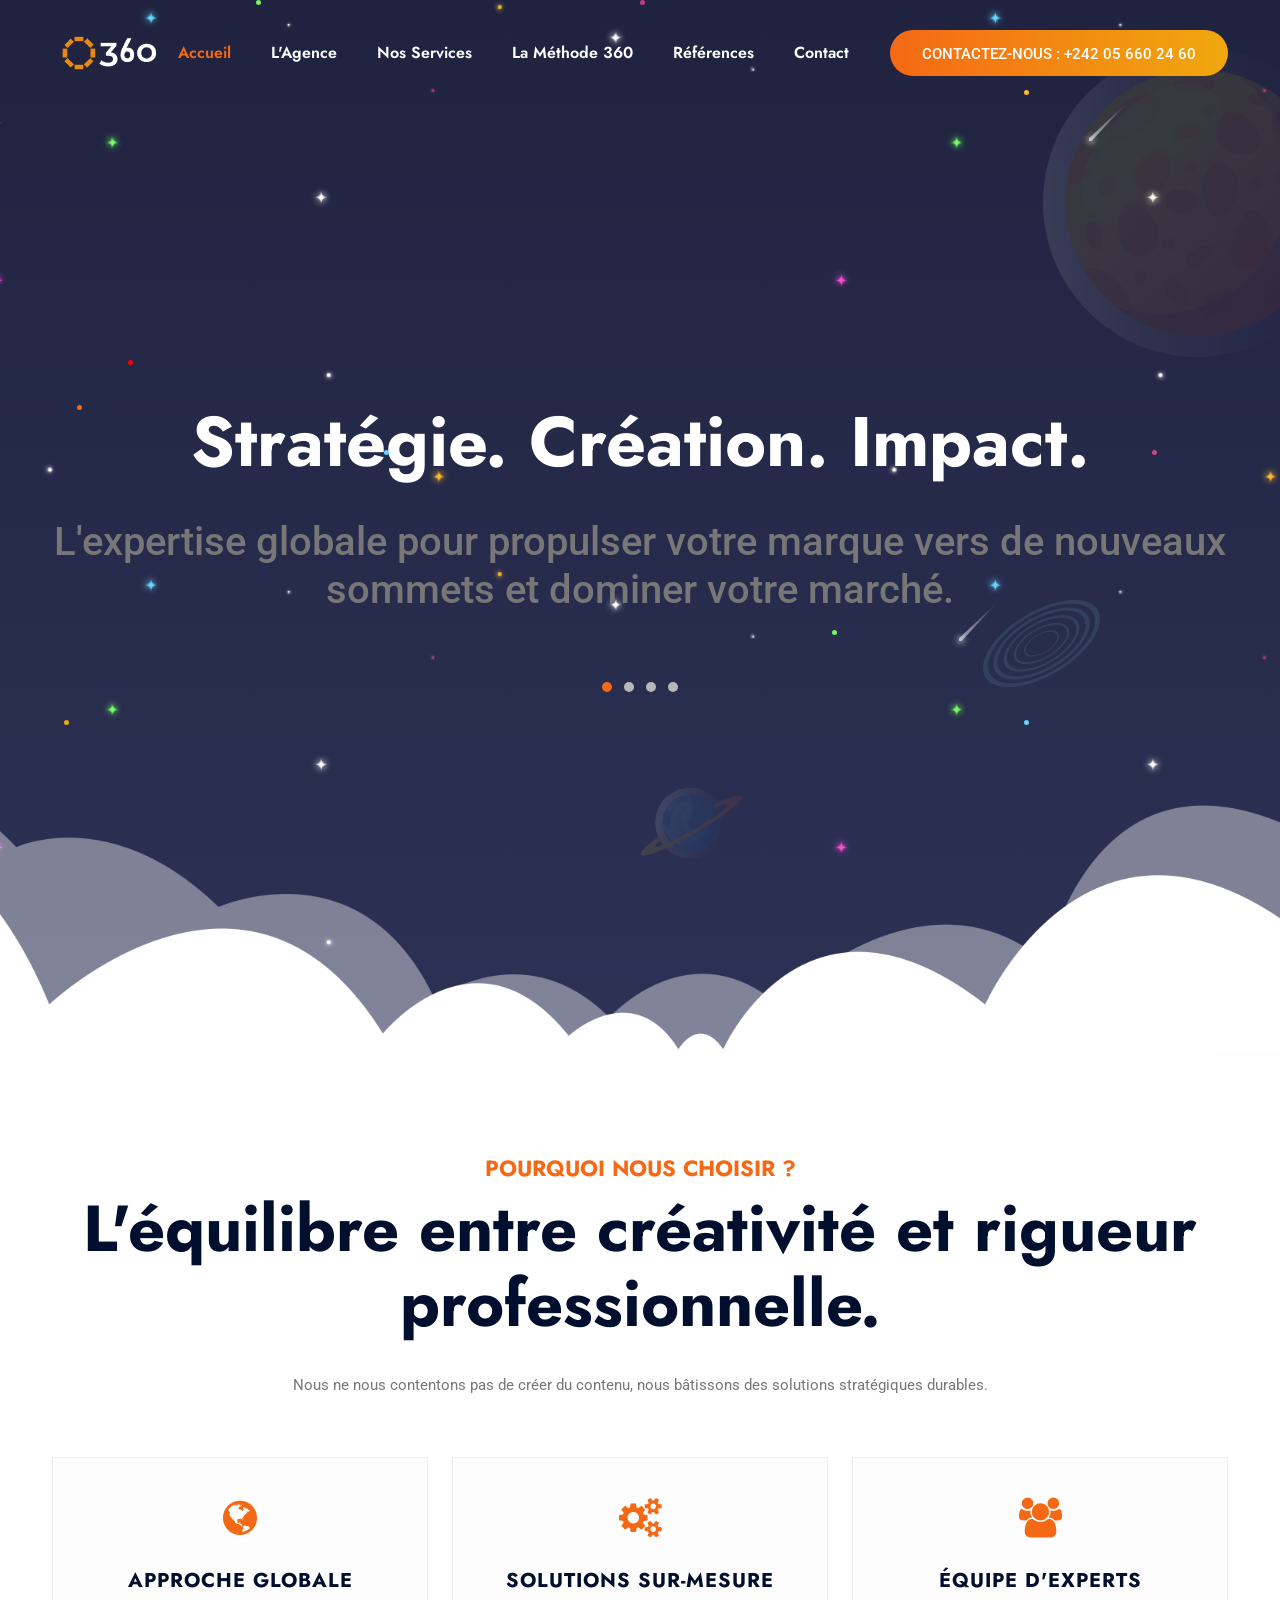
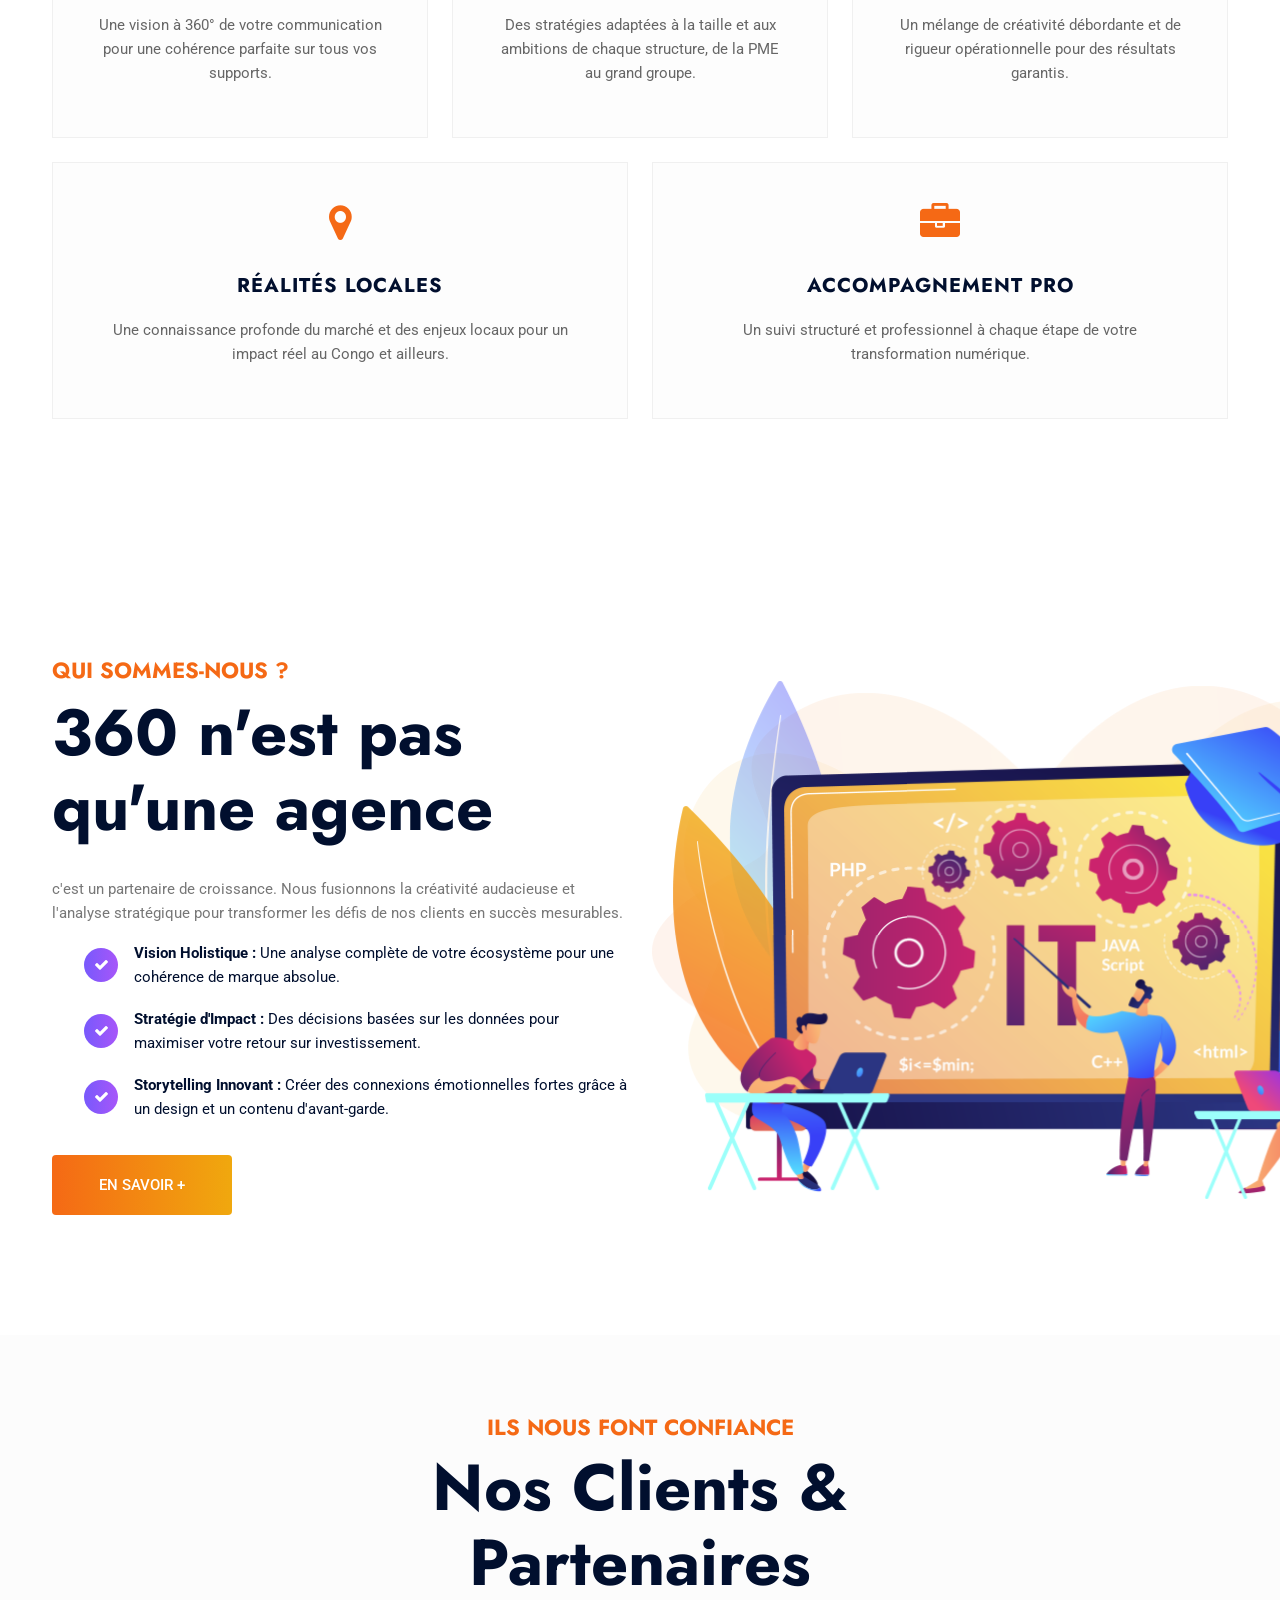
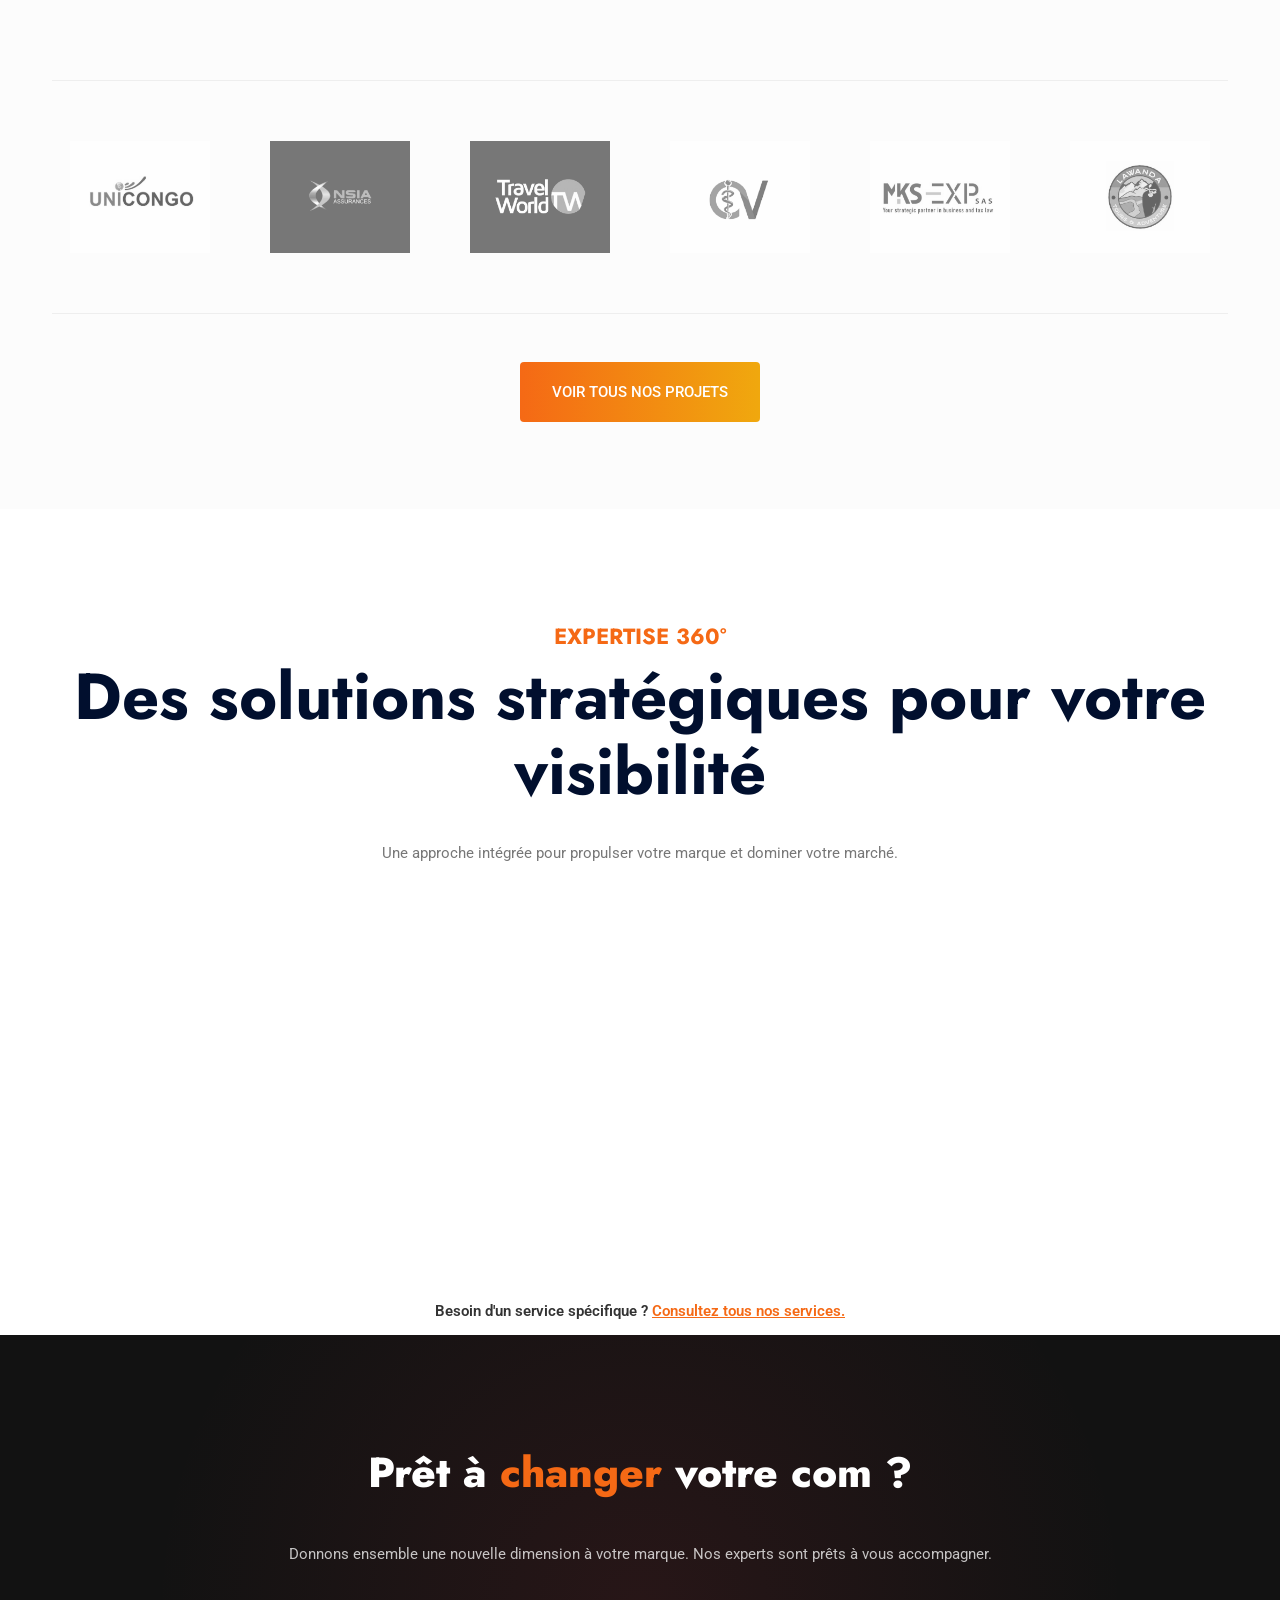
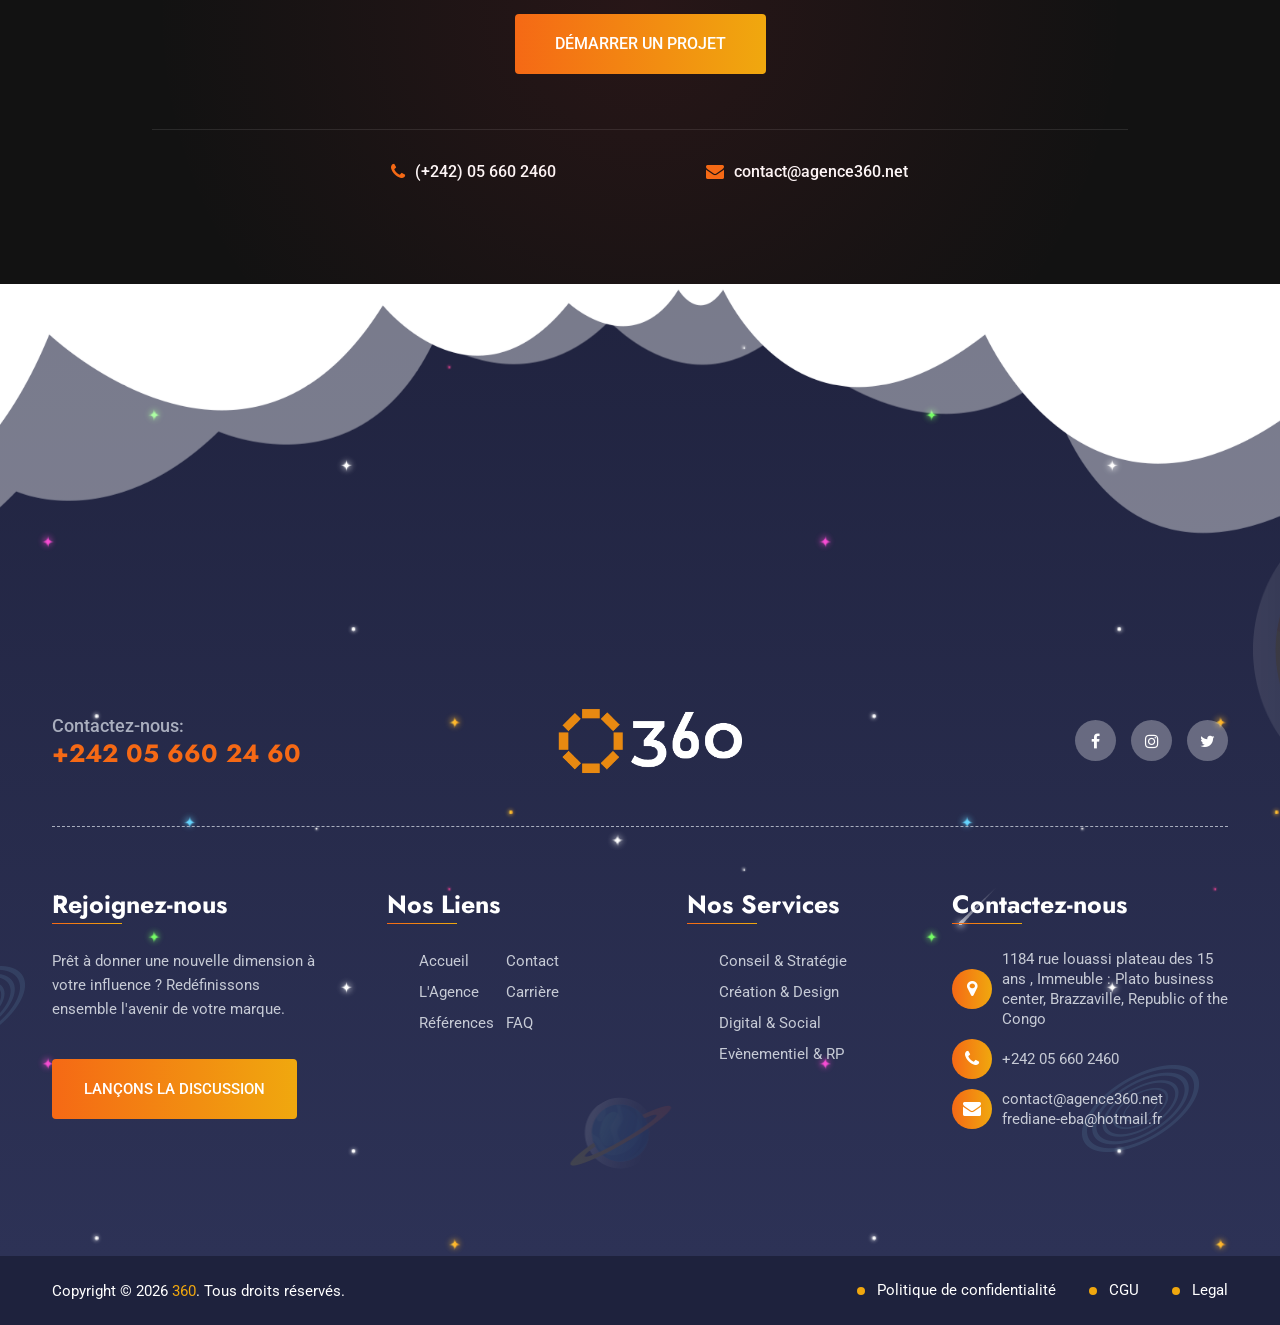
==== index.html @ 3a69fbd5 "v2 du site de l'agence marketing 360" ====
<!DOCTYPE html>
<html lang="fr">
<head>
	<title>360.</title>
	
	<!-- Meta -->
	<meta charset="utf-8">
	<meta http-equiv="X-UA-Compatible" content="IE=edge">
	<meta name="author" content="DexignZone">
	<meta name="robots" content="index, follow">
	<meta name="format-detection" content="telephone=no">

	<meta name="keywords" content="Agence Digitale, Web Design, Agence Créative, Agence Marketing">
	<meta name="description" content="Agence de communication et de conseil. Nous accompagnons les marques et institutions dans la conception et le déploiement de stratégies à fort impact.">

	<meta property="og:title" content="L'agence 360 - Stratégie • Création • Impact">
	<meta property="og:description" content="Nous accompagnons les marques et institutions dans la conception et le déploiement de stratégies à fort impact.">
	<meta property="og:image" content="https://media.licdn.com/dms/image/v2/D4D0BAQHL4XNKWxkHCw/company-logo_200_200/B4DZu3h7.9JsAI-/0/1768310686886/agence_com360_logo?e=1772064000&v=beta&t=PWsi0FVZuC1PQx3TRDQWJN-oozDgCbuh6fNGWcCH6Cc">
	
	<!-- TWITTER META -->
	<meta name="twitter:title" content="L'agence 360 - Stratégie • Création • Impact">
	<meta name="twitter:description" content="Nous accompagnons les marques et institutions dans la conception et le déploiement de stratégies à fort impact.">
	<meta name="twitter:image" content="">
	<meta name="twitter:card" content="summary_large_image">
	
	<!-- MOBILE SPECIFIC -->
	<meta name="viewport" content="width=device-width, initial-scale=1">

	<!-- FavIcon Link -->
	<link rel="icon" href="assets/images/logo-blanc.png" type="image/gif" sizes="16x16">

	<!-- Bootstrap CSS Link -->
	<link rel="stylesheet" type="text/css" href="assets/css/bootstrap.min.css">

	<!-- Google Fonts -->
	<link href="https://fonts.googleapis.com/css2?family=Jost:ital,wght@0,100;0,200;0,300;0,400;0,500;0,600;0,700;0,800;0,900;1,100;1,200;1,300;1,400;1,500;1,600;1,700;1,800;1,900&family=Roboto:ital,wght@0,100;0,300;0,400;0,500;0,700;0,900;1,100;1,300;1,400;1,500;1,700;1,900&display=swap" rel="stylesheet">

	<!-- Font Awesome Icon CSS Link -->
	<link rel="stylesheet" type="text/css" href="assets/css/font-awesome.min.css">

	<!-- Slick Slider CSS Link -->
	<link rel="stylesheet" type="text/css" href="assets/css/slick.css">
	<link rel="stylesheet" type="text/css" href="assets/css/slick-theme.css">

	<!-- Wow Animation CSS Link -->
	<link rel="stylesheet" type="text/css" href="assets/css/animate.css">

	<!-- Themify Icons -->
	<link rel="stylesheet" type="text/css" href="assets/vendor/themify/themify-icons.css">
	
	<!-- Main Style CSS Link -->
	<link rel="stylesheet" type="text/css" href="assets/css/style.css">

</head>
<body>
<div class="main">

	<!-- Loder Start -->
	<div class="loader-box">
		<div class="loader-design">
			<svg class="gegga">
				<defs>
					<filter id="gegga">
						<feGaussianBlur in="SourceGraphic" stdDeviation="7" result="blur" />
						<feColorMatrix in="blur" values="1 0 0 0 0 0 1 0 0 0 0 0 1 0 0 0 0 0 20 -10" result="inreGegga" />
						<feComposite in="SourceGraphic" in2="inreGegga" operator="atop" />
					</filter>
				</defs>
			</svg>
			<svg class="snurra" width="200" height="200" viewBox="0 0 200 200">
				<defs>
					<linearGradient id="linjärGradient">
						<stop class="stopp1" offset="0" />
						<stop class="stopp2" offset="1" />
					</linearGradient>
					<linearGradient y2="160" x2="160" y1="40" x1="40" gradientUnits="userSpaceOnUse" id="gradient" xlink:href="#linjärGradient" />
				</defs>
				<path class="halvan" d="m 164,100 c 0,-35.346224 -28.65378,-64 -64,-64 -35.346224,0 -64,28.653776 -64,64 0,35.34622 28.653776,64 64,64 35.34622,0 64,-26.21502 64,-64 0,-37.784981 -26.92058,-64 -64,-64 -37.079421,0 -65.267479,26.922736 -64,64 1.267479,37.07726 26.703171,65.05317 64,64 37.29683,-1.05317 64,-64 64,-64"
				/>
				<circle class="strecken" cx="100" cy="100" r="64" />
			</svg>
			<svg class="skugga" width="200" height="200" viewBox="0 0 200 200">
				<path class="halvan" d="m 164,100 c 0,-35.346224 -28.65378,-64 -64,-64 -35.346224,0 -64,28.653776 -64,64 0,35.34622 28.653776,64 64,64 35.34622,0 64,-26.21502 64,-64 0,-37.784981 -26.92058,-64 -64,-64 -37.079421,0 -65.267479,26.922736 -64,64 1.267479,37.07726 26.703171,65.05317 64,64 37.29683,-1.05317 64,-64 64,-64"
				/>
				<circle class="strecken" cx="100" cy="100" r="64" />
			</svg>
		</div>
	</div>
	<!-- Loder End -->

	<!-- Header Start -->
	<header class="site-header">
		<div class="container">
			<div class="row align-items-center">
				<div class="col-lg-12">
					<div class="header-box">
						<div class="site-branding">
							<a href="index.html" title="360.">
								<img src="assets/images/logo-footer.png" alt="Logo">
								<img src="assets/images/logo-header-2.png" class="sticky-logo" alt="Logo">
							</a>
						</div>
						<div class="header-menu">
							<nav class="main-navigation">
								<button class="toggle-button">
									<span></span>
									<span></span>
									<span></span>
								</button>
								<ul class="menu">
                        			<li class="active"><a href="index.html">Accueil</a></li>
                        			<li><a href="about-us.html">L'Agence</a></li>
                        			<li><a href="services.html">Nos Services</a></li>
                        			<li><a href="method.html">La Méthode 360</a></li>
                        			<li><a href="portfolio.html">Références</a></li>
                        			<li><a href="contact.html">Contact</a></li>
                    			</ul>
							</nav>
							<div class="black-shadow"></div>
						</div>
						<div class="header-search">
							<a href="javascript:void(0);" class="sec-btn" title="Contactez-nous: +242 05 660 24 60"><span>Contactez-nous<span> : +242 05 660 24 60</span></span></a>
						</div>
					</div>
				</div>
			</div>
		</div>
	</header>
	<!-- Header End -->

	<!-- Banner Start -->
	<section class="main-banner" id="main-banner">
		<div class="banner-animate">
			<span class="stars">
				<img src="assets/images/stars.png" alt="Stars">
			</span>
			<span class="smoke smoke1">
				<img src="assets/images/smoke-img1.png" alt="Smoke">
			</span>
			<span class="smoke smoke2">
				<img src="assets/images/smoke-img2.png" alt="Smoke">
			</span>
			<span class="planet planet1 animate-this">
				<img src="assets/images/planet1.png" alt="Planet">
			</span>
			<span class="planet planet2 animate-this">
				<img src="assets/images/planet2.png" alt="Planet">
			</span>
			<span class="planet planet3 animate-this">
				<img src="assets/images/planet3.png" alt="Planet">
			</span>
			<span class="planet planet4 animate-this">
				<img src="assets/images/planet4.png" alt="Planet">
			</span>
			<span class="planet planet5 animate-this">
				<img src="assets/images/planet4.png" alt="Planet">
			</span>
			<span class="shooting-star shooting-star1">
				<img src="assets/images/shooting-star.png" alt="Shooting Star">
			</span>
			<span class="shooting-star shooting-star2">
				<img src="assets/images/shooting-star.png" alt="Shooting Star">
			</span>
			<span class="shooting-star shooting-star3">
				<img src="assets/images/shooting-star.png" alt="Shooting Star">
			</span>
			<span class="shooting-star shooting-star4">
				<img src="assets/images/shooting-star.png" alt="Shooting Star">
			</span>
			<span class="shooting-star shooting-star5">
				<img src="assets/images/shooting-star.png" alt="Shooting Star">
			</span>
		</div>
		<div class="hero-slider">
        
        <div class="banner-slide">
            <div class="container">
                <!-- <div class="rocket-img active-rocket">
                    <img src="assets/images/roket.png" alt="Rocket">
                </div> -->
                <div class="row justify-content-center">
                    <div>
                        <div class="banner-content">
                            <h1 class="h1-title">Stratégie. Création. Impact.</h1>
                            <div class="banner-form">
                                <h1>L'expertise globale pour propulser votre marque vers de nouveaux sommets et dominer votre marché.</h1>                                
                            </div>
                        </div>
                    </div>
                </div>
            </div>
        </div>

        <div class="banner-slide">
            <div class="container">
                <div class="row justify-content-center">
                    <div>
                        <div class="banner-content">
                            <h1 class="h1-title">La Stratégie.</h1>
                            <div class="banner-form">
                                <h1>C'est comprendre ce qui <strong>compte pour vous</strong>. Nous bâtissons des fondations solides pour votre croissance.</h1>
                            </div>
                        </div>
                    </div>
                </div>
            </div>
        </div>

        <div class="banner-slide">
            <div class="container">
                <div class="row justify-content-center">
                    <div>
                        <div class="banner-content">
                            <h1 class="h1-title">La Création.</h1>
                            <div class="banner-form">
                                <h1>C'est <strong>donner vie</strong> à vos idées. Nous transformons vos concepts en expériences mémorables et percutantes.</h1>
                            </div>
                        </div>
                    </div>
                </div>
            </div>
        </div>

        <div class="banner-slide">
            <div class="container">
                <div class="row justify-content-center">
                    <div>
                        <div class="banner-content">
                            <h1 class="h1-title">L'Impact.</h1>
                            <div class="banner-form">
                                <h1>C'est voir votre message <strong>toucher et changer</strong> les choses. Des résultats concrets pour une influence réelle.</h1>
                            </div>
                        </div>
                    </div>
                </div>
            </div>
        </div>

    </div>
	</section>
	<!-- Banner End -->

	<section class="why-choose-us section-padding" id="why-choose-us">
    <div class="container">
        <div class="row justify-content-center">
            <div>
                <div class="section-title text-center">
                    <span class="sub-title">Pourquoi nous choisir ?</span>
                    <h2 class="h2-title">L'équilibre entre <span>créativité</span> et <span>rigueur</span> professionnelle.</h2>
                    <p>Nous ne nous contentons pas de créer du contenu, nous bâtissons des solutions stratégiques durables.</p>
                </div>
            </div>
        </div>
        
        <div class="row mt-5">
            <div class="col-lg-4 col-md-6 mb-4">
                <div class="why-box wow fadeup-animation" data-wow-delay="0.2s">
                    <div class="why-icon">
                        <i class="fa fa-globe" aria-hidden="true"></i>
                    </div>
                    <h3 class="h3-title">Approche globale</h3>
                    <p>Une vision à 360° de votre communication pour une cohérence parfaite sur tous vos supports.</p>
                </div>
            </div>

            <div class="col-lg-4 col-md-6 mb-4">
                <div class="why-box wow fadeup-animation" data-wow-delay="0.3s">
                    <div class="why-icon">
                        <i class="fa fa-cogs" aria-hidden="true"></i>
                    </div>
                    <h3 class="h3-title">Solutions sur-mesure</h3>
                    <p>Des stratégies adaptées à la taille et aux ambitions de chaque structure, de la PME au grand groupe.</p>
                </div>
            </div>

            <div class="col-lg-4 col-md-6 mb-4">
                <div class="why-box wow fadeup-animation" data-wow-delay="0.4s">
                    <div class="why-icon">
                        <i class="fa fa-users" aria-hidden="true"></i>
                    </div>
                    <h3 class="h3-title">Équipe d'experts</h3>
                    <p>Un mélange de créativité débordante et de rigueur opérationnelle pour des résultats garantis.</p>
                </div>
            </div>

            <div class="col-lg-6 col-md-6 mb-4">
                <div class="why-box wow fadeup-animation" data-wow-delay="0.5s">
                    <div class="why-icon">
                        <i class="fa fa-map-marker" aria-hidden="true"></i>
                    </div>
                    <h3 class="h3-title">Réalités locales</h3>
                    <p>Une connaissance profonde du marché et des enjeux locaux pour un impact réel au Congo et ailleurs.</p>
                </div>
            </div>

            <div class="col-lg-6 col-md-6 mb-4">
                <div class="why-box wow fadeup-animation" data-wow-delay="0.6s">
                    <div class="why-icon">
                        <i class="fa fa-briefcase" aria-hidden="true"></i>
                    </div>
                    <h3 class="h3-title">Accompagnement pro</h3>
                    <p>Un suivi structuré et professionnel à chaque étape de votre transformation numérique.</p>
                </div>
            </div>
        </div>
    </div>
</section>


	<!-- Aboout Us Start -->
	<section class="main-about-us">
		<div class="container">
			<div class="row align-items-center" id="about-us">
				<div class="col-lg-6 order-lg-1 order-2">
					<div class="about-content wow right-animation" data-wow-delay="0.4s">
						<span class="sub-title">QUI SOMMES-NOUS ?</span>
						<h2 class="h2-title">360 n'est pas qu'une agence</h2>
						<p>c'est un partenaire de croissance. Nous fusionnons la créativité audacieuse et l'analyse stratégique pour transformer les défis de nos clients en succès mesurables.</p>
						<ul>
							<li><strong>Vision Holistique :</strong> Une analyse complète de votre écosystème pour une cohérence de marque absolue.</li>
        <li><strong>Stratégie d'Impact :</strong> Des décisions basées sur les données pour maximiser votre retour sur investissement.</li>
        <li><strong>Storytelling Innovant :</strong> Créer des connexions émotionnelles fortes grâce à un design et un contenu d'avant-garde.</li>
						</ul>
						<a href="about-us.html" class="sec-btn lg" title="Read More"><span>En Savoir +</span></a>
					</div>
				</div>
				<div class="col-lg-6 order-lg-2 order-1">
					<div class="about-img wow left-animation" data-wow-delay="0.4s">
						<img src="assets/images/about-img.png" alt="About Us">
					</div>
				</div>
			</div>
		</div>
	</section>
	<!-- Aboout Us End -->

	<!-- Carousselle clients -->

	<section class="references-section section-padding">
    <div class="container">
        <div class="row justify-content-center">
            <div class="col-lg-8">
                <div class="section-title text-center">
                    <span class="sub-title">Ils nous font confiance</span>
                    <h2 class="h2-title">Nos <span>Clients</span> & Partenaires</h2>
                </div>
            </div>
        </div>
        
        <div class="partners-bg mt-5">
            <div class="row partners-slider">
                <div class="col-lg-2">
                    <div class="partners-box">
                        <img src="assets/images/partners-img1.png" alt="Client 1">
                    </div>
                </div>
                <div class="col-lg-2">
                    <div class="partners-box">
                        <img src="assets/images/partners-img2.png" alt="Client 2">
                    </div>
                </div>
                <div class="col-lg-2">
                    <div class="partners-box">
                        <img src="assets/images/partners-img3.png" alt="Client 3">
                    </div>
                </div>
                <div class="col-lg-2">
                    <div class="partners-box">
                        <img src="assets/images/partners-img4.png" alt="Client 4">
                    </div>
                </div>
                <div class="col-lg-2">
                    <div class="partners-box">
                        <img src="assets/images/partners-img5.png" alt="Client 5">
                    </div>
                </div>
                <div class="col-lg-2">
                    <div class="partners-box">
                        <img src="assets/images/partners-img6.png" alt="Client 6">
                    </div>
                </div>
            </div>
        </div>

        <div class="row mt-5">
            <div class="col-12 text-center">
                <a href="references.html" class="sec-btn"><span>Voir tous nos projets</span></a>
            </div>
        </div>
    </div>
</section>

	<!-- Services Start -->
	<section class="main-services section-padding" id="services">
    <div class="container">
        <div class="row justify-content-center">
            <div>
                <div class="section-title text-center">
                    <span class="sub-title">Expertise 360°</span>
                    <h2 class="h2-title">Des solutions <span>stratégiques</span> pour votre visibilité</h2>
                    <p>Une approche intégrée pour propulser votre marque et dominer votre marché.</p>
                </div>
            </div>
        </div>

        <div class="row mt-5">
            <div class="col-lg-3 col-md-6 mb-4">
                <div class="service-card wow fadeup-animation" data-wow-delay="0.2s">
                    <div class="service-card-icon">
                        <img src="assets/images/research.png" alt="Stratégie">
                    </div>
                    <div class="service-card-content">
                        <h3>Conseil & Stratégie</h3>
                        <p>Analyse de marché, positionnement et plans de communication globaux.</p>
                        <a href="services.html#strategie" class="read-more">Découvrir <i class="fa fa-long-arrow-right"></i></a>
                    </div>
                </div>
            </div>

            <div class="col-lg-3 col-md-6 mb-4">
                <div class="service-card wow fadeup-animation" data-wow-delay="0.3s">
                    <div class="service-card-icon">
                        <img src="assets/images/web-design.png" alt="Création">
                    </div>
                    <div class="service-card-content">
                        <h3>Création & Design</h3>
                        <p>Identités visuelles, logos et supports de communication percutants.</p>
                        <a href="services.html#creation" class="read-more">Découvrir <i class="fa fa-long-arrow-right"></i></a>
                    </div>
                </div>
            </div>

            <div class="col-lg-3 col-md-6 mb-4">
                <div class="service-card wow fadeup-animation" data-wow-delay="0.4s">
                    <div class="service-card-icon">
                        <img src="assets/images/web-development.png" alt="Digital">
                    </div>
                    <div class="service-card-content">
                        <h3>Digital & Social</h3>
                        <p>Sites web, réseaux sociaux et publicité en ligne (Ads) haute performance.</p>
                        <a href="services.html#digital" class="read-more">Découvrir <i class="fa fa-long-arrow-right"></i></a>
                    </div>
                </div>
            </div>

            <div class="col-lg-3 col-md-6 mb-4">
                <div class="service-card wow fadeup-animation" data-wow-delay="0.5s">
                    <div class="service-card-icon">
                        <img src="assets/images/seo-marketing.png" alt="Événementiel">
                    </div>
                    <div class="service-card-content">
                        <h3>Événementiel & RP</h3>
                        <p>Lancements, conférences de presse et gestion de relations publiques.</p>
                        <a href="services.html#event" class="read-more">Découvrir <i class="fa fa-long-arrow-right"></i></a>
                    </div>
                </div>
            </div>
        </div>

        <div class="row mt-4">
            <div class="col-12 text-center">
                <p class="service-footer-text">Besoin d'un service spécifique ? <a href="services.html">Consultez tous nos services.</a></p>
            </div>
        </div>
    </div>
</section>
	<!-- Services End -->

	<section class="cta-final-section section-padding">
    <div class="container">
        <div class="row justify-content-center">
            <div class="col-lg-10">
                <div class="cta-box text-center wow zoomIn" data-wow-delay="0.2s">
                    <h2 class="h2-title text-white">Prêt à <span>changer</span> votre com ?</h2>
                    <p class="text-white opacity-75 mt-3 mb-5">Donnons ensemble une nouvelle dimension à votre marque. Nos experts sont prêts à vous accompagner.</p>
                    
                    <div class="cta-actions">
                        <a href="contact.html" class="sec-btn"><span>Démarrer un projet</span></a>
                    </div>

                    <div class="quick-contact mt-5">
                        <div class="row justify-content-center">
                            <div class="col-md-4">
                                <div class="quick-info">
                                    <i class="fa fa-phone"></i>
                                    <span>(+242) 05 660 2460</span>
                                </div>
                            </div>
                            <div class="col-md-4">
                                <div class="quick-info">
                                    <i class="fa fa-envelope"></i>
                                    <span>contact@agence360.net</span>
                                </div>
                            </div>
                        </div>
                    </div>
                </div>
            </div>
        </div>
    </div>
</section>

	<!-- Footer Start -->
	<footer class="site-footer">
		<div class="banner-animate">
			<span class="stars">
				<img src="assets/images/stars.png" alt="Stars">
			</span>
			<span class="smoke smoke1">
				<img src="assets/images/smoke-img1.png" alt="Smoke">
			</span>
			<span class="smoke smoke2">
				<img src="assets/images/smoke-img2.png" alt="Smoke">
			</span>
			<span class="planet planet1">
				<img src="assets/images/planet1.png" alt="Planet">
			</span>
			<span class="planet planet2">
				<img src="assets/images/planet2.png" alt="Planet">
			</span>
			<span class="planet planet3">
				<img src="assets/images/planet3.png" alt="Planet">
			</span>
			<span class="planet planet4">
				<img src="assets/images/planet4.png" alt="Planet">
			</span>
			<span class="planet planet5">
				<img src="assets/images/planet4.png" alt="Planet">
			</span>
			<span class="shooting-star shooting-star1">
				<img src="assets/images/shooting-star.png" alt="Shooting Star">
			</span>
			<span class="shooting-star shooting-star2">
				<img src="assets/images/shooting-star.png" alt="Shooting Star">
			</span>
			<span class="shooting-star shooting-star3">
				<img src="assets/images/shooting-star.png" alt="Shooting Star">
			</span>
			<span class="shooting-star shooting-star4">
				<img src="assets/images/shooting-star.png" alt="Shooting Star">
			</span>
			<span class="shooting-star shooting-star5">
				<img src="assets/images/shooting-star.png" alt="Shooting Star">
			</span>
		</div>
		<div class="container">
			<div class="footer-info">
				<div class="row align-items-center">
					<div class="col-lg-4 order-lg-1 order-2">
						<div class="footer-call">
							<p>Contactez-nous:</p>
							<a href="javascript:void(0);" title="contactez-nous au +242 05 660 24 60">+242 05 660 24 60</a>
						</div>
					</div>
					<div class="col-lg-4 order-lg-2 order-1">
						<div class="footer-logo">
							<a href="index.html" title="L'agence 360">
								<img src="assets/images/logo-footer.png" alt="Logo">
							</a>
						</div>
					</div>
					<div class="col-lg-4 order-lg-3 order-3">
						<div class="social-icon">
							<a href="javascript:void(0);" title="Follow on Facebook"><i class="fa fa-facebook" aria-hidden="true"></i></a>
							<a href="javascript:void(0);" title="Follow on Instagram"><i class="fa fa-instagram" aria-hidden="true"></i></a>
							<a href="javascript:void(0);" title="Follow on Twitter"><i class="fa fa-twitter" aria-hidden="true"></i></a>
						</div>
					</div>
				</div>
			</div>
			<div class="row">
				<div class="col-lg-3 col-md-6 order-lg-1 order-1">
					<div class="footer-about">
						<h3 class="h3-title footer-title">Rejoignez-nous</h3>
						<p>Prêt à donner une nouvelle dimension à votre influence ? Redéfinissons ensemble l'avenir de votre marque.</p>
						<a href="contact.html" class="sec-btn" title="Join Us Now"><span>Lançons la discussion</span></a>
					</div>
				</div>
				<div class="col-lg-3 col-md-6 order-lg-2 order-3">
					<div class="our-links">
						<h3 class="h3-title footer-title">Nos Liens</h3>
						<ul>
							<li><a href="index.html" title="accueil">Accueil</a></li>
							<li><a href="about-us.html" title="About Us">L'Agence</a></li>
							<li><a href="portfolio.html" title="Portfolio">Références</a></li>
							<li><a href="contact.html" title="nos contacts">Contact</a></li>
							<li><a href="team.html" title="Team">Carrière</a></li>
							<li><a href="faq.html" title="FAQ">FAQ</a></li>
						</ul>
					</div>
				</div>
				<div class="col-lg-3 col-md-6 order-lg-3 order-3">
					<div class="footer-service">
						<h3 class="h3-title footer-title">Nos Services</h3>
						<ul>
							<li><a href="services.html" title="Site web">Conseil & Stratégie</a></li>
							<li><a href="services.html" title="Design graphic">Création & Design</a></li>
							<li><a href="services.html" title="SEO Marketing">Digital & Social</a></li>
							<li><a href="services.html" title="Research & Idea">Evènementiel & RP</a></li>
						</ul>
					</div>
				</div>
				<div class="col-lg-3 col-md-6 order-lg-4 order-2">
					<div class="footer-contact">
						<h3 class="h3-title footer-title">Contactez-nous</h3>
						<div class="footer-contact-link">
							<span class="icon"><i class="fa fa-map-marker" aria-hidden="true"></i></span>
							<a href="javascript:void(0);" title="1247/Plot No. 39, 15th Phase, Colony, Kukatpally, Hyderabad">1184 rue louassi plateau des 15 ans , Immeuble : Plato business center, Brazzaville, Republic of the Congo</a>
						</div>
						<div class="footer-contact-link">
							<span class="icon"><i class="fa fa-phone" aria-hidden="true"></i></span>
							<a href="javascript:void(0);" title="Contactez-nous au +242 05 660 2460">+242 05 660 2460</a>
						</div>
						<div class="footer-contact-link">
							<span class="icon"><i class="fa fa-envelope" aria-hidden="true"></i></span>
							<a href="javascript:void(0);" title="Mail on info@gmail.com">contact@agence360.net</a>
							<a href="javascript:void(0);" title="Mail on services@gmail.com">frediane-eba@hotmail.fr</a>
						</div>
					</div>
				</div>
			</div>
		</div>
	</footer>
	<div class="footer-last">
		<div class="container">
			<div class="row align-items-center">
				<div class="col-lg-6">
					<div class="copy-right">
						<p>Copyright © <span class="current-year">2026</span> <a href="https://www.linkedin.com/posts/agence-com360_a360-agencedecommunication-strategiedigitale-activity-7422594515502518272-Lt2O?utm_source=social_share_send&utm_medium=member_desktop_web&rcm=ACoAACjP2EwB3gpCy-ogecm-4ahAhUHr0BiEqcI" target="_blank">360</a>. Tous droits réservés.</p>
					</div>
				</div>
				<div class="col-lg-6">
					<div class="footer-last-link">
						<ul>
							<li><a href="javascript:void(0);" title="Privacy Policy">Politique de confidentialité</a></li>
							<li><a href="javascript:void(0);" title="Terms Of Service">CGU</a></li>
							<li><a href="javascript:void(0);" title="Legal">Legal</a></li>
						</ul>
					</div>
				</div>
			</div>
		</div>
	</div>
	<!-- Footer End -->
	
	

	<!-- Scroll To Top Start -->
	<a href="#main-banner" class="scroll-top" id="scroll-to-top">
		<i class="fa fa-long-arrow-up" aria-hidden="true"></i>
	</a>
	<!-- Scroll To Top End-->

	<!-- Bubbles Animation Start -->
	<div class="bubbles_wrap">
		<div class="bubble x1"></div>
		<div class="bubble x2"></div>
		<div class="bubble x3"></div>
		<div class="bubble x4"></div>
		<div class="bubble x5"></div>
		<div class="bubble x6"></div>
		<div class="bubble x7"></div>
		<div class="bubble x8"></div>
		<div class="bubble x9"></div>
		<div class="bubble x10"></div>
	</div>
	<!-- Bubbles Animation End-->
</div>


<!-- Jquery JS Link -->
<script src="assets/js/jquery.min.js"></script>

<!-- Banner Moving Js Link -->
<script src="assets/js/bg-moving.js"></script>

<!-- Bootstrap JS Link -->
<script src="assets/js/bootstrap.min.js"></script>
<script src="assets/js/popper.min.js"></script>

<!-- Slick Slider JS Link -->
<script src="assets/js/slick.min.js"></script>	

<!-- Portfolio Tabbing JS Link -->
<script src="assets/js/jquery.mixitup.min.js"></script>	

<!-- Wow Animation JS Link -->
<script src="assets/js/wow.min.js"></script>

<!-- Custom JS Link -->
<script src="assets/js/dz.ajax.js"></script><!-- AJAX -->
<script src="assets/js/custom.js"></script>

</body>
</html>
---- assets/vendor/themify/themify-icons.css ----
@font-face {
	font-family: 'themify';
	src:url('fonts/themify.eot?-fvbane');
	src:url('fonts/themify.eot?#iefix-fvbane') format('embedded-opentype'),
		url('fonts/themify.woff?-fvbane') format('woff'),
		url('fonts/themify.ttf?-fvbane') format('truetype'),
		url('fonts/themify.svg?-fvbane#themify') format('svg');
	font-weight: normal;
	font-style: normal;
}

[class^="ti-"], [class*=" ti-"] {
	font-family: 'themify';
	speak: none;
	font-style: normal;
	font-weight: normal;
	font-variant: normal;
	text-transform: none;
	line-height: 1;

	/* Better Font Rendering =========== */
	-webkit-font-smoothing: antialiased;
	-moz-osx-font-smoothing: grayscale;
}

.ti-wand:before {
	content: "\e600";
}
.ti-volume:before {
	content: "\e601";
}
.ti-user:before {
	content: "\e602";
}
.ti-unlock:before {
	content: "\e603";
}
.ti-unlink:before {
	content: "\e604";
}
.ti-trash:before {
	content: "\e605";
}
.ti-thought:before {
	content: "\e606";
}
.ti-target:before {
	content: "\e607";
}
.ti-tag:before {
	content: "\e608";
}
.ti-tablet:before {
	content: "\e609";
}
.ti-star:before {
	content: "\e60a";
}
.ti-spray:before {
	content: "\e60b";
}
.ti-signal:before {
	content: "\e60c";
}
.ti-shopping-cart:before {
	content: "\e60d";
}
.ti-shopping-cart-full:before {
	content: "\e60e";
}
.ti-settings:before {
	content: "\e60f";
}
.ti-search:before {
	content: "\e610";
}
.ti-zoom-in:before {
	content: "\e611";
}
.ti-zoom-out:before {
	content: "\e612";
}
.ti-cut:before {
	content: "\e613";
}
.ti-ruler:before {
	content: "\e614";
}
.ti-ruler-pencil:before {
	content: "\e615";
}
.ti-ruler-alt:before {
	content: "\e616";
}
.ti-bookmark:before {
	content: "\e617";
}
.ti-bookmark-alt:before {
	content: "\e618";
}
.ti-reload:before {
	content: "\e619";
}
.ti-plus:before {
	content: "\e61a";
}
.ti-pin:before {
	content: "\e61b";
}
.ti-pencil:before {
	content: "\e61c";
}
.ti-pencil-alt:before {
	content: "\e61d";
}
.ti-paint-roller:before {
	content: "\e61e";
}
.ti-paint-bucket:before {
	content: "\e61f";
}
.ti-na:before {
	content: "\e620";
}
.ti-mobile:before {
	content: "\e621";
}
.ti-minus:before {
	content: "\e622";
}
.ti-medall:before {
	content: "\e623";
}
.ti-medall-alt:before {
	content: "\e624";
}
.ti-marker:before {
	content: "\e625";
}
.ti-marker-alt:before {
	content: "\e626";
}
.ti-arrow-up:before {
	content: "\e627";
}
.ti-arrow-right:before {
	content: "\e628";
}
.ti-arrow-left:before {
	content: "\e629";
}
.ti-arrow-down:before {
	content: "\e62a";
}
.ti-lock:before {
	content: "\e62b";
}
.ti-location-arrow:before {
	content: "\e62c";
}
.ti-link:before {
	content: "\e62d";
}
.ti-layout:before {
	content: "\e62e";
}
.ti-layers:before {
	content: "\e62f";
}
.ti-layers-alt:before {
	content: "\e630";
}
.ti-key:before {
	content: "\e631";
}
.ti-import:before {
	content: "\e632";
}
.ti-image:before {
	content: "\e633";
}
.ti-heart:before {
	content: "\e634";
}
.ti-heart-broken:before {
	content: "\e635";
}
.ti-hand-stop:before {
	content: "\e636";
}
.ti-hand-open:before {
	content: "\e637";
}
.ti-hand-drag:before {
	content: "\e638";
}
.ti-folder:before {
	content: "\e639";
}
.ti-flag:before {
	content: "\e63a";
}
.ti-flag-alt:before {
	content: "\e63b";
}
.ti-flag-alt-2:before {
	content: "\e63c";
}
.ti-eye:before {
	content: "\e63d";
}
.ti-export:before {
	content: "\e63e";
}
.ti-exchange-vertical:before {
	content: "\e63f";
}
.ti-desktop:before {
	content: "\e640";
}
.ti-cup:before {
	content: "\e641";
}
.ti-crown:before {
	content: "\e642";
}
.ti-comments:before {
	content: "\e643";
}
.ti-comment:before {
	content: "\e644";
}
.ti-comment-alt:before {
	content: "\e645";
}
.ti-close:before {
	content: "\e646";
}
.ti-clip:before {
	content: "\e647";
}
.ti-angle-up:before {
	content: "\e648";
}
.ti-angle-right:before {
	content: "\e649";
}
.ti-angle-left:before {
	content: "\e64a";
}
.ti-angle-down:before {
	content: "\e64b";
}
.ti-check:before {
	content: "\e64c";
}
.ti-check-box:before {
	content: "\e64d";
}
.ti-camera:before {
	content: "\e64e";
}
.ti-announcement:before {
	content: "\e64f";
}
.ti-brush:before {
	content: "\e650";
}
.ti-briefcase:before {
	content: "\e651";
}
.ti-bolt:before {
	content: "\e652";
}
.ti-bolt-alt:before {
	content: "\e653";
}
.ti-blackboard:before {
	content: "\e654";
}
.ti-bag:before {
	content: "\e655";
}
.ti-move:before {
	content: "\e656";
}
.ti-arrows-vertical:before {
	content: "\e657";
}
.ti-arrows-horizontal:before {
	content: "\e658";
}
.ti-fullscreen:before {
	content: "\e659";
}
.ti-arrow-top-right:before {
	content: "\e65a";
}
.ti-arrow-top-left:before {
	content: "\e65b";
}
.ti-arrow-circle-up:before {
	content: "\e65c";
}
.ti-arrow-circle-right:before {
	content: "\e65d";
}
.ti-arrow-circle-left:before {
	content: "\e65e";
}
.ti-arrow-circle-down:before {
	content: "\e65f";
}
.ti-angle-double-up:before {
	content: "\e660";
}
.ti-angle-double-right:before {
	content: "\e661";
}
.ti-angle-double-left:before {
	content: "\e662";
}
.ti-angle-double-down:before {
	content: "\e663";
}
.ti-zip:before {
	content: "\e664";
}
.ti-world:before {
	content: "\e665";
}
.ti-wheelchair:before {
	content: "\e666";
}
.ti-view-list:before {
	content: "\e667";
}
.ti-view-list-alt:before {
	content: "\e668";
}
.ti-view-grid:before {
	content: "\e669";
}
.ti-uppercase:before {
	content: "\e66a";
}
.ti-upload:before {
	content: "\e66b";
}
.ti-underline:before {
	content: "\e66c";
}
.ti-truck:before {
	content: "\e66d";
}
.ti-timer:before {
	content: "\e66e";
}
.ti-ticket:before {
	content: "\e66f";
}
.ti-thumb-up:before {
	content: "\e670";
}
.ti-thumb-down:before {
	content: "\e671";
}
.ti-text:before {
	content: "\e672";
}
.ti-stats-up:before {
	content: "\e673";
}
.ti-stats-down:before {
	content: "\e674";
}
.ti-split-v:before {
	content: "\e675";
}
.ti-split-h:before {
	content: "\e676";
}
.ti-smallcap:before {
	content: "\e677";
}
.ti-shine:before {
	content: "\e678";
}
.ti-shift-right:before {
	content: "\e679";
}
.ti-shift-left:before {
	content: "\e67a";
}
.ti-shield:before {
	content: "\e67b";
}
.ti-notepad:before {
	content: "\e67c";
}
.ti-server:before {
	content: "\e67d";
}
.ti-quote-right:before {
	content: "\e67e";
}
.ti-quote-left:before {
	content: "\e67f";
}
.ti-pulse:before {
	content: "\e680";
}
.ti-printer:before {
	content: "\e681";
}
.ti-power-off:before {
	content: "\e682";
}
.ti-plug:before {
	content: "\e683";
}
.ti-pie-chart:before {
	content: "\e684";
}
.ti-paragraph:before {
	content: "\e685";
}
.ti-panel:before {
	content: "\e686";
}
.ti-package:before {
	content: "\e687";
}
.ti-music:before {
	content: "\e688";
}
.ti-music-alt:before {
	content: "\e689";
}
.ti-mouse:before {
	content: "\e68a";
}
.ti-mouse-alt:before {
	content: "\e68b";
}
.ti-money:before {
	content: "\e68c";
}
.ti-microphone:before {
	content: "\e68d";
}
.ti-menu:before {
	content: "\e68e";
}
.ti-menu-alt:before {
	content: "\e68f";
}
.ti-map:before {
	content: "\e690";
}
.ti-map-alt:before {
	content: "\e691";
}
.ti-loop:before {
	content: "\e692";
}
.ti-location-pin:before {
	content: "\e693";
}
.ti-list:before {
	content: "\e694";
}
.ti-light-bulb:before {
	content: "\e695";
}
.ti-Italic:before {
	content: "\e696";
}
.ti-info:before {
	content: "\e697";
}
.ti-infinite:before {
	content: "\e698";
}
.ti-id-badge:before {
	content: "\e699";
}
.ti-hummer:before {
	content: "\e69a";
}
.ti-home:before {
	content: "\e69b";
}
.ti-help:before {
	content: "\e69c";
}
.ti-headphone:before {
	content: "\e69d";
}
.ti-harddrives:before {
	content: "\e69e";
}
.ti-harddrive:before {
	content: "\e69f";
}
.ti-gift:before {
	content: "\e6a0";
}
.ti-game:before {
	content: "\e6a1";
}
.ti-filter:before {
	content: "\e6a2";
}
.ti-files:before {
	content: "\e6a3";
}
.ti-file:before {
	content: "\e6a4";
}
.ti-eraser:before {
	content: "\e6a5";
}
.ti-envelope:before {
	content: "\e6a6";
}
.ti-download:before {
	content: "\e6a7";
}
.ti-direction:before {
	content: "\e6a8";
}
.ti-direction-alt:before {
	content: "\e6a9";
}
.ti-dashboard:before {
	content: "\e6aa";
}
.ti-control-stop:before {
	content: "\e6ab";
}
.ti-control-shuffle:before {
	content: "\e6ac";
}
.ti-control-play:before {
	content: "\e6ad";
}
.ti-control-pause:before {
	content: "\e6ae";
}
.ti-control-forward:before {
	content: "\e6af";
}
.ti-control-backward:before {
	content: "\e6b0";
}
.ti-cloud:before {
	content: "\e6b1";
}
.ti-cloud-up:before {
	content: "\e6b2";
}
.ti-cloud-down:before {
	content: "\e6b3";
}
.ti-clipboard:before {
	content: "\e6b4";
}
.ti-car:before {
	content: "\e6b5";
}
.ti-calendar:before {
	content: "\e6b6";
}
.ti-book:before {
	content: "\e6b7";
}
.ti-bell:before {
	content: "\e6b8";
}
.ti-basketball:before {
	content: "\e6b9";
}
.ti-bar-chart:before {
	content: "\e6ba";
}
.ti-bar-chart-alt:before {
	content: "\e6bb";
}
.ti-back-right:before {
	content: "\e6bc";
}
.ti-back-left:before {
	content: "\e6bd";
}
.ti-arrows-corner:before {
	content: "\e6be";
}
.ti-archive:before {
	content: "\e6bf";
}
.ti-anchor:before {
	content: "\e6c0";
}
.ti-align-right:before {
	content: "\e6c1";
}
.ti-align-left:before {
	content: "\e6c2";
}
.ti-align-justify:before {
	content: "\e6c3";
}
.ti-align-center:before {
	content: "\e6c4";
}
.ti-alert:before {
	content: "\e6c5";
}
.ti-alarm-clock:before {
	content: "\e6c6";
}
.ti-agenda:before {
	content: "\e6c7";
}
.ti-write:before {
	content: "\e6c8";
}
.ti-window:before {
	content: "\e6c9";
}
.ti-widgetized:before {
	content: "\e6ca";
}
.ti-widget:before {
	content: "\e6cb";
}
.ti-widget-alt:before {
	content: "\e6cc";
}
.ti-wallet:before {
	content: "\e6cd";
}
.ti-video-clapper:before {
	content: "\e6ce";
}
.ti-video-camera:before {
	content: "\e6cf";
}
.ti-vector:before {
	content: "\e6d0";
}
.ti-themify-logo:before {
	content: "\e6d1";
}
.ti-themify-favicon:before {
	content: "\e6d2";
}
.ti-themify-favicon-alt:before {
	content: "\e6d3";
}
.ti-support:before {
	content: "\e6d4";
}
.ti-stamp:before {
	content: "\e6d5";
}
.ti-split-v-alt:before {
	content: "\e6d6";
}
.ti-slice:before {
	content: "\e6d7";
}
.ti-shortcode:before {
	content: "\e6d8";
}
.ti-shift-right-alt:before {
	content: "\e6d9";
}
.ti-shift-left-alt:before {
	content: "\e6da";
}
.ti-ruler-alt-2:before {
	content: "\e6db";
}
.ti-receipt:before {
	content: "\e6dc";
}
.ti-pin2:before {
	content: "\e6dd";
}
.ti-pin-alt:before {
	content: "\e6de";
}
.ti-pencil-alt2:before {
	content: "\e6df";
}
.ti-palette:before {
	content: "\e6e0";
}
.ti-more:before {
	content: "\e6e1";
}
.ti-more-alt:before {
	content: "\e6e2";
}
.ti-microphone-alt:before {
	content: "\e6e3";
}
.ti-magnet:before {
	content: "\e6e4";
}
.ti-line-double:before {
	content: "\e6e5";
}
.ti-line-dotted:before {
	content: "\e6e6";
}
.ti-line-dashed:before {
	content: "\e6e7";
}
.ti-layout-width-full:before {
	content: "\e6e8";
}
.ti-layout-width-default:before {
	content: "\e6e9";
}
.ti-layout-width-default-alt:before {
	content: "\e6ea";
}
.ti-layout-tab:before {
	content: "\e6eb";
}
.ti-layout-tab-window:before {
	content: "\e6ec";
}
.ti-layout-tab-v:before {
	content: "\e6ed";
}
.ti-layout-tab-min:before {
	content: "\e6ee";
}
.ti-layout-slider:before {
	content: "\e6ef";
}
.ti-layout-slider-alt:before {
	content: "\e6f0";
}
.ti-layout-sidebar-right:before {
	content: "\e6f1";
}
.ti-layout-sidebar-none:before {
	content: "\e6f2";
}
.ti-layout-sidebar-left:before {
	content: "\e6f3";
}
.ti-layout-placeholder:before {
	content: "\e6f4";
}
.ti-layout-menu:before {
	content: "\e6f5";
}
.ti-layout-menu-v:before {
	content: "\e6f6";
}
.ti-layout-menu-separated:before {
	content: "\e6f7";
}
.ti-layout-menu-full:before {
	content: "\e6f8";
}
.ti-layout-media-right-alt:before {
	content: "\e6f9";
}
.ti-layout-media-right:before {
	content: "\e6fa";
}
.ti-layout-media-overlay:before {
	content: "\e6fb";
}
.ti-layout-media-overlay-alt:before {
	content: "\e6fc";
}
.ti-layout-media-overlay-alt-2:before {
	content: "\e6fd";
}
.ti-layout-media-left-alt:before {
	content: "\e6fe";
}
.ti-layout-media-left:before {
	content: "\e6ff";
}
.ti-layout-media-center-alt:before {
	content: "\e700";
}
.ti-layout-media-center:before {
	content: "\e701";
}
.ti-layout-list-thumb:before {
	content: "\e702";
}
.ti-layout-list-thumb-alt:before {
	content: "\e703";
}
.ti-layout-list-post:before {
	content: "\e704";
}
.ti-layout-list-large-image:before {
	content: "\e705";
}
.ti-layout-line-solid:before {
	content: "\e706";
}
.ti-layout-grid4:before {
	content: "\e707";
}
.ti-layout-grid3:before {
	content: "\e708";
}
.ti-layout-grid2:before {
	content: "\e709";
}
.ti-layout-grid2-thumb:before {
	content: "\e70a";
}
.ti-layout-cta-right:before {
	content: "\e70b";
}
.ti-layout-cta-left:before {
	content: "\e70c";
}
.ti-layout-cta-center:before {
	content: "\e70d";
}
.ti-layout-cta-btn-right:before {
	content: "\e70e";
}
.ti-layout-cta-btn-left:before {
	content: "\e70f";
}
.ti-layout-column4:before {
	content: "\e710";
}
.ti-layout-column3:before {
	content: "\e711";
}
.ti-layout-column2:before {
	content: "\e712";
}
.ti-layout-accordion-separated:before {
	content: "\e713";
}
.ti-layout-accordion-merged:before {
	content: "\e714";
}
.ti-layout-accordion-list:before {
	content: "\e715";
}
.ti-ink-pen:before {
	content: "\e716";
}
.ti-info-alt:before {
	content: "\e717";
}
.ti-help-alt:before {
	content: "\e718";
}
.ti-headphone-alt:before {
	content: "\e719";
}
.ti-hand-point-up:before {
	content: "\e71a";
}
.ti-hand-point-right:before {
	content: "\e71b";
}
.ti-hand-point-left:before {
	content: "\e71c";
}
.ti-hand-point-down:before {
	content: "\e71d";
}
.ti-gallery:before {
	content: "\e71e";
}
.ti-face-smile:before {
	content: "\e71f";
}
.ti-face-sad:before {
	content: "\e720";
}
.ti-credit-card:before {
	content: "\e721";
}
.ti-control-skip-forward:before {
	content: "\e722";
}
.ti-control-skip-backward:before {
	content: "\e723";
}
.ti-control-record:before {
	content: "\e724";
}
.ti-control-eject:before {
	content: "\e725";
}
.ti-comments-smiley:before {
	content: "\e726";
}
.ti-brush-alt:before {
	content: "\e727";
}
.ti-youtube:before {
	content: "\e728";
}
.ti-vimeo:before {
	content: "\e729";
}
.ti-twitter:before {
	content: "\e72a";
}
.ti-time:before {
	content: "\e72b";
}
.ti-tumblr:before {
	content: "\e72c";
}
.ti-skype:before {
	content: "\e72d";
}
.ti-share:before {
	content: "\e72e";
}
.ti-share-alt:before {
	content: "\e72f";
}
.ti-rocket:before {
	content: "\e730";
}
.ti-pinterest:before {
	content: "\e731";
}
.ti-new-window:before {
	content: "\e732";
}
.ti-microsoft:before {
	content: "\e733";
}
.ti-list-ol:before {
	content: "\e734";
}
.ti-linkedin:before {
	content: "\e735";
}
.ti-layout-sidebar-2:before {
	content: "\e736";
}
.ti-layout-grid4-alt:before {
	content: "\e737";
}
.ti-layout-grid3-alt:before {
	content: "\e738";
}
.ti-layout-grid2-alt:before {
	content: "\e739";
}
.ti-layout-column4-alt:before {
	content: "\e73a";
}
.ti-layout-column3-alt:before {
	content: "\e73b";
}
.ti-layout-column2-alt:before {
	content: "\e73c";
}
.ti-instagram:before {
	content: "\e73d";
}
.ti-google:before {
	content: "\e73e";
}
.ti-github:before {
	content: "\e73f";
}
.ti-flickr:before {
	content: "\e740";
}
.ti-facebook:before {
	content: "\e741";
}
.ti-dropbox:before {
	content: "\e742";
}
.ti-dribbble:before {
	content: "\e743";
}
.ti-apple:before {
	content: "\e744";
}
.ti-android:before {
	content: "\e745";
}
.ti-save:before {
	content: "\e746";
}
.ti-save-alt:before {
	content: "\e747";
}
.ti-yahoo:before {
	content: "\e748";
}
.ti-wordpress:before {
	content: "\e749";
}
.ti-vimeo-alt:before {
	content: "\e74a";
}
.ti-twitter-alt:before {
	content: "\e74b";
}
.ti-tumblr-alt:before {
	content: "\e74c";
}
.ti-trello:before {
	content: "\e74d";
}
.ti-stack-overflow:before {
	content: "\e74e";
}
.ti-soundcloud:before {
	content: "\e74f";
}
.ti-sharethis:before {
	content: "\e750";
}
.ti-sharethis-alt:before {
	content: "\e751";
}
.ti-reddit:before {
	content: "\e752";
}
.ti-pinterest-alt:before {
	content: "\e753";
}
.ti-microsoft-alt:before {
	content: "\e754";
}
.ti-linux:before {
	content: "\e755";
}
.ti-jsfiddle:before {
	content: "\e756";
}
.ti-joomla:before {
	content: "\e757";
}
.ti-html5:before {
	content: "\e758";
}
.ti-flickr-alt:before {
	content: "\e759";
}
.ti-email:before {
	content: "\e75a";
}
.ti-drupal:before {
	content: "\e75b";
}
.ti-dropbox-alt:before {
	content: "\e75c";
}
.ti-css3:before {
	content: "\e75d";
}
.ti-rss:before {
	content: "\e75e";
}
.ti-rss-alt:before {
	content: "\e75f";
}
---- assets/css/style.css ----
/*==========

Template Name: Shivaa

==========*/


/*==========
----- CSS INDEX -----
1.Fonts CSS
2.Common CSS
3.Loader CSS
4.Header CSS
5.Banner CSS
6.Partners CSS
7.Features CSS
8.About Us CSS
9.More With Us CSS
10.Services CSS
11.Pricing Plan CSS
12.Portfolio CSS
13.Testimonial CSS
14.Get In Touch CSS
15.Our Blog CSS
16.Footer CSS
17.Scroll To Top CSS
18.Bubbles Animation CSS
19.About Us Page CSS
20.Services Page CSS
21.Pricing Page CSS
22.Portfolio Page CSS
23.Portfolio Details Page CSS
24.Contact Page CSS
25.Team Page CSS
26.FAQ Page CSS
27.Blog List Page CSS
28.Blog Detail Page CSS
29.Responsive CSS
30.Light Gallery
==========*/

/*==========Fonts CSS Start==========*/
@font-face {
    font-family: 'FontAwesome';
    src: url('../fonts/fontawesome-webfont.eot?v=4.3.0');
    src: url('../fonts/fontawesome-webfont.eot?#iefix&v=4.3.0') format('embedded-opentype'), 
    url('../fonts/fontawesome-webfont.woff2?v=4.3.0') format('woff2'), 
    url('../fonts/fontawesome-webfont.woff?v=4.3.0') format('woff'), 
    url('../fonts/fontawesome-webfont.ttf?v=4.3.0') format('truetype'), 
    url('../fonts/fontawesome-webfont.svg?v=4.3.0#fontawesomeregular') format('svg');
    font-weight: normal;
    font-style: normal;
    font-display: swap;
}
/*==========Fonts CSS End==========*/


/*==========Common CSS Start==========*/
* {
    margin: 0;
    padding: 0;
}
::selection {
    background-color: #f56915;
    color: white;
}
body {
    font-family: 'Roboto', sans-serif;
    overflow-x: hidden !important;
    font-size: 15px;
    line-height: 24px;
    color: #777777;
}

.main {
    width: 100%;
    overflow-x: clip !important;
}

a,
a:hover,
a:focus {
    text-decoration: none;
    outline: none;
}

input,
input:focus,
input:hover,
button,
button:hover,
button:focus {
    outline: none;
}

img {
    width: auto;
    max-width: 100%;
}

p {
    font-size: 15px;
    line-height: 24px;
    color: #777777;
    font-weight: normal;
    margin-bottom: 12px;
}

.h1-title {
    font-size: 70px;
    line-height: 80px;
    color: #ffffff;
    font-weight: bold;
    font-family: 'Jost', sans-serif;
    margin-bottom: 36px;
}

.h1-title span {
    display: block;
}

.sub-title {
    display: block;
    font-size: 22px;
    line-height: 25px;
    color: #f56915;
    font-weight: bold;
    font-family: 'Jost', sans-serif;
    text-transform: uppercase;
    position: relative;
    margin-bottom: 12px;
}

.h2-title {
    font-size: 65px;
    line-height: 75px;
    font-weight: bold;
    color: #010f2e;
    font-family: 'Jost', sans-serif;
    margin-bottom: 32px;
    position: relative;
}

.h3-title {
    font-size: 25px;
    line-height: 35px;
    color: #010f2e;
    font-weight: bold;
    font-family: 'Jost', sans-serif;
    margin-bottom: 11px;
}

.h4-title {
    font-size: 50px;
    line-height: 60px;
    color: #010f2e;
    font-weight: bold;
    font-family: 'Jost', sans-serif;
    margin-bottom: 38px;
}   

 /* Grid CSS Start  */
 .container-fluid, .container-sm, .container-md, .container-lg, .container-xl {
    padding-left: 80px;
    padding-right: 80px;
}
.min-container {
    max-width: 53.125rem;
    margin-left: auto;
    margin-right: auto;
    padding-left: 0.938rem;
    padding-right: 0.938rem;
}
.alignfullwide {
    width: 96vw;
    max-width: 98vw;
    margin-left: calc(50% - 48vw);
    justify-content: flex-start;
    display: flex;
    margin-top: 1.5rem;
    margin-bottom: 1.5rem;
    position: relative;
    background-size: cover;
    background-position: center center;
    min-height: 530px;
}
/* Grid CSS End  */
.sec-btn {
    height: 60px;
    display: inline-block;
    font-size: 15px;
    line-height: 30px;
    color: #ffffff;
    font-weight: 500;
    text-transform: uppercase;
    padding: 15px 32px;
    background: linear-gradient(to right, #f56915, #f0a80e);
    border-radius: 4px;
    overflow: hidden;
    position: relative;
    text-align: center;
    border: none;
    outline: none;
    transition: 0.5s;
}

.sec-btn.lg {
    width: 180px;
    padding: 15px;
}

.sec-btn:hover {
    color: #ffffff;
    /*box-shadow: 0px 10px 30px 0px rgb(120,89,252,0.5);*/
}

.sec-btn:before {
    content: '';
    position: absolute;
    top: 100%;
    left: 0;
    width: 100%;
    height: 100%;
    background: linear-gradient(to left, #f56915, #f0a80e);
    transition: 0.3s;
    z-index: 0;
}

.sec-btn:hover:before {
    top: 0;
}

.sec-btn span {
    position: relative;
    z-index: 1;
}

.sec-btn span i {
    margin-left: 10px;
}
.sec-btn.btn-secondary {
    background: #010f2e;
    border-color: #010f2e;
    color: #ffffff;
}
.sec-btn.btn-secondary::before {
    display: none;
}
.slick-list {
    padding: 0 !important;
}

.slick-dotted.slick-slider {
    margin-bottom: 0;
}

.slick-slide {
    outline: none;
}

.slick-dots li.slick-active button:before,
.slick-dots li button:before,
.slick-dots li button:hover:before, 
.slick-dots li button:focus:before {
    display: none;
}

.slick-dots {
    bottom: -50px;
    font-size: 0;
    line-height: 1;
}

.slick-dots li {
    width: auto;
    height: auto;
    margin: 0 6px;
}

.slick-dots li button {
    width: 8px;
    height: 8px;
    background: #b7b7b7;
    border-radius: 50%;
    transition: 0.3s;
}

.slick-dots li button:hover, 
.slick-dots li.slick-active button {
    background: #f56915;
}

.slick-arrow {
    position: absolute;
    top: 50%;
    left: -85px;
    width: 60px;
    height: 60px;
    background: transparent;
    padding: 0;
    border-radius: 60%;
    color: #fd8e66;
    font-size: 35px;
    border: solid 1px transparent;
    background-image: linear-gradient(white, white), radial-gradient(circle at bottom, #fead24,#fd8e67);
    background-origin: border-box;
    background-clip: content-box, border-box;
    transition: 0.3s;
    z-index: 1;
}

.slick-arrow.next-arrow {
    left: auto;
    right: -85px;
}

.slick-arrow:hover {
    color: #ffffff;
    background-image: unset;
    box-shadow: 2px 2px 30px rgba(253,142,102,0.2);
}

.slick-arrow:before {
    content: '';
    position: absolute;
    top: 0;
    left: 0;
    width: 100%;
    height: 100%;
    background: linear-gradient(to right, #fead24,#fd8e67);
    border-radius: 50%;
    opacity: 0;
    transition: 0.3s;
    z-index: 0;
}

.slick-arrow:hover:before {
    opacity: 1;
}

.slick-arrow i {
    position: relative;
    z-index: 1;
}

.black-shadow {
    position: fixed;
    top: 0;
    left: 0;
    width: 100vw;
    height: 100vh;
    background: #000000;
    opacity: 0.75;
    z-index: 90;
    display: none;
}

.back-img {
    background-size: cover;
    background-position: center;
    background-repeat: no-repeat;
}

.form-box {
    display: block;
    position: relative;
    font-size: 0;
    line-height: 1;
    margin-bottom: 20px;
}

.form-box.submit-btn {
	margin-top: 10px;
}

.form-input {
    width: 100%;
    height: 60px;
    background: #ffffff;
    font-size: 15px;
    line-height: 24px;
    color: #777777;
    border: none;
    outline: none;
    padding: 12px 30px;
    border: 1px solid #b7b7b7;
    border-radius: 4px;
    box-shadow: none;
}

textarea.form-input {
    height: 106px;
    resize: none;
    padding: 18px 30px;
    margin-bottom: 0;
}

.form-input::placeholder {
    color: #5f656a;
}

.form-box label {
	padding-left: 25px;
	position: relative;
	margin-bottom: 0;
	color: #25303f;
}

.form-checkbox {
	position: absolute;
	top: 4px;
	left: 0;
	width: 15px;
	height: 15px;
	opacity: 0;
	z-index: 2;
}

.form-box label span:before {
    content:'';
    position: absolute;
    top: 4px;
    left: 0;
    width: 15px;
    height: 15px;
    background: transparent;
    border: 1px solid #804cf9;
    z-index: 0;
}

.form-box label span:after {
	content: "\f00c";
	position: absolute;
	top: 0px;
	left: 1px;
	font-family: 'FontAwesome';
	color: #804cf9;
	font-size: 13px;	
	opacity: 0;
	z-index: 1;
}

.form-box label input:checked + span:after {
  	opacity: 1;
}

select {
    -moz-appearance: none;
    -webkit-appearance: none;
}

select::-ms-expand {
    display: none;
}

.form-element {
    position: relative;
}

.form-element i {
    position: absolute;
    top: 15px;
    right: 25px;
    pointer-events: none;
    font-size: 20px;
    color: #5f656a;
}

select.form-input {
    padding-right: 40px !important;
}

.for-des {
    display: inline-block !important;
}

.for-mob {
    display: none !important;
}

.toggle-button {
    position: fixed;
    top: 0;
    right: 0;
    width: 70px;
    height: 70px;
    background: linear-gradient(to right, #f56915, #f0a80e);
    text-align: center;
    border: none;
    outline: none;
    display: none;
    z-index: 110;
}

.toggle-button span {
    width: 30px;
    height: 3px;
    background: #ffffff;
    display: block;
    margin: 0 auto 6px auto;
    position: relative;
    top: 0;
    opacity: 1;
    transition: 0.3s;
}

.toggle-button span:last-child {
    margin-bottom: 0;
}

.toggle-menu .toggle-button {
    background: transparent;
}

.toggle-menu .toggle-button span {
    background: linear-gradient(to right, #f56915, #f0a80e);
}

.toggle-menu .toggle-button span:nth-child(1) {
    transform: rotate(45deg);
    position: relative;
    top: 9px;
}

.toggle-menu .toggle-button span:nth-child(2) {
    opacity: 0;
}

.toggle-menu .toggle-button span:nth-child(3) {
    transform: rotate(-45deg);
    position: relative;
    top: -9px;
}

.main-banner.inner-banner {
    position: relative;
    padding: 232px 0 253px 0;
}

.main-banner.inner-banner .banner-content {
    text-align: center;
}

.main-banner.inner-banner .banner-content .h1-title {
    margin-bottom: 26px;
}

.main-banner.inner-banner .planet3 {
    bottom: 100px;
    left: 47%;
}

.main-banner.inner-banner .planet4 {
    top: 290px;
    bottom: auto;
    left: 270px;
}

.main-banner.inner-banner .planet5 {
    top: 355px;
    right: 510px;
}

.breadcrumb-box {
    text-align: center;
}

.breadcrumb-box ul {
    font-size: 0;
    line-height: 1;
    list-style: none;
}

.breadcrumb-box ul li {
    font-size: 18px;
    line-height: 28px;
    color: #ffffff;
    display: inline-block;
    padding-left: 24px;
    margin-left: 14px;
    position: relative;
    text-transform: uppercase;
    font-weight: 500;
}

.breadcrumb-box ul li:first-child {
    padding-left: 0;
    margin-left: 0;
}

.breadcrumb-box ul li:before {
    content: '';
    position: absolute;
    top: 50%;
    left: 0;
    transform: translate(0,-50%);
    width: 10px;
    height: 10px;
    background: linear-gradient(to left, #f56915, #f0a80e);
    border-radius: 50%;
}

.breadcrumb-box ul li:first-child:before {
    display: none;
}

.breadcrumb-box ul li a {
    font-size: 18px;
    line-height: 28px;
    color: #ffffff;
    text-transform: uppercase;
    font-weight: 500;
    transition: 0.3s;
}

.breadcrumb-box ul li a:hover {
    color: #f56915;
}
/*==========Common CSS End==========*/


/*==========Loader CSS Start==========*/
.loader-box {
    position: fixed;
    top: 0;
    left: 0;
    width: 100vw;
    height: 100vh;
    background: #fff7f2;
    z-index: 999;
}

.loader-design {
    position: absolute;
    top: 50%;
    left: 50%;
    transform: translate(-50%,-50%);
}

.gegga {
    width: 0;
}

.loader-design svg {
    position: absolute;
    top: 0;
    left: 0;
    transform: translate(-50%, -50%);
}

.snurra {
    filter: url(#gegga);
}

.stopp1 {
    stop-color: #f56915;
}

.stopp2 {
    stop-color: #f0a80e;
}

.halvan {
    animation: Snurra1 10s infinite linear;
    stroke-dasharray: 180 800;
    fill: none;
    stroke: url(#gradient);
    stroke-width: 23;
    stroke-linecap: round;
}

.strecken {
    animation: Snurra1 3s infinite linear;
    stroke-dasharray: 26 54;
    fill: none;
    stroke: url(#gradient);
    stroke-width: 23;
    stroke-linecap: round;
}

.skugga {
    filter: blur(5px);
    opacity: 0.3;
    position: absolute;
    transform: translate(3px, 3px);
}

@keyframes Snurra1 {
    0% {
        stroke-dashoffset: 0;
    }
    100% {
        stroke-dashoffset: -403px;
    }
}
/*==========Loader CSS End==========*/


/*==========Header CSS Start==========*/
.site-header {
    position: fixed;
    top: 0;
    left: 0;
    width: 100%;
    background: transparent;
    padding: 30px 0;
    transition: 0.3s;
    z-index: 100;
}

.header-box {
    width: 100%;
    display: flex;
    justify-content: space-between;
    align-items: center;
}

.site-branding {
    display: inline-block;
    position: relative;
}

.site-branding a {
    display: inline-block;
    width: 104px;
}

.site-branding a img {
    opacity: 1;
    transition: 0.3s;
}

.site-branding a img.sticky-logo {
    position: absolute;
    top: 0;
    left: 0;
    width: 100%;
    opacity: 0;
    z-index: 1;
}

.header-menu {
    display: inline-block;
    text-align: center;
}

.main-navigation ul {
    font-size: 0;
    line-height: 1;
    list-style: none;
    margin: 0;
    padding: 0;
}

.main-navigation ul li {
    font-size: 16px;
    line-height: 24px;
    display: inline-block;
    position: relative;
    margin: 0 20px;
}

.main-navigation ul li:first-child {
    margin-left: 0;
}

.main-navigation ul li:last-child {
    margin-right: 0;
}

.main-navigation ul li a {
    display: inline-block;
    font-size: 16px;
    line-height: 24px;
    color: #ffffff;
    font-weight: 600;
    font-family: 'Jost', sans-serif;
    transition: 0.3s;
}

.main-navigation ul li.sub-items:hover>a,
.main-navigation ul li a:hover,
.main-navigation ul li.active>a,
.main-navigation ul li ul.mega-menu li.active a ,
.main-navigation ul li ul.sub-menu li.active a {
    color: #f56915;
}

.main-navigation ul li.sub-items>a {
    padding-right: 15px;
    position: relative;
}

.main-navigation ul li.sub-items>a:before {
    content: "\f107";
    position: absolute;
    top: 50%;
    right: 0;
    transform: translate(0,-50%);
    font-family: 'FontAwesome';
    color: #ffffff;
    font-size: 16px;
    transition: 0.3s;
}
.header-text-dark .main-navigation ul li.sub-items>a:before{
    color: #010f2e;
}
.main-navigation ul li.sub-items:hover>a:before,
.main-navigation ul li a:hover:before,
.main-navigation ul li.active>a:before,
.main-navigation ul li ul.mega-menu li a:hover ,
.main-navigation ul li ul.sub-menu li a:hover {
    color: #f56915;
}

.main-navigation ul li.sub-items:hover>a:before,
.main-navigation ul li a:hover:before {
    transform: translate(0,-50%) rotate(-180deg);
}

.main-navigation ul li ul.mega-menu ,
.main-navigation ul li ul.sub-menu {
    position: absolute;
    top: 100%;
    left: -15px;
    width: 200px;
    height: auto;
    background: #ffffff;
    border-radius: 4px;
    box-shadow: 1px 1px 60px rgba(0,0,0,0.1);
    display: none;
    transition: 0.3s;
    z-index: 150;
}
.mega-menu {
    width: 100% !important;
    max-width: 800px;
    left: 50% !important;
    transform: translateX(-50%) !important;
    overflow-y: auto;
    max-height: calc(100vh - 80px);
    top: auto !important;
    padding: 20px !important;
}
.header-menu .menu > li.has-mega-menu {
    position: inherit;
}
.main-navigation ul li a.menu-title {
    font-size: 20px;
    font-weight: 700;
    text-align: left;
    display: block;
    margin-bottom: 10px;
    border: 0 !important;
    color: #010f2e;
}
.main-navigation ul li a.menu-title:hover {
    color: #010f2e;
}
.main-navigation ul li:hover ul.mega-menu ,
.main-navigation ul li:hover ul.sub-menu {
    display: block;
    animation: swip_up 0.3s linear 1;
}

/* NEW BADGE */
.new-badge {
    display: inline-block;
    padding: 0px 8px;
    line-height: 18px;
    border-radius: 4px;
    font-weight: 500;
    height: 18px;
    min-height: 18px;
    font-size: .58rem;
    background: linear-gradient(-90deg, #a5155f, #0c1454, #b43ccf, #a5155f);
    color: #fff;
    background-size: 500%;
    animation: anime 5s linear infinite;
}
@keyframes anime {
    0% {
        background-position: 0% 50%;
    }
    50% {
        background-position: 100% 50%;
    }
    100% {
        background-position: 0% 50%;
    }
}
@keyframes swip_up {
    from {
        transform: translate(0, 20px);
        opacity: 0;
    }
    to {
        transform: translate(0, 0);
        opacity: 1;
    }
}

.main-navigation ul li ul.mega-menu li {
    display: block;
    text-align: left;
    margin: 0;
}
.main-navigation ul li ul.sub-menu li {
    display: block;
    text-align: left;
    margin: 0;
    border-bottom: 1px solid #ebebeb;
}

.main-navigation ul li ul.sub-menu li:has(ul) > a::before {
    content: "\f054";
    position: absolute;
    top: 50%;
    right: 0;
    transform: translate(-10px, -50%);
    font-family: 'FontAwesome';
    color: #010f2e;
    font-size: 10px;
    transition: 0.3s;
}
.main-navigation ul li ul.sub-menu li:not(:has(ul)) > a::before {
    content: none;
}

.main-navigation ul li ul.mega-menu li:last-child ,
.main-navigation ul li ul.sub-menu li:last-child {
    border-bottom: none;
}

.main-navigation ul li ul.mega-menu li a {
    display: block;
    padding: 5px 0;
    color: #010f2e;
}
.main-navigation ul li ul.sub-menu li a {
    display: block;
    color: #010f2e;
    padding: 5px 15px;
}
.header-search {
    display: inline-block;
    text-align: right;
    font-size: 0;
    line-height: 1;
}

.header-search .sec-btn {
    height: 46px;
    padding: 9px 32px;
    vertical-align: middle;
    border-radius: 40px;
    margin-left: 20px;
}

.search-box {
    display: inline-block;
    position: relative;
    vertical-align: middle;
}

.search-icon a {
    display: inline-block;
    font-size: 20px;
    color: #ffffff;
    transition: 0.3s;
}

.search-icon a:hover {
    color: #f56915;
}

.search-input {
    position: absolute;
    top: calc(100% + 10px);
    right: -10px;
    width: 300px;
    display: none;
}

.search-input .form-input {
    height: 60px;
    padding: 12px 55px 12px 20px;
    border-radius: 40px;
    box-shadow: 5px 5px 20px rgba(0,0,0,0.08);
}

.search-input .sec-btn {
    position: absolute;
    top: 5px;
    right: 5px;
    width: 50px;
    height: 50px;
    border-radius: 50%;
    padding: 0;
    margin-left: 0 !important;
    padding: 0;
}

.search-input .sec-btn i {
    margin: 0;
}

.search-input .black-shadow {
    background: transparent;
}

.search-input .search-input-box {
    position: relative;
    z-index: 100;
}

.search-input .sec-btn i {
    margin: 0;
}
/*Sticky Header*/
.site-header.sticky-header {
    background: #ffffff;
    padding: 10px 0;
    box-shadow: 0 0 20px rgb(0 0 0 / 10%);
    transition: 0.3s;
}

.site-header.sticky-header .site-branding a img {
    opacity: 0;
}

.site-header.sticky-header .site-branding a img.sticky-logo {
    opacity: 1;
}
.header-text-dark.site-header.sticky-header .site-branding a img {
    opacity: 1 !important;
}
.site-header.sticky-header .main-navigation ul li a,
.site-header.sticky-header .search-icon a,
.site-header.sticky-header .main-navigation ul li.sub-items>a:before {
    color: #010f2e;
}

.site-header.sticky-header .main-navigation ul li a:hover,
.site-header.sticky-header .search-icon a:hover {
    color: #f56915;
}

.site-header.sticky-header .main-navigation ul li.sub-items:hover>a, 
.site-header.sticky-header .main-navigation ul li a:hover, 
.site-header.sticky-header .main-navigation ul li.active>a,
.site-header.sticky-header .main-navigation ul li.sub-items:hover>a:before,
.site-header.sticky-header .main-navigation ul li a:hover:before,
.site-header.sticky-header .main-navigation ul li.active>a:before,
.site-header.sticky-header .main-navigation ul li ul.mega-menu li a:hover ,
.site-header.sticky-header .main-navigation ul li ul.sub-menu li a:hover {
    color: #f56915;
}
/*==========Header CSS End==========*/


/*==========Banner CSS Start==========*/
.main-banner {
    position: relative;
    padding: 302px 0 334px 0;
    background: linear-gradient(to bottom, #20233f, #2d3256);
}

.main-banner .container {
    position: relative;
    z-index: 1;
}

.rocket-img {
    position: absolute;
    top: 90%;
    left: -20px;
    transform: translate(0,-50%);
    pointer-events: none;
    opacity: 0;
}

.rocket-img.active-rocket {
    top: 50%;
    opacity: 1;
    transition: 2s;
    transition-delay: 0.8s;
    animation: rocket 6s ease-in-out infinite 0.5s;
}

@keyframes rocket {
  0%, 100% {
    transform: translate(0,-50%) translateY(15px);
  }
  50% {
    transform: translate(0,-50%) translateY(-15px);
  }
}

.banner-animate {
    position: absolute;
    top: 0;
    left: 50%;
    transform: translate(-50%);
    width: 1920px;
    height: 100%;
    overflow: hidden;
}

.stars {
    position: absolute;
    top: 50%;
    left: 50%;
    transform: translate(-50%,-50%);
    width: 100%;
    height: 100%;
    display: flex;
    justify-content: center;
    align-items: center;
    pointer-events: none;
}

.stars img {
    width: 100%;
    height: 100%;
    object-fit: cover;
    object-position: center;
    animation: blink 5s linear infinite alternate;
}

@keyframes blink {
    0% {
        opacity: 1;
    }
    50% {
        opacity: 0;
    }
    100% {
        opacity: 0.5;
    }
}

.smoke {
    position: absolute;
    bottom: -1px;
    left: 50%;
    transform: translate(-50%);
    width: 1920px;
    pointer-events: none;
}

.smoke.smoke1 {
    opacity: 0.4;
    animation: smoke 6s ease-in-out infinite;
}

.smoke.smoke2 {
    animation: smoke2 5s ease-in-out infinite;
}

.smoke img {
    width: 100%;
}

@keyframes smoke {
  0%, 100% {
    transform: translate(-50%) translateY(10px);
  }
  50% {
    transform: translate(-50%) translateY(0px);
  }
}

@keyframes smoke2 {
  0%, 100% {
    transform: translate(-50%) translateY(0px);
  }
  50% {
    transform: translate(-50%) translateY(10px);
  }
}

.planet {
    position: absolute;
    opacity: 0.1;
    pointer-events: none;
}

.planet1 img {
    width: auto;
}

.planet1 {
    top: 47px;
    right: 256px;
    width: 301px;
    opacity: 0.1;
}

.planet2 {
    top: 114px;
    left: 58px;
    width: 141px;
    opacity: 0.1;
}

.planet3 {
    bottom: 197px;
    left: 50%;
    transform: translate(-50%);
    width: 141px;
    opacity: 0.1;
}

.planet4 {
    top: 500px;
    left: 129px;
    width: 117px;
    opacity: 0.1;
}

.planet5 {
    top: 600px;
    right: 500px;
    width: 117px;
    opacity: 0.1;
}

.shooting-star {
    position: absolute;
    pointer-events: none;
    width: 79px;
}

.shooting-star img {
    width: auto;
}

.shooting-star1 {
    top: 115px;
    left: 250px;
}

.shooting-star2 {
    top: 500px;
    left: 100px;
}

.shooting-star3 {
    top: 100px;
    right: 470px;
}

.shooting-star4 {
    top: 370px;
    right: 50px;
}

.shooting-star5 {
    top: 600px;
    right: 600px;
}


/*Banner Content*/
.banner-content {
    text-align: center;
}

.banner-form form {
    position: relative;
    display: inline-block;
}

.banner-form input {
    width: 570px;
    height: 70px;
    background: #ffffff;
    border-radius: 4px;
    border: none;
    outline: none;
    padding: 10px 190px 10px 30px;
    font-size: 15px;
    color: #777777;
}

.banner-form .sec-btn {
    position: absolute;
    top: 5px;
    right: 5px;
}
/*==========Banner CSS End==========*/


/*==========Partners CSS Start==========*/
.main-partners {
    position: relative;
    padding-top: 50px;
}

.partners-box {
    width: 100%;
    text-align: center;
}

.partners-box img {
    width: auto;
    filter: grayscale(1);
    transition: 0.3s;
}

.partners-box img:hover {
    filter: grayscale(0);
}

/* --- SECTION RÉFÉRENCES --- */
.references-section {
    background-color: #fcfcfc;
    padding: 80px 0;
}

.partners-box {
    display: flex;
    align-items: center;
    justify-content: center;
    padding: 20px;
    background: transparent;
    transition: 0.4s;
}

.partners-box img {
    max-width: 140px;
    height: auto;
    filter: grayscale(100%); /* Logos en gris par défaut */
    opacity: 0.6;
    transition: 0.4s;
}

.partners-box:hover img {
    filter: grayscale(0%); /* Couleur au survol */
    opacity: 1;
    transform: scale(1.05);
}

.partners-bg {
    border-top: 1px solid #eee;
    border-bottom: 1px solid #eee;
    padding: 40px 0;
}
/*==========Partners CSS End==========*/


/*==========Features CSS Start==========*/
.main-features {
    position: relative;
    padding-top: 118px;
}

.center-title {
    text-align: center;
    margin-bottom: 34px;
}

.features-box {
    width: 100%;
    position: relative;
    text-align: center;
    padding: 35px 10px 25px 10px;
    border-radius: 20px;
    transition: 0.3s;
}

.features-box:hover {
    box-shadow: 2px 2px 60px rgba(0,0,0,0.1);
}

.features-img img {
    width: auto;
    height: 180px;
    margin-bottom: 23px;
    position: relative;
    top: 0;
}

.features-box:hover .features-img img {
    -webkit-animation: bounce .5s ease infinite alternate;
}

@keyframes bounce {
  from {
    top: 0;
  }
  to {
    top: -20px;
  }
}

.features-box p {
    padding: 0 25px;
    margin-bottom: 20px;
}

.features-box a {
    display: inline-block;
    color: #f56915;
    font-weight: bold;
    text-transform: uppercase;
    text-decoration: underline;
    transition: 0.3s;
}

.features-box a:hover {
    color: #010f2e;
}

.features-box a i {
    font-size: 20px;
    margin-left: 8px;
    vertical-align: text-bottom;
}
/*==========Features CSS End==========*/


/*==========About Us CSS Start==========*/
.main-about-us {
    position: relative;
    padding: 115px 0 113px 0;
}

.about-content ul {
    margin: 16px 0 34px 0;
    list-style: none;
}

.about-content ul li {
    color: #010f2e;
    position: relative;
    padding-left: 50px;
    margin-bottom: 18px;
}

.about-content ul li:before {
    content: "\f00c";
    position: absolute;
    top: 50%;
    left: 0;
    transform: translate(0,-50%);
    width: 34px;
    height: 34px;
    background: linear-gradient(to right, #7859fc, #a756f9);
    border-radius: 50%;
    display: flex;
    justify-content: center;
    align-items: center;
    font-family: 'FontAwesome';
    color: #ffffff;
}

.about-img img {
    width: 790px;
    max-width: unset;
}
/*==========About Us CSS End==========*/


/*==========More With Us CSS Start==========*/
.main-with-us {
    position: relative;
    padding: 75px 0 73px 0;
    background: linear-gradient(to bottom, #20233f, #2d3256);
}

.with-us-content {
    position: relative;
    text-align: center;
}

.with-us-content .h4-title {
    color: #ffffff;
}

.main-with-us .planet1 {
    top: -73px;
    left: 62px;
    right: auto;
}

.main-with-us .planet2 {
    bottom: 30px;
    right: 155px;
    top: auto;
    left: auto;
}

.main-with-us .planet3 {
    bottom: 0;
    left: 636px;
    top: auto;
    right: auto;
    transform: unset;
}

.main-with-us .planet4 {
    bottom: 55px;
    left: 328px;
    top: auto;
    right: auto;
}

.main-with-us .planet5 {
    top: 139px;
    right: 451px;
    bottom: auto;
    left: auto;
}

.main-with-us .shooting-star {
    transform: rotate(25deg);
}
/*==========More With Us CSS End==========*/


/*==========Services CSS Start==========*/
.main-services {
    position: relative;
    padding-top: 115px;
}

.service-box {
    position: relative;
    background: #ffffff;
    border: 1px solid #cccccc;
    border-radius: 20px;
    text-align: right;
    display: flex;
    padding: 23px 30px 26px 30px;
    margin-bottom: 30px;
    overflow: hidden;
    transition: 0.3s;
}

.service-box:last-child {
    margin-bottom: 0;
}

.service-box.left {
    text-align: left;
}

.service-box:hover {
    border-color: transparent;
    box-shadow: 1px 1px 60px rgba(0,0,0,0.1);
}

.service-box-text {
    width: calc(100% - 70px);
    display: inline-block;
}

.service-box-text .h3-title {
    margin-bottom: 8px;
}

.service-box-text p {
    margin-bottom: 0;
}

.service-icon {
    width: 70px;
    display: inline-block;
    padding-top: 7px;
    position: relative;
}

.service-icon img,
.services-img img {
    width: auto;
    position: relative;
    top: 0;
    transition: 0.3s;
}

.service-box:hover .service-icon img {
    top: -150px;
}

.service-icon img.hover-img {
    position: absolute;
    top: 150px;
    right: 0;
    width: auto;
}

.service-box:hover .service-icon img.hover-img {
    top: 7px;
}

.service-box.left .service-icon img.hover-img {
    right: auto;
    left: 0;
}


.services-img {
    text-align: center;
}

/* --- SECTION SERVICES EN BREF --- */
.service-card {
    background: #ffffff;
    padding: 40px 25px;
    border-radius: 8px;
    text-align: center;
    transition: all 0.4s ease;
    border: 1px solid #f1f1f1;
    height: 100%;
    display: flex;
    flex-direction: column;
    justify-content: space-between;
}

.service-card:hover {
    transform: translateY(-10px);
    box-shadow: 0 15px 30px rgba(0,0,0,0.08);
    border-color: #f56915;
}

.service-card-icon {
    margin-bottom: 25px;
    height: 70px;
    display: flex;
    align-items: center;
    justify-content: center;
}

.service-card-icon img {
    max-height: 100%;
    transition: 0.4s;
}

.service-card:hover .service-card-icon img {
    transform: scale(1.1);
}

.service-card h3 {
    font-size: 18px;
    font-weight: 700;
    margin-bottom: 15px;
    color: #121212;
}

.service-card p {
    font-size: 14px;
    color: #777;
    line-height: 1.6;
    margin-bottom: 20px;
}

.read-more {
    font-size: 13px;
    font-weight: 700;
    text-transform: uppercase;
    color: #f56915;
    letter-spacing: 1px;
    display: inline-block;
}

.read-more i {
    margin-left: 5px;
    transition: 0.3s;
}

.read-more:hover i {
    transform: translateX(5px);
}

.service-footer-text {
    font-weight: 600;
    color: #333;
}

.service-footer-text a {
    color: #f56915;
    text-decoration: underline;
}
/*==========Services CSS End==========*/

/* ======================================================
   SECTION HORAIRES D'OUVERTURE
   ====================================================== */
.main-opening-hours {
    padding: 100px 0;
    background-color: #ffffff;
}

.opening-text .sub-title {
    color: #f56915;
    font-weight: 700;
    letter-spacing: 2px;
    display: block;
    margin-bottom: 15px;
}

.opening-text h2 {
    font-size: 36px;
    font-weight: 800;
    margin-bottom: 20px;
}

/* Badge de statut (Ouvert/Fermé) */
.status-badge {
    display: inline-flex;
    align-items: center;
    padding: 10px 20px;
    border-radius: 50px;
    background: #f8f8f8;
    margin-top: 20px;
    font-weight: 700;
    font-size: 14px;
    transition: all 0.3s ease;
}

.status-dot {
    width: 10px;
    height: 10px;
    border-radius: 50%;
    margin-right: 10px;
    background: #ccc;
}

/* États du badge */
.status-badge.open { color: #2dca73; background: rgba(45, 202, 115, 0.1); }
.status-badge.open .status-dot { background: #2dca73; box-shadow: 0 0 10px #2dca73; }

.status-badge.closed { color: #f56915; background: rgba(230, 57, 70, 0.1); }
.status-badge.closed .status-dot { background: #f56915; }

/* Carte des horaires */
.hours-card {
    background: #121212;
    padding: 40px;
    border-radius: 20px;
    box-shadow: 0 20px 40px rgba(0,0,0,0.2);
}

.hours-list {
    list-style: none;
    padding: 0;
    margin: 0;
}

.hours-list li {
    display: flex;
    justify-content: space-between;
    padding: 15px 0;
    border-bottom: 1px solid rgba(255, 255, 255, 0.1);
    color: #ffffff;
    transition: all 0.3s ease;
}

.hours-list li:last-child { border-bottom: none; }

.hours-list li .day { font-weight: 600; }
.hours-list li .time { color: #aaa; }

/* Mise en avant du jour actuel */
.hours-list li.current-day {
    color: #f56915;
    transform: translateX(10px);
}
.hours-list li.current-day .time { color: #f56915; font-weight: 700; }

.hours-list li.weekend { color: #666; }




/* ======================================================
   SECTION FORMULAIRE DE CONTACT
   ====================================================== */
.main-contact-form {
    padding: 100px 0;
    background-color: #ffffff;
}

.contact-form-wrapper {
    background: #ffffff;
    padding: 60px;
    border-radius: 20px;
    box-shadow: 0 15px 50px rgba(0, 0, 0, 0.05);
    border: 1px solid #f0f0f0;
}

.form-group {
    margin-bottom: 25px;
}

/* Style des champs de saisie */
.main-contact-form .form-control {
    height: 55px;
    background: #f9f9f9;
    border: 1px solid #eee;
    border-radius: 10px;
    padding: 10px 20px;
    font-size: 15px;
    color: #121212;
    transition: all 0.3s ease;
    box-shadow: none;
}

.main-contact-form textarea.form-control {
    height: auto;
    padding-top: 15px;
}

/* Focus : Quand on clique sur le champ */
.main-contact-form .form-control:focus {
    background: #fff;
    border-color: #f56915; /* Accent Rouge 360 */
    box-shadow: 0 5px 15px rgba(230, 57, 70, 0.05);
}

/* Style du Menu Déroulant */
.custom-select {
    appearance: none;
    background-image: url("data:image/svg+xml;charset=UTF-8,%3Csvg xmlns='http://www.w3.org/2000/svg' width='12' height='12' viewBox='0 0 24 24' fill='none' stroke='%23e63946' stroke-width='3' stroke-linecap='round' stroke-linejoin='round'%3E%3Cpolyline points='6 9 12 15 18 9'%3E%3C/polyline%3E%3C/svg%3E");
    background-repeat: no-repeat;
    background-position: right 20px center;
    cursor: pointer;
}

/* Bouton Envoyer */
.btn-submit {
    background: #121212;
    color: #fff;
    padding: 18px 45px;
    border-radius: 50px;
    border: none;
    font-weight: 700;
    font-size: 16px;
    text-transform: uppercase;
    letter-spacing: 1px;
    transition: all 0.4s ease;
    cursor: pointer;
    display: inline-flex;
    align-items: center;
    gap: 10px;
}

.btn-submit:hover {
    background: #f56915;
    transform: translateY(-3px);
    box-shadow: 0 10px 20px rgba(230, 57, 70, 0.2);
}

/* Correction pour la visibilité du bouton d'envoi */
.btn-submit.theme-btn {
    background: #121212 !important; /* Noir Agence */
    color: #ffffff !important;
    padding: 15px 40px;
    border-radius: 50px;
    display: inline-flex;
    align-items: center;
    justify-content: center;
    gap: 10px;
    font-weight: 700;
    text-transform: uppercase;
    border: none;
    cursor: pointer;
    margin-top: 20px;
    min-width: 250px; /* Force une largeur minimale */
    transition: all 0.3s ease;
    visibility: visible !important; /* Force la visibilité */
    opacity: 1 !important;
}

.btn-submit.theme-btn:hover {
    background: #f56915 !important; /* Devient rouge au survol */
    transform: translateY(-3px);
    box-shadow: 0 10px 20px rgba(230, 57, 70, 0.3);
}

/* S'assurer que l'icône dans le bouton est blanche */
.btn-submit.theme-btn i {
    color: #ffffff !important;
    font-size: 14px;
}

/* Correction pour éviter que le conteneur ne cache le bouton */
.contact-form-wrapper {
    overflow: visible !important;
}

/* Responsive */
@media (max-width: 767px) {
    .contact-form-wrapper {
        padding: 30px 20px;
    }
    .main-contact-form {
        padding: 60px 0;
    }
}


/*==========Pricing Plan CSS Start==========*/
.main-pricing {
    position: relative;
    padding-top: 115px;
}

.pricing-switch {
    text-align: center;
}

.pricing-switch h5 {
    font-size: 18px;
    line-height: 28px;
    color: #010f2e;
    font-weight: 500;
    margin-bottom: 0;
    display: inline-block;
    vertical-align: middle;
}

.pricing-switch .switch {
  position: relative;
  display: inline-block;
  width: 100px;
  height: 45px;
  vertical-align: middle;
  margin: 0 15px;
}

.pricing-switch .switch input {
  opacity: 0;
  width: 0;
  height: 0;
}

.pricing-switch .slider {
  position: absolute;
  cursor: pointer;
  top: 0;
  left: 0;
  right: 0;
  bottom: 0;
  background: linear-gradient(to right, #7859fc, #a756f9);
  transition: 0.5s;
}

.pricing-switch .slider:before {
  content: "";
  position: absolute;
  top: -1px;
  left: -1px;
  width: 47px;
  height: 47px;
  background: #ffffff;
  box-shadow: 1px 1px 15px rgba(0,0,0,0.2);
  transition: 0.3s;
}

.pricing-switch .slider.round {
  border-radius: 40px;
}

.pricing-switch .slider.round:before {
  border-radius: 50%;
}

.pricing-switch input:checked + .slider {
    background: linear-gradient(to right, #f56915, #f0a80e);
}

.pricing-switch input:checked + .slider:before {
  left: calc(100% - 44px);
}

.pricing-list {
    margin-top: 30px;
}

.pricing-box {
    position: relative;
    background: #ffffff;
    border-radius: 20px;
    box-shadow: 1px 1px 60px rgba(0,0,0,0.08);
    text-align: center;
    padding: 32px 40px 40px 40px;
    transition: 0.3s;
}

.pricing-box:hover,
.pricing-box.active {
    transform: scale(1.02);
    box-shadow: 1px 1px 60px rgba(0,0,0,0.15);
}

.pricing-box:before {
    content: '';
    position: absolute;
    top: 0;
    left: 0;
    bottom: 0;
    right: 0;
    border-radius: 20px;
    border: solid 3px transparent;
    background-image: linear-gradient(white, white), radial-gradient(circle at bottom, #f56915, #f0a80e);
    background-origin: border-box;
    background-clip: content-box, border-box;
    opacity: 0;
    transition: 0.3s;
    z-index: 0;
}

.pricing-box:hover:before,
.pricing-box.active:before {
    opacity: 1;
}

.pricing-box-text {
    position: relative;
    z-index: 1;
}

.pricing-box-text .price-rate {
    font-size: 15px;
    line-height: 26px;
    color: #010f2e;
    font-weight: bold;
    font-family: 'Jost', sans-serif;
    margin-bottom: 30px;
}

.pricing-box-text .price-rate span {
    font-size: 45px;
    line-height: 55px;
    color: #f56915;
}

.pricing-box-text p {
    margin-bottom: 30px;
}

.pricing-box-text ul {
    list-style: none;
    text-align: left;
    display: inline-block;
    margin-bottom: 26px;
}

.pricing-box-text ul li {
    position: relative;
    padding-left: 25px;
    font-size: 18px;
    line-height: 28px;
    color: #5e5e5e;
    margin-bottom: 15px;
}

.pricing-box-text ul li:last-child {
    margin-bottom: 0;
}

.pricing-box-text ul li:before {
    content: '';
    position: absolute;
    top: 10px;
    left: 0;
    width: 8px;
    height: 8px;
    background: linear-gradient(to right, #f56915, #f0a80e);
}

.pricing-box-text .sec-btn {
    color: #f56915;
}

.pricing-box:hover .pricing-box-text .sec-btn,
.pricing-box.active .pricing-box-text .sec-btn {
    color: #ffffff;
} 

.pricing-box-text .sec-btn:before {
    z-index: 1;
}

.pricing-box-text .sec-btn:after {
    content: '';
    position: absolute;
    top: 2px;
    left: 2px;
    bottom: 2px;
    right: 2px;
    width: auto;
    height: auto;
    background: #ffffff;
    opacity: 1;
    transition: 0.3s;
    z-index: 0;
}

.pricing-box:hover .pricing-box-text .sec-btn:after,
.pricing-box.active .pricing-box-text .sec-btn:after {
    opacity: 0;
    pointer-events: none;
}

.pricing-box-text .sec-btn span {
    z-index: 5;
}
/*==========Pricing Plan CSS End==========*/


/*==========Portfolio CSS Start==========*/
.main-portfolio {
    position: relative;
    padding-top: 115px;
}

.portfolio-tabbing {
    text-align: center;
}

.portfolio-tabbing ul {
    margin: 0;
    padding: 0;
    list-style: none;
    display: inline-block;
    font-size: 0;
    line-height: 1;
}

.portfolio-tabbing ul.clearfix:after {
    display: none !important;
}

.portfolio-tabbing ul li {
    font-size: 15px;
    line-height: 24px;
    color: #777777;
    margin-left: 50px;
    display: inline-block;
}

.portfolio-tabbing ul li:first-child {
    margin-left: 0;
}

.portfolio-tabbing ul li .filter {
    display: inline-block;
    font-weight: 500;
    cursor: pointer;
    transition: 0.3s;
}

.portfolio-tabbing ul li .filter:hover,
.portfolio-tabbing ul li .filter.active {
    color: #f56915;
    text-decoration: underline;
}

.portfolio-list-box {
    padding: 0 70px;
    margin-bottom: -30px;
}

.portfoliolist {
  display: -webkit-box;
  display: -ms-flexbox;
  display: flex;
  -webkit-box-pack: center;
  -ms-flex-pack: center;
  justify-content: center;
  -webkit-box-align: center;
  -ms-flex-align: center;
  align-items: center;
  -webkit-box-pack: start;
  -ms-flex-pack: start;
  justify-content: flex-start;
  -ms-flex-wrap: wrap;
  flex-wrap: wrap;
  position: relative;
  margin-left: -15px;
  margin-right: -15px;
}

.portfolio {
  width: 100%;
  -webkit-box-flex: 0;
  -ms-flex: 0 0 33.3333%;
  flex: 0 0 33.3333%;
  max-width: 33.3333%;
  position: relative;
  padding: 0 15px;
  display: none;
}

.portfolio-wrapper {
  width: 100%;
  height: 440px;
  position: relative;
  border-radius: 4px;
  margin-bottom: 30px;
  overflow: hidden;
  transition: 0.5s;
}

.portfolio-wrapper:hover {
    box-shadow: 1px 1px 60px rgba(0,0,0,0.15);
}

.portfolio-wrapper::before {
  content: '';
  position: absolute;
  top: 50%;
  left: 50%;
  -webkit-transform: translate(-50%, -50%);
  transform: translate(-50%, -50%);
  -webkit-transform: translate(-50%, -50%);
  transform: translate(-50%, -50%);
  width: 100%;
  height: 100%;
  background: linear-gradient(to right, #f56915, #f0a80e);
  opacity: 0;
  -webkit-transition: 0.5s;
  transition: 0.5s;
  z-index: 1;
}

.portfolio-wrapper:hover::before {
  opacity: 0.8;
}

.portfolio-wrapper .portfolio-img {
  width: 100%;
  height: 100%;
  position: absolute;
  top: 50%;
  left: 50%;
  -webkit-transform: translate(-50%, -50%);
  transform: translate(-50%, -50%);
  background-size: cover;
  background-position: center;
  -webkit-transition: 0.5s;
  transition: 0.5s;
}

.portfolio-wrapper:hover .portfolio-img {
  -webkit-transform: translate(-50%, -50%) scale(1.2, 1.2);
  transform: translate(-50%, -50%) scale(1.2, 1.2);
}

.portfolio-wrapper-text {
    position: absolute;
    top: 50%;
    left: 50%;
    transform: translate(-50%,-50%);
    width: 100%;
    padding: 0 10px;
    text-align: center;
    opacity: 0;
    transition: 0.5s;
    z-index: 5;
}

.portfolio-wrapper:hover .portfolio-wrapper-text {
    opacity: 1;
}

.portfolio-wrapper-text .h3-title {
    color: #ffffff;
    font-weight: 800;
    position: relative;
    top: -10px;
    margin-bottom: 0;
    opacity: 0;
    transition: 0.5s;
}

.portfolio-wrapper:hover .portfolio-wrapper-text .h3-title {
    position: relative;
    top: 0;
    opacity: 1;
    transition-delay: 0.3s;
}

.portfolio-wrapper-text p {
    color: #ffffff;
    margin-bottom: 23px;
    position: relative;
    top: -10px;
    opacity: 0;
    transition: 0.5s;
}

.portfolio-wrapper:hover .portfolio-wrapper-text p {
    position: relative;
    top: 0;
    opacity: 1;
    transition-delay: 0.4s;
}

.portfolio-wrapper-text a {
    display: inline-flex;
    justify-content: center;
    align-items: center;
    width: 60px;
    height: 60px;
    background: #ffffff;
    border: 2px solid #ffffff;
    border-radius: 4px;
    color: #f56915;
    font-size: 25px;
    position: relative;
    opacity: 0;
    transform: scale(0.9);
    transition: 0.5s;
}

.portfolio-wrapper:hover .portfolio-wrapper-text a {
    transform: scale(1);
    opacity: 1;
    transition-delay: 0.5s;
}

.portfolio-wrapper-text a:hover {
    background: transparent;
    color: #ffffff;
    transition-delay: 0s;
}
/*==========Portfolio CSS End==========*/


/*==========Testimonial CSS Start==========*/
.main-testimonial {
    position: relative;
    padding-top: 115px;
}

.testimonial-box {
    position: relative;
    background: #ffffff;
    padding: 40px 40px 35px 40px;
    border-radius: 20px;
    box-shadow: 1px 1px 60px rgba(0,0,0,0.1);
}

.testimonial-box:before {
    content: '';
    position: absolute;
    top: 40px;
    right: 40px;
    width: 172px;
    height: 122px;
    background-image: url('../images/quote2.png');
    background-size: 100%;
    background-position: center;
    background-repeat: no-repeat;
    pointer-events: none;
    z-index: 0;
}

.review-by {
    position: relative;
    padding-top: 14px;
    padding-left: 5px;
    display: flex;
    align-items: center;
    margin-bottom: 20px;
}

.review-by-img {
    width: 100px;
    height: 100px;
    border-radius: 50%;
    position: relative;
    display: inline-block;
}

.quote {
    position: absolute;
    top: -14px;
    left: -5px;
    width: 45px;
    height: 45px;
    background: linear-gradient(to top, #f56915, #f0a80e);
    display: flex;
    justify-content: center;
    align-items: center;
    border-radius: 50%;
}

.quote img {
    width: auto;
}

.review-by-text {
    display: inline-block;
    width: calc(100% - 100px);
    padding-left: 25px;
}

.review-by-text .h3-title {
    margin-bottom: 0;
}

.review-by-text p {
    text-transform: uppercase;
    margin-bottom: 0;
}

.testimonial-text p {
    font-size: 18px;
    line-height: 28px;
}

.testimonial-text p:last-child {
    margin-bottom: 0;
}

.testimonial-slider .slick-list {
    overflow: visible;
}

.testimonial-slider .slick-list .slick-slide {
    opacity: 0;
    pointer-events: none;
    transition: 0.3s;
}

.testimonial-slider .slick-list .slick-slide.slick-active {
    opacity: 1;
    pointer-events: unset;
    transition: 0.3s;
}

.main-testimonial-slider {
    padding-bottom: 50px;
}
/*==========Testimonial CSS End==========*/


/*==========Get In Touch CSS Start==========*/
.main-contact {
    position: relative;
    padding-top: 120px;
}

.contact-img img {
    width: 644px;
    max-width: unset;
}

.contact-form .row {
    margin-left: -10px;
    margin-right: -10px;
}

.contact-form .row .col-md-6,
.contact-form .row .col-12 {
    padding: 0 10px;
}
/*==========Get In Touch CSS End==========*/


/*==========Our Blog CSS Start==========*/
.main-our-blog {
    position: relative;
    padding: 115px 0 120px 0;
}

.blog-box {
    width: 100%;
    position: relative;
    background: #ffffff;
    box-shadow: 1px 1px 60px rgba(0,0,0,0.1);
    border-radius: 4px;
    overflow: hidden;
}

.blog-img-box {
    width: 100%;
    height: 270px;
    border-radius: 4px 4px 0 0;
    position: relative;
    overflow: hidden;
}

.blog-img {
    position: absolute;
    top: 0;
    left: 0;
    width: 100%;
    height: 100%;
    transition: 0.5s;
}

.blog-box:hover .blog-img {
    transform: scale(1.1) rotate(-3deg);
}

.blog-date {
    position: absolute;
    top: 10px;
    left: 10px;
    z-index: 1;
}

.blog-date a {
    display: inline-block;
    padding: 5px 20px;
    height: 35px;
    background: linear-gradient(to right, #f56915, #f0a80e, #f0a80e, #f56915);
    background-size: 200% 100%;
    background-position: left center;
    border-radius: 4px;
    color: #ffffff;
    transition: 0.3s;
}
.blog-text .h3-title a{
    display: inline-block;
    color: #010f2e;
    transition: 0.3s;
    text-transform: unset;
    text-decoration: unset!important;
}
.blog-text .h3-title a:hover{
    color: #f56915;
}
.blog-date a:hover {
    background-position: right center;
}

.blog-date a i {
    margin-right: 10px;
    vertical-align: text-top;
}

.blog-text {
    position: relative;
    padding: 26px 35px 30px 35px;
}

.blog-text a {
    color: #f56915;
    font-weight: bold;
    text-transform: uppercase;
    text-decoration: underline !important;
    transition: 0.3s;
}

.blog-text a:hover {
    color: #010f2e;
}

.blog-text a i {
    margin-left: 10px;
    font-size: 20px;
    transition: 0.3s;
}

.blog-text a:hover i {
    margin-left: 15px;
}

.blog-list .view-all {
    margin-top: 40px;
    text-align: center;
    font-size: 0;
    line-height: 1;
}

.view-all .sec-btn {
    color: #f56915;
}

.view-all .sec-btn:hover {
    color: #ffffff;
}

.view-all .sec-btn:before {
    z-index: 1;
}

.view-all .sec-btn:after {
    content: '';
    position: absolute;
    top: 2px;
    left: 2px;
    bottom: 2px;
    right: 2px;
    width: auto;
    height: auto;
    background: #ffffff;
    opacity: 1;
    transition: 0.3s;
    z-index: 0;
}

/* New */
.blog-box.blog-half {
    display: flex;
    margin-bottom: 30px;
    align-items: center;
}
.blog-box.blog-half .blog-img-box{
    min-width: 310px;
    height: auto;
    min-height: 310px;
    border-radius: 4px 0 0 4px;
}
.blog-slideshow {
    position: relative;
}
.blog-slideshow .swiper-pagination-two {
    bottom: 15px !important;
    left: 50% !important;
    position: absolute;
    z-index: 1;
    width: auto;
    transform: translateX(-50%);
}
.swiper-pagination-bullet-active {
    background: #f56915;
}
.post-header {
    position: relative;
}
.post-header .dz-info {
    position: absolute;
    top: 50%;
    left: 50%;
    transform: translate(-50%, -50%);
    text-align: center;
    padding: 100px 30px 30px 30px !important;
    width: 100%;
}
.post-header .blog-date {
    position: static;
}
.post-header .dz-media img {
    min-height: 250px;
    width: 100%;
    height: 100%;
    object-fit: cover;
}
.post-header .dz-media {
    height: 600px;
}
/*==========Our Blog CSS End==========*/


/*==========Footer CSS Start==========*/
.site-footer {
    position: relative;
    padding: 412px 0 107px 0;
    background: linear-gradient(to bottom, #20233f, #2d3256);
}

.site-footer .container {
    position: relative;
    z-index: 5;
}

.site-footer .smoke {
    bottom: auto;
    top: -2px;
    transform: translate(-50%) rotateX(180deg);
    z-index: 1;
}

.site-footer .smoke.smoke1,
.site-footer .smoke.smoke2 {
    animation: none;
}

.site-footer .planet1 {
    top: 211px;
    right: 46px;
}

.site-footer .planet2 {
    top: 215px;
    left: 163px;
}

.site-footer .planet3 {
    bottom: 87px;
}

.site-footer .planet4 {
    top: auto;
    left: 228px;
    bottom: 203px;
}

.site-footer .planet5 {
    top: auto;
    bottom: 104px;
    right: 401px;
}

.footer-info {
    display: block;
    padding-bottom: 40px;
    border-bottom: 1px dashed #a9aebe;
    margin-bottom: 60px;
}

.footer-call p {
    font-size: 18px;
    line-height: 25px;
    color: #a9aebe;
    font-weight: 500;
    margin-bottom: 0;
}

.footer-call a {
    font-size: 25px;
    line-height: 30px;
    color: #f56915;
    font-family: 'Jost', sans-serif;
    font-weight: bold;
    transition: 0.3s;
}

.footer-call a:hover {
    color: #ffffff;
}

.footer-logo {
    text-align: center;
}

.footer-logo a {
    display: inline-block;
    width: 204px;
}

.social-icon {
    text-align: right;
}

.social-icon a {
    display: inline-flex;
    justify-content: center;
    align-items: center;
    width: 41px;
    height: 41px;
    background: rgba(255,255,255,0.3);
    font-size: 16px;
    color: #ffffff;
    border-radius: 50%;
    margin-left: 15px;
    position: relative;
    overflow: hidden;
    transition: 0.3s;
}

.social-icon a:first-child {
    margin-left: 0;
}

.social-icon a:before {
    content: '';
    position: absolute;
    top: 0;
    left: 0;
    width: 100%;
    height: 100%;
    background: linear-gradient(to right, #f56915, #f0a80e);   
    border-radius: 50%;
    opacity: 0;
    transition: 0.3s;
}

.social-icon a:hover:before {
    opacity: 1;
}

.h3-title.footer-title {
    color: #ffffff;
    position: relative;
    padding-bottom: 2px;
    margin-bottom: 25px;
}

.h3-title.footer-title:before {
    content: '';
    position: absolute;
    bottom: 0px;
    left: 0;
    width: 70px;
    height: 1px;
    background: linear-gradient(to right, #f56915, #f0a80e);
    z-index: 0;
}

.footer-about p {
    color: #c6cad5;
    margin-bottom: 38px;
}

.our-links,
.footer-service {
    padding: 0px 35px;
}

.our-links ul,
.footer-service ul {
    list-style: none;
    margin-bottom: 0;
    font-size: 0;
    line-height: 1;
    column-count: 2;
}

.our-links ul li,
.footer-service ul li {
    font-size: 15px;
    line-height: 24px;
    margin-bottom: 7px;
}

.our-links ul li a,
.footer-service ul li a {
    font-size: 15px;
    line-height: 24px;
    color: #c6cad5;
    transition: 0.3s;
}

.our-links ul li a:hover,
.footer-service ul li a:hover {
    color: #f56915;
}

.footer-service ul {
    column-count: unset;
}

.footer-contact-link {
    position: relative;
    margin-bottom: 20px;
    padding-left: 50px;
}

.footer-contact-link .icon {
    position: absolute;
    top: 50%;
    left: 0;
    transform: translate(0,-50%);
    width: 40px;
    height: 40px;
    background: linear-gradient(to right, #f56915, #f0a80e);
    border-radius: 50%;
    display: flex;
    justify-content: center;
    align-items: center;
    font-size: 18px;
    color: #ffffff;
}

.footer-contact-link a {
    font-size: 15px;
    line-height: 20px;
    color: #c6cad5;
    transition: 0.3s;
    display: block;
}

.footer-contact-link a:hover {
    color: #f56915;
}

.footer-last {
    background: #1e223d;
    padding: 22px 0;
}

.copy-right p {
    color: #ffffff;
    margin-bottom: 0;
}

.copy-right p a {
    color: #f0a70e;
    transition: 0.3s;
}

.copy-right p a:hover {
    color: #f56915;
}

.footer-last-link {
    text-align: right;
}

.footer-last-link ul {
    margin: 0;
    padding: 0;
    list-style: none;
    font-size: 0;
    line-height: 1;
}

.footer-last-link ul li {
    display: inline-block;
    font-size: 15px;
    line-height: 25px;
    padding-left: 20px;
    position: relative;
    margin-left: 33px;
}

.footer-last-link ul li:before {
    content: '';
    position: absolute;
    top: 50%;
    transform: translate(0,-50%);
    left: 0;
    width: 8px;
    height: 8px;
    background: #f0a70e;
    border-radius: 50%;
}

.footer-last-link ul li:first-child {
    margin-left: 0;
}

.footer-last-link ul li a {
    font-size: 15px;
    color: #ffffff;
    transition: 0.3s;
}

.footer-last-link ul li a:hover {
    color: #f56915;
}
/*==========Footer CSS End==========*/


/*==========Scroll To Top CSS Start==========*/
.scroll-top {
    position: fixed;
    bottom: 10px;
    right: 10px;
    width: 50px;
    height: 50px;
    background: linear-gradient(to right, #f56915, #f0a80e);
    font-size: 25px;
    color: #ffffff;
    border-radius: 4px;
    box-shadow: 0 0 20px rgba(0,0,0,0.1);
    transition: 0.3s;
    overflow: hidden;
    z-index: 50;
    display: none;
}

.scroll-top:hover {
    box-shadow: 1px 1px 60px rgb(0 0 0 / 15%);
    color: #ffffff;
}

.scroll-top:before {
    content: '';
    position: absolute;
    top: 100%;
    left: 0;
    width: 100%;
    height: 100%;
    background: linear-gradient(to left, #f56915, #f0a80e);
    transition: 0.3s;
    z-index: 0;
}

.scroll-top:hover:before {
    top: 0;
}

.scroll-top i {
    position: absolute;
    top: 50%;
    left: 50%;
    transform: translate(-50%,-50%);
    line-height: 10px;
    z-index: 1;
}

.scroll-top:hover i {
    animation: swipe 0.6s linear infinite alternate;
}

@keyframes swipe {
    from {
        margin-top: -3px;
    }
    to {
        margin-top: 3px;
    }
}
/*==========Scroll To Top CSS End==========*/

/* ======================================================
   SECTION SERVICES (POLES D'EXPERTISE)
   ====================================================== */
.main-services.page-services {
    padding: 100px 0;
    background-color: #fcfcfc;
}

.service-box {
    background: #fff;
    padding: 40px 30px;
    border-radius: 15px;
    text-align: center;
    box-shadow: 0 10px 30px rgba(0, 0, 0, 0.05);
    transition: all 0.4s ease;
    margin-bottom: 30px;
    height: 100%;
    border: 1px solid #eee;
}

.service-box:hover {
    transform: translateY(-10px);
    border-color: #f56915; /* Rouge 360 */
    box-shadow: 0 15px 40px rgba(230, 57, 70, 0.15);
}

.service-icon {
    width: 80px;
    height: 80px;
    margin: 0 auto 25px;
    position: relative;
    display: flex;
    align-items: center;
    justify-content: center;
}

.service-icon img {
    width: 100%;
    transition: all 0.4s ease;
}

/* Gestion du changement d'image au survol */
.service-icon .hover-img {
    position: absolute;
    top: 0;
    left: 0;
    opacity: 0;
    transform: scale(0.8);
}

.service-box:hover .service-icon img:not(.hover-img) {
    opacity: 0;
    transform: scale(0.8);
}

.service-box:hover .service-icon .hover-img {
    opacity: 1;
    transform: scale(1);
}

.service-box-text h3 {
    font-size: 22px;
    font-weight: 700;
    margin-bottom: 15px;
    color: #121212;
}

.service-box-text p {
    font-size: 15px;
    color: #666;
    line-height: 1.6;
}

/* ======================================================
   SECTION EXPERTISE (BARRES DE PROGRESSION)
   ====================================================== */
.main-experience {
    padding: 100px 0;
    background: #fff;
}

.experience-content .sub-title {
    color: #f56915;
    font-weight: 700;
    letter-spacing: 2px;
    display: block;
    margin-bottom: 15px;
}

.experience-content h2 {
    font-size: 36px;
    font-weight: 800;
    margin-bottom: 25px;
    line-height: 1.3;
}

.experience-skill-bar-box {
    margin-bottom: 25px;
}

.experience-skill-bar-title {
    font-size: 16px;
    font-weight: 600;
    margin-bottom: 10px;
    display: block;
}

.experience-skill-bar {
    height: 8px;
    width: 100%;
    background: #f0f0f0;
    border-radius: 10px;
    position: relative;
    overflow: hidden;
}

/* .experience-skill-bar-inner {
    height: 100%;
    background: #e63946; /* Couleur principale */
    /* border-radius: 10px; */
    /* width: 0; Animé par le JS wow/counting */
    /* transition: width 2s ease-in-out; */
/* } */

/* Couleurs différentes pour chaque barre si souhaité */
/* .bar1 { background: #e63946; }
.bar2 { background: #121212; }
.bar3 { background: #e63946; } */

.experience-skill-bar-percent {
    float: right;
    font-weight: 700;
    color: #f56915;
    margin-top: -30px;
} 

.experience-img img {
    width: 100%;
    border-radius: 20px;
    box-shadow: 20px 20px 0px #f0f0f0;
}

/* Ajustements Mobiles */
@media (max-width: 991px) {
    .experience-img {
        margin-top: 50px;
    }
    .experience-img img {
        box-shadow: 10px 10px 0px #f0f0f0;
    }
}



/* ======================================================
   SECTION METHODOLOGIE (LA MÉTHODE 360)
   ====================================================== */
.main-methodology {
    padding: 100px 0;
    background-color: #ffffff;
}

/* Titre centré pour la section */
.center-title {
    text-align: center;
    margin-bottom: 60px;
}

.center-title .sub-title {
    color: #f56915; /* Orange Agence 360 */
    font-weight: 700;
    letter-spacing: 2px;
    text-transform: uppercase;
    display: block;
    margin-bottom: 10px;
}

.center-title .h2-title {
    font-size: 36px;
    font-weight: 800;
    color: #121212;
}

/* Grille des étapes */
.methodology-steps .row {
    justify-content: center; /* Centre les 5 étapes sur la grille */
}

.methodology-step {
    background: #f9f9f9;
    padding: 40px 30px;
    border-radius: 20px;
    position: relative;
    margin-bottom: 30px;
    transition: all 0.4s ease;
    border: 1px solid #eee;
    height: calc(100% - 30px); /* Assure une hauteur égale */
    overflow: hidden;
}

.methodology-step:hover {
    background: #121212; /* Fond noir au survol */
    transform: translateY(-10px);
    border-color: #121212;
}

/* Numérotation stylisée */
.step-number {
    font-size: 50px;
    font-weight: 900;
    color: rgba(230, 57, 70, 0.1); /* Rouge très transparent par défaut */
    position: absolute;
    top: 10px;
    right: 20px;
    line-height: 1;
    transition: all 0.4s ease;
}

.methodology-step:hover .step-number {
    color: #f56915; /* Devient orange vif au survol */
    transform: scale(1.1);
}

/* Titre de l'étape */
.methodology-step .h3-title {
    font-size: 20px;
    font-weight: 700;
    margin-bottom: 20px;
    position: relative;
    z-index: 2;
    transition: all 0.4s ease;
}

.methodology-step:hover .h3-title {
    color: #ffffff;
}

/* Liste des points dans l'étape */
.step-content ul {
    padding: 0;
    margin: 0;
    list-style: none;
}

.step-content ul li {
    font-size: 15px;
    color: #666;
    margin-bottom: 10px;
    padding-left: 20px;
    position: relative;
    line-height: 1.4;
    transition: all 0.4s ease;
}

/* Petite puce personnalisée */
.step-content ul li::before {
    content: '';
    position: absolute;
    left: 0;
    top: 8px;
    width: 6px;
    height: 6px;
    background-color: #f56915;
    border-radius: 50%;
}

.methodology-step:hover .step-content ul li {
    color: #cccccc;
}


/* ======================================================
   SECTION ENGAGEMENT QUALITÉ
   ====================================================== */
.main-quality-commitment {
    padding: 100px 0;
    background-color: #fcfcfc; /* Un gris très léger pour alterner avec le blanc */
}

.quality-box {
    background: #ffffff;
    padding: 50px 35px;
    border-radius: 15px;
    text-align: center;
    border: 1px solid #eee;
    transition: all 0.4s cubic-bezier(0.175, 0.885, 0.32, 1.275);
    height: 100%;
    margin-bottom: 30px;
    position: relative;
    z-index: 1;
}

/* Effet au survol de la carte */
.quality-box:hover {
    transform: translateY(-12px);
    border-color: transparent;
    box-shadow: 0 20px 40px rgba(0, 0, 0, 0.08);
}

/* Style de l'icône */
.quality-icon {
    width: 70px;
    height: 70px;
    background: #f8f8f8;
    color: #f56915; /* Rouge Agence 360 */
    border-radius: 50%;
    display: flex;
    align-items: center;
    justify-content: center;
    margin: 0 auto 25px;
    font-size: 30px;
    transition: all 0.4s ease;
}

.quality-box:hover .quality-icon {
    background: #f56915;
    color: #ffffff;
    transform: rotateY(360deg);
}

/* Titre et texte */
.quality-box .h3-title {
    font-size: 20px;
    font-weight: 700;
    color: #121212;
    margin-bottom: 15px;
    line-height: 1.4;
}

.quality-box p {
    font-size: 15px;
    color: #666;
    line-height: 1.6;
    margin: 0;
}

/* Décoration subtile en arrière-plan (optionnel) */
.quality-box::after {
    content: '';
    position: absolute;
    bottom: 0;
    left: 50%;
    width: 0;
    height: 3px;
    background: #f56915;
    transition: all 0.4s ease;
    transform: translateX(-50%);
    border-radius: 3px;
}

.quality-box:hover::after {
    width: 50px;
}

/* Responsive */
@media (max-width: 991px) {
    .main-quality-commitment {
        padding: 70px 0;
    }
}

/* Responsive */
@media (max-width: 767px) {
    .main-methodology {
        padding: 60px 0;
    }
    .center-title .h2-title {
        font-size: 28px;
    }
}


/*==========Bubbles Animation CSS Start==========*/
.bubbles_wrap {
    position: fixed;
    left: 0;
    top: 0;
    width: 100%;
    height: 100%;
    z-index: 990;
    overflow: hidden;
    pointer-events: none;
}

@-webkit-keyframes animateBubble {
    0% {
        margin-top: 20%
    }
    to {
        margin-top: -30%
    }
}

@-moz-keyframes animateBubble {
    0% {
        margin-top: 20%
    }
    to {
        margin-top: -30%
    }
}

@keyframes animateBubble {
    0% {
        margin-top: 20%
    }
    to {
        margin-top: -30%
    }
}

@-webkit-keyframes sideWays {
    0% {
        margin-left: 0
    }
    to {
        margin-left: 25px
    }
}

@-moz-keyframes sideWays {
    0% {
        margin-left: 0
    }
    to {
        margin-left: 25px
    }
}

@keyframes sideWays {
    0% {
        margin-left: 0
    }
    to {
        margin-left: 25px
    }
}

.x1 {
    -webkit-animation: animateBubble 15s linear infinite, sideWays 2s ease-in-out infinite alternate;
    animation: animateBubble 15s linear infinite, sideWays 2s ease-in-out infinite alternate;
    left: 6%;
    top: 45%;
    background: #f56915;
}

.x2 {
    -webkit-animation: animateBubble 10s linear infinite, sideWays 4s ease-in-out infinite alternate;
    animation: animateBubble 10s linear infinite, sideWays 4s ease-in-out infinite alternate;
    left: 5%;
    top: 80%;
    background: #f0a80e;
}

.x3 {
    -webkit-animation: animateBubble 18s linear infinite, sideWays 2s ease-in-out infinite alternate;
    animation: animateBubble 18s linear infinite, sideWays 2s ease-in-out infinite alternate;
    left: 10%;
    top: 40%;
    background: #ff0000;
}

.x4 {
    -webkit-animation: animateBubble 12s linear infinite, sideWays 3s ease-in-out infinite alternate;
    animation: animateBubble 12s linear infinite, sideWays 3s ease-in-out infinite alternate;
    left: 20%;
    top: 0;
    background: #73f765;
}

.x5 {
    -webkit-animation: animateBubble 19s linear infinite, sideWays 4s ease-in-out infinite alternate;
    animation: animateBubble 19s linear infinite, sideWays 4s ease-in-out infinite alternate;
    left: 30%;
    top: 50%;
    background: #66d6ff;
}

.x6 {
    -webkit-animation: animateBubble 11s linear infinite, sideWays 2s ease-in-out infinite alternate;
    animation: animateBubble 11s linear infinite, sideWays 2s ease-in-out infinite alternate;
    left: 50%;
    top: 0;
    background: #bf3c80;
}

.x7 {
    -webkit-animation: animateBubble 10s linear infinite, sideWays 2s ease-in-out infinite alternate;
    animation: animateBubble 10s linear infinite, sideWays 2s ease-in-out infinite alternate;
    left: 65%;
    top: 70%;
    background: #73f765;
}

.x8 {
    -webkit-animation: animateBubble 12s linear infinite, sideWays 3s ease-in-out infinite alternate;
    animation: animateBubble 12s linear infinite, sideWays 3s ease-in-out infinite alternate;
    left: 80%;
    top: 10%;
    background: #ffb62b;
}

.x9 {
    -webkit-animation: animateBubble 19s linear infinite, sideWays 4s ease-in-out infinite alternate;
    animation: animateBubble 19s linear infinite, sideWays 4s ease-in-out infinite alternate;
    left: 90%;
    top: 50%;
    background: #c74889;
}

.x10 {
    -webkit-animation: animateBubble 16s linear infinite, sideWays 2s ease-in-out infinite alternate;
    animation: animateBubble 16s linear infinite, sideWays 2s ease-in-out infinite alternate;
    left: 80%;
    top: 80%;
    background: #66d6ff;
}

.bubble {
    position: absolute;
    border-radius: 50%;
    box-shadow: none;
    width: 5px;
    height: 5px;
}
/*==========Bubbles Animation CSS End==========*/


/*==========About Us Page CSS Start==========*/
/*Counter Start*/
.main-counter {
    position: relative;
    padding-bottom: 120px;
}

.counter-img-box img {
    float: right;
    max-width: unset;
    width: 666px;
}

.main-counter-box {
    position: relative;
    padding: 0 40px;
}

.counter-box {
    width: 230px;
    height: 230px;
    background: #ffffff;
    box-shadow: 2px 2px 60px rgba(0,0,0,0.1);
    border-radius: 50%;
    display: flex;
    justify-content: center;
    align-items: center;
    position: relative;
    margin: 30px auto 0 auto;
}

.counter-box:before {
    content: '';
    position: absolute;
    top: 50%;
    left: 50%;
    transform: translate(-50%,-50%);
    width: 205px;
    height: 205px;
    border-radius: 50%;
    border: solid 13px transparent;
    background-image: linear-gradient(white, white), radial-gradient(circle at left, #fa6823,#fb854d);
    background-origin: border-box;
    background-clip: content-box, 
    border-box;z-index: 0;
}

.counter-box.box-1:before {
    background-image: linear-gradient(white, white), radial-gradient(circle at left, #fa6823,#fb854d);
}

.counter-box.box-2:before {
    background-image: linear-gradient(white, white), radial-gradient(circle at left, #2c4edb,#5370e2);
}

.counter-box.box-3:before {
    background-image: linear-gradient(white, white), radial-gradient(circle at left, #20a5a9,#48b6ba);
}

.counter-box.box-4:before {
    background-image: linear-gradient(white, white), radial-gradient(circle at left, #2d3ba2,#5561b4);
}

.counter-box-text {
    position: relative;
    text-align: center;
    z-index: 1;
}

.counter-box-text .h4-title {
    font-size: 40px;
    line-height: 50px;
    margin-bottom: 5px;
}

.counter-box-text p {
    margin-bottom: 0;
}
/*Counter End*/

/*Story Start*/
.main-story {
    position: relative;
    padding-top: 115px;
}

.story-list {
    position: relative;
    padding: 30px 70px 0 70px;
}

.story-list:before {
    content: '';
    position: absolute;
    top: 0;
    left: 50%;
    transform: translate(-50%);
    width: 1px;
    height: 100%;
    background: #b7b7b7;
    z-index: 0;
}

.story-box {
    position: relative;
    width: calc(100% - 30px);
    background: #ffffff;
    box-shadow: 1px 1px 60px rgba(0,0,0,0.1);
    border-radius: 20px;
    padding: 32px 40px 33px 40px;
    overflow: hidden;
    margin-bottom: 30px;
}

.story-box:before {
    content: '';
    position: absolute;
    top: 0;
    right: 0;
    width: 12px;
    height: 100%;
    background: #fb854d;
    border-radius: 0 20px 20px 0;
}

.story-box.orange:before {
    background: #fb854d;
}

.story-box.blue:before {
    background: #5370e2;
}

.story-box.green:before {
    background: #47b5b9;
}

.story-box.purple:before {
    background: #5560b4;
}

.story-box.right {
    text-align: right;
}

.story-box.left {
    text-align: left;
    margin-left: 30px;
}

.story-box.left:before {
    right: auto;
    left: 0;
    border-radius: 20px 0 0 20px;
}

.story-box .h3-title {
    margin-bottom: 6px;
}

.story-box p {
    margin-bottom: 0;
}

.story-year {
    position: relative;
    padding-left: 30px;
    margin-bottom: 30px;
}

.story-year:before {
    content: '';
    position: absolute;
    top: 50%;
    left: -25px;
    transform: translate(0,-50%);
    width: 20px;
    height: 20px;
    background: #fb854d;
    border-radius: 50%;
}

.story-year.orange:before {
    background: #fb854d;
}

.story-year.blue:before {
    background: #5370e2;
}

.story-year.green:before {
    background: #47b5b9;
}

.story-year.purple:before {
    background: #5560b4;
}

.story-year.left {
    padding-left: 30px;
}

.story-year.right {
    text-align: right;
    padding-left: 0;
    padding-right: 30px;
}

.story-year.left:before {
    left: -25px;
}

.story-year.right:before {
    left: auto;
    right: -25px;
}

.story-year .h4-title {
    margin-bottom: 0;
    color: #fb854d;
}

.story-year.orange .h4-title {
    color: #fb854d;
}

.story-year.blue .h4-title {
    color: #5370e2;
}

.story-year.green .h4-title {
    color: #47b5b9;
}

.story-year.purple .h4-title {
    color: #5560b4;
}
/*Story End*/

.main-contact.page-inner-contact {
    padding-bottom: 120px;
}
/*==========About Us Page CSS End==========*/


/*==========Services Page CSS Start==========*/
.main-services.page-services {
    padding-top: 120px;
}

.main-services.page-services .service-box {
    margin-bottom: 30px;
}

.main-services.page-services .services-list {
    margin-bottom: -30px;
}

/*Experience Start*/
.main-experience {
    padding: 120px 0;
    position: relative;
}

.experience-skills {
    margin-top: 35px;
}

.experience-skill-content {
    padding-top: 77px;
}

.experience-skill-bar-box {
    position: relative;
    margin-bottom: 35px;
}

.experience-skill-bar-box:last-child {
    margin-bottom: 0;
}

.h3-title.experience-skill-bar-title {
    margin-bottom: 9px;
}

.experience-skill-bar-percent {
    position: absolute;
    top: 3px;
    right: 0;
    margin-bottom: 0;
}

.experience-skill-bar {
    width: 100%;
    height: 22px;
    border-radius: 5px;
    position: relative;
    overflow: visible;
}

.experience-skill-bar:before {
    content: '';
    position: absolute;
    top: 50%;
    left: 0;
    transform: translate(0,-50%);
    width: 100%;
    height: 8px;
    background: #ebebeb;
    border-radius: 5px;
}

.experience-skill-bar-inner {
    position: absolute;
    top: 50%;
    left: 0;
    transform: translate(0,-50%);
    width: 0;
    height: 22px;
    border-radius: 5px;
    overflow: visible !important;
}

.experience-skill-bar-inner:before {
    content: '';
    position: absolute;
    top: 50%;
    left: 0;
    transform: translate(0,-50%);
    width: 100%;
    height: 8px;
    background: linear-gradient(to right, #fa6823, #fb854d);
    box-shadow: -6px 6px 30px rgba(250, 104, 35, 0.4);
    border-radius: 5px;
}

.experience-skill-bar-inner.bar1:before {
    background: linear-gradient(to right, #fa6823, #fb854d);
    box-shadow: -6px 6px 30px rgba(250, 104, 35, 0.4);
}

.experience-skill-bar-inner.bar2:before {
    background: linear-gradient(to right, #2c4edb, #5470e2);
    box-shadow: -6px 6px 30px rgba(44, 78, 219, 0.4);
}

.experience-skill-bar-inner.bar3:before {
    background: linear-gradient(to right, #1fa5a9, #4ab7ba);
    box-shadow: -6px 6px 30px rgba(31, 165, 169, 0.4);
}

.experience-img img {
    max-width: unset;
    width: 670px;
}
/*Experience End*/

.main-contact.page-services-contact {
    padding-bottom: 120px;
}
/*==========Services Page CSS End==========*/


/*==========Pricing Page CSS Start==========*/
.main-pricing.page-pricing {
    padding: 120px 0;
}
/*==========Pricing Page CSS End==========*/


/*==========Portfolio Page CSS Start==========*/
.main-portfolio.page-portfolio {
    padding: 115px 0 120px 0;
}
/*==========Portfolio Page CSS End==========*/


/*==========Portfolio Details Page CSS Start==========*/
.main-portfolio-details {
    position: relative;
    padding: 113px 0 120px 0;
    overflow: visible;
}

.portfolio-detail-info-box p {
    margin-bottom: 0px;
}

.portfolio-detail-info-box {
    margin-bottom: 16px;
}

.portfolio-detail-info .social-icon a {
    background: rgb(245,105,21, 0.2);
    color: #f56915;
}

.portfolio-detail-info .social-icon {
    text-align: left;
    margin-top: 25px;
}

.portfolio-detail-info .social-icon a:hover {
    color: #ffffff;
}

.main-portfolio-details-img {
    margin-top: 50px;
}

.portfolio-detail-img {
    width: 100%;
    height: 500px;
    border-radius: 4px;
    margin-bottom: 30px;
}

.portfolio-detail-img:last-child {
    margin-bottom: 0;
}
/*==========Portfolio Details Page CSS End==========*/

/*==========Contact Page CSS Start==========*/
.main-contact-page-link {
    position: relative;
    padding: 120px 0;
    margin-bottom: -30px;
}

.main-contact-page-link .service-box {
    margin-bottom: 30px;
    padding-top: 28px;
    padding-bottom: 31px;
}

.main-contact-page-link .service-box .service-box-text p a {
    color: #777777;transition: 0.3s;
}

.main-contact-page-link .service-box .service-box-text p a:hover {
    color: #f56915;
}

.contact-map {
    width: 100%;
    height: 600px;
    position: relative;
}

.contact-map iframe {
    width: 100%;
    height: 100%;
}
/*==========Contact Page CSS End==========*/


/*==========Team Page CSS Start==========*/
/*Team Start*/
.main-team {
    padding: 120px 0;
}

.main-team-list {
    margin-bottom: -30px;
}

.team-box {
    position: relative;
    width: 100%;
    margin-bottom: 30px;
}

.team-img-box {
    width: calc(100% - 30px);
    height: 400px;
    position: relative;
    overflow: hidden;
    border-radius: 4px;
    z-index: 0;
}

.team-img {
    width: 100%;
    height: 100%;
    border-radius: 4px;
    position: relative;
    transition: 0.5s;
    z-index: 0;
}

.team-box:hover .team-img {
    transform: scale(1.1) rotate(-3deg);
}

.team-social {
    position: absolute;
    bottom: -40px;
    left: 0;
    width: 100%;
    text-align: center;
    font-size: 0;
    line-height: 1;
    opacity: 0;
    transition: 0.5s;
    z-index: 1;
}

.team-box:hover .team-social {
    bottom: 77px;
    opacity: 1;
}

.team-social a {
    display: inline-flex;
    justify-content: center;
    align-items: center;
    width: 40px;
    height: 40px;
    background: linear-gradient(to right, #f56915, #f0a80e);
    border-radius: 50%;
    font-size: 16px;
    color: #ffffff;
    margin: 0 7px;
    transition: 0.3s;
}

.team-social a:before {
    content: '';
    position: absolute;
    top: 0;
    left: 0;
    width: 100%;
    height: 100%;
    background: #ffffff;
    border-radius: 50%;
    opacity: 0;
    transition: 0.3s;
    z-index: 0;
}

.team-social a:hover:before {
    opacity: 1;
}

.team-social a:hover {
    color: #f56915;
}

.team-social a {
    position: relative;
    top: 40px;
    opacity: 0;
}

.team-box:hover .team-social a,
.team-box:hover .team-social a:nth-child(1) {
    position: relative;
    top: 0;
    opacity: 1;   
}

.team-box:hover .team-social a:nth-child(2) {
    transition-delay: 0.2s;
}

.team-box:hover .team-social a:nth-child(3) {
    transition-delay: 0.3s;
}

.team-box:hover .team-social a:hover {
    transition-delay: 0s;
}

.team-social a i {
    position: relative;
    z-index: 1;
}

.team-text {
    width: calc(100% - 30px);
    display: block;
    margin-left: auto;
    position: relative;
    margin-top: -52px;
    background: #ffffff;
    border-radius: 4px;
    box-shadow: 1px 1px 60px rgba(0,0,0,0.1);
    padding: 22px 30px 21px 30px;
    z-index: 1;
}

.team-text .h3-title {
    margin-bottom: 0;
}

.team-text p {
    text-transform: uppercase;
    margin-bottom: 0;
    transition: 0.3s;
}

.team-box:hover .team-text p {
    color: #e86314;
}
/*Team End*/
/*==========Team Page CSS End==========*/


/*==========FAQ Page CSS Start==========*/
/*FAQ Content Start*/
.main-faq-content {
    position: relative;
    padding: 115px 0 120px 0;
}

.faq-title {
    text-align: center;
}

.faq-accordion {
    margin-top: 38px;
    margin-bottom: -20px;
}

.faq-accordion .card {
    background: #ffffff;
    box-shadow: 2px 2px 60px rgba(0,0,0,0.08);
    border: none;
    border-radius: 4px !important;
    overflow: hidden;
    margin-bottom: 20px;
}

.faq-accordion .card-header {
    padding: 0;
    background: transparent;
    border: none;
    border-radius: 4px;
    margin-bottom: 0 !important;
}

.faq-accordion .card-header .h3-title {
    min-height: 60px;
    display: flex;
    align-items: center;
    font-size: 18px;
    line-height: 24px;
    margin-bottom: 0;
    padding: 5px 70px 5px 30px;
    position: relative;
    background: #ffffff;
    color: #ffffff;
    border-radius: 4px;
    cursor: pointer;
    transition: 0.3s;
}

.faq-accordion .card-header .h3-title.collapsed {
    color: #010f2e;
}

.faq-accordion .card-header .h3-title:before {
    content: '';
    position: absolute;
    top: 0;
    left: 0;
    width: 100%;
    height: 100%;
    background: linear-gradient(to right, #f56915, #f0a80e);
    border-radius: 4px;
    opacity: 1;
    transition: 0.3s;
    z-index: 0;
}

.faq-accordion .card-header .h3-title.collapsed:before {
    opacity: 0;
}

.faq-accordion .card-header .h3-title>span {
    position: relative;
    z-index: 1;
}

.faq-accordion .card-header .h3-title .icon {
    position: absolute;
    top: 5px;
    right: 5px;
    width: 50px;
    height: calc(100% - 10px);
    background: #ffffff;
    border-radius: 4px;
    display: flex;
    justify-content: center;
    align-items: center;
    font-size: 25px;
}

.faq-accordion .card-header .h3-title .icon:before {
    content: '';
    position: absolute;
    top: 0;
    left: 0;
    width: 100%;
    height: 100%;
    background: linear-gradient(to right, #f56915, #f0a80e);
    border-radius: 4px;
    opacity: 0;
    transition: 0.3s;
    z-index: 0;
}

.faq-accordion .card-header .h3-title.collapsed .icon:before {
    opacity: 1;
}

.faq-accordion .card-header .h3-title .icon i {
    position: relative;
    color: #f56915;
    transform: rotate(-90deg);
    transition: 0.3s;
    z-index: 1;
}

.faq-accordion .card-header .h3-title.collapsed .icon i {
    color: #ffffff;
    transform: rotate(0deg);
}

.faq-accordion .card-body {
    padding: 25px 30px 26px 30px;
}

.faq-accordion .card-body p:last-child {
    margin-bottom: 0;
}
/*FAQ Content End*/


/*Managing Database Start*/
.main-faq-content.faq-content2 {
    padding: 115px 0 0 0;
}

.faq-img img {
    float: right;
    width: 616px;
    max-width: unset;
}

.faq-content-box .faq-accordion {
    padding: 0;
    margin-top: 22px;
}
/*Managing Database End*/
/*==========FAQ Page CSS End==========*/


/*==========Blog List Page CSS Start==========*/
.main-our-blog.page-our-blog {
    padding: 180px 0;
}

.blog-text .h3-title a {
    color: #010f2e;
    text-transform: unset;
    text-decoration: unset !important;
    transition: 0.3s;
}

.blog-text .h3-title a:hover {
    color: #f56915;
}

.main-our-blog.page-our-blog .blog-box {
    margin-bottom: 30px;
}

.blog-video {
    position: absolute;
    top: 0;
    left: 0;
    width: 100%;
    height: 100%;
    background: rgba(1,15,46,0.2);
    z-index: 0;
}

.video-play-icon {
    position: absolute;
    top: 50%;
    left: 50%;
    transform: translate(-50%,-50%);
    width: 80px;
    height: 80px;
    background: linear-gradient(to right, #f56915, #f0a80e, #f0a80e, #f56915);
    background-size: 200% 100%;
    background-position: left center;
    border-radius: 50%;
    display: inline-flex;
    justify-content: center;
    align-items: center;
    font-size: 20px;
    color: #ffffff;
    padding-left: 5px;
    transition: 0.3s;
    z-index: 1;
}

.video-play-icon:hover {
    color: #ffffff;
    background-position: right center;
}

.video-play-icon:before {
    content: '';
    position: absolute;
    top: 50%;
    left: 50%;
    transform: translate(-50%,-50%);
    width: 100%;
    height: 100%;
    background: transparent;
    border-radius: 50%;
    pointer-events: none;
    animation: waveBtn 2.5s infinite;
    z-index: -1;
}

@keyframes waveBtn {
    0% {
        box-shadow: 0 0 0 0 rgba(240,168,14,1)
    }
    50% {
        box-shadow: 0 0 0 40px transparent;
    }
    100% {
        box-shadow: 0 0 0 0 transparent;
    }
}

.video-play-icon:after {
    content: '';
    position: absolute;
    top: 50%;
    left: 50%;
    transform: translate(-50%,-50%);
    width: 142px;
    height: 142px;
    background: transparent;
    border: 2px solid #f56915;
    border-radius: 50%;
    opacity: 0.5;
    pointer-events: none;
    z-index: -1;
}

.blog-post-slider {
    position: absolute;
    top: 0;
    left: 0;
    width: 100%;
    height: 100%;
    border-radius: 4px;
    z-index: 0;
}

.blog-img-slide,
.blog-post-slider .slick-list,
.blog-post-slider .slick-track,
.blog-post-slider .slick-slide {
    width: 100%;
    height: 100%;
    border-radius: 4px;
}

.blog-img.blog-img-slider-box {
    transform: none !important;
}

.blog-post-slider .slick-arrow {
    top: 50%;
    left: 10px;
    transform: translate(0,-50%);
    border-radius: 4px;
    border: none;
    outline: none;
    background: linear-gradient(to right, #f56915, #f0a80e, #f0a80e, #f56915);
    background-size: 200% 100%;
    background-position: left center;
    color: #ffffff;
}

.blog-post-slider .slick-arrow:hover {
    background-position: right center;
}

.blog-post-slider .slick-arrow.next-arrow {
    left: auto;
    right: 10px;
}

.blog-post-slider .slick-arrow:before {
    display: none;
}

.blog-text.no-img {
    margin-top: 0;
    width: 100%;
    padding-top: 35px;
}

.blog-text .blog-date {
    padding: 0;
    margin-bottom: 22px;
    position: relative;
    top: 0;
    left: 0;
}

.blog-text .blog-date a {
    color: #ffffff;
    text-decoration: unset !important;
    font-weight: normal;
}

.blog-text .blog-date a i {
    font-size: 15px;
    vertical-align: text-top;
    margin-left: 0;
}

.blog-pagination {
    display: block;
    text-align: center;
    margin-top: 40px;
}

.pagination-arrow {
    color: #f56915;
    font-size: 35px;
    display: inline-block;
    margin: 0 18px;
    vertical-align: middle;
    transition: 0.3s;
}

.pagination-arrow:hover {
    color: #f0a80e;
}

.blog-pagination ul {
    margin: 0;
    padding: 0;
    list-style: none;
    display: inline-block;
    vertical-align: middle;
    font-size: 0;
}

.blog-pagination ul li {
    display: inline-flex;
    justify-content: center;
    align-items: center;
    width: 45px;
    height: 45px;
    background: transparent;
    border: 1px solid #777777;
    border-radius: 4px;
    color: #777777;
    font-size: 20px;
    margin: 0 7px;
    cursor: pointer;
    transition: 0.3s;
}

.blog-pagination ul li:hover {
    background: #f56915;
    border-color: #f56915;
    color: #ffffff;
}

.blog-pagination ul li.active,
.blog-pagination ul li.active:hover {
    background: #d7d7d7;
    border-color: #d7d7d7;
    color: #777777;
    cursor: default;
}
/*==========Blog List Page CSS End==========*/


/*==========Blog Detail Page CSS Start==========*/
.page-blog-post .blog-img-box {
    height: 500px;
    margin-bottom: 22px;
}

.page-blog-post .blog-img-box .blog-date {
    top: auto;
    bottom: 10px;
}

.blog-date .by-admin {
    margin-left: 20px;
}

.post-comment-box {
    padding: 33px 40px 32px 40px;
    position: relative;
    background: #ffffff;
    box-shadow: 2px 2px 60px rgba(0,0,0,0.1);
    border-radius: 4px;
    overflow: hidden;
    margin: 22px 0;
}

.post-comment-box:before {
    content: '';
    position: absolute;
    top: 0;
    left: 0;
    width: 4px;
    height: 100%;
    background: linear-gradient(to top, #f56915, #f0a80e);
}

.post-comment-box .h3-title {
    font-style: italic;
    margin-bottom: 0;
}

.post-comment-box img {
    width: 42px;
    height: 38px;
    float: right;
    margin-top: -20px;
    margin-right: -20px;
    margin-bottom: -38px;
}

.blog-post-img {
    display: flex;
    align-items: center;
    margin-left: -15px;
    margin-right: -15px;
    margin-top: 23px;
    margin-bottom: 23px;
}

.post-img-box {
    width: 50%;
    padding: 0 15px;
}

.post-img {
    width: 100%;
    height: 370px;
    border-radius: 4px;
    display: inline-block;
    position: relative;
}

.blog-post-text-list {
    font-size: 0;
    line-height: 1;
    list-style: none;
    margin-bottom: 23px;
}

.blog-post-text-list li {
    width: 50%;
    display: inline-block;
    font-size: 15px;
    line-height: 24px;
    min-height: 35px;
    position: relative;
    padding-left: 50px;
    padding-right: 30px;
    color: #010f2e;
    margin-bottom: 17px;
}

.blog-post-text-list li:before {
    content: "\f00c";
    position: absolute;
    top: 50%;
    left: 0;
    transform: translate(0,-50%);
    width: 35px;
    height: 35px;
    background: linear-gradient(to right, #7859fc, #a756f9);
    border-radius: 50%;
    font-size: 15px;
    color: #ffffff;
    font-family: 'FontAwesome';
    display: flex;
    justify-content: center;
    align-items: center;
}

.blog-post-footer {
    border-top: 1px dashed #777777;
    padding-top: 20px;
    display: flex;
    align-items: center;
    justify-content: space-between;
}

.blog-post-footer .tag {
    margin-bottom: -15px;
}

.blog-post-footer .tag p {
    display: inline-block;
    color: #010f2e;
    vertical-align: middle;
    margin-right: 10px;
    margin-bottom: 15px;
}

.blog-post-footer .tag p i {
    margin-right: 5px;
    transform: rotateY(180deg);
}

.blog-post-footer .tag ul {
    display: inline-block;
    vertical-align: middle;
}

.social-icon {
    font-size: 0;
    line-height: 1;
}

.blog-post-social a {
    width: 41px;
    height: 41px;
    background: #ffffff;
    display: inline-flex;
    justify-content: center;
    align-items: center;
    font-size: 16px;
    color: #f67a30;
    border-radius: 50%;
    margin-left: 14px;
    position: relative;
    transition: 0.3s;
}

.blog-post-social a:first-child {
    margin-left: 0;
}

.blog-post-social a:last-child {
    margin-right: 0;
}

.blog-post-social a:hover {
    color: #ffffff;
}

.blog-post-social a:before {
    content: '';
    position: absolute;
    top: 0;
    left: 0;
    width: 100%;
    height: 100%;
    background: linear-gradient(to right, #f56915, #f0a80e);
    border-radius: 50%;
    opacity: 0.3;
    transition: 0.3s;
}

.blog-post-social a:hover:before {
    opacity: 1;
}

.related-blog {
    margin-top: 115px;
}

.related-blog .sub-title {
    margin-bottom: 11px;
}

.main-our-blog.page-our-blog .related-blog .blog-box {
    margin-bottom: 0;
}

.details-post-comment {
    margin-top: 115px;
}

.details-post-comment .sub-title {
    margin-bottom: 10px;
}

.detail-comment-box {
    width: 100%;
    height: 170px;
    background: #ffffff;
    box-shadow: 2px 2px 60px rgba(0,0,0,0.1);
    border-radius: 4px;
    padding: 5px;
    display: flex;
    align-items: center;
    margin-bottom: 20px;
}

.detail-comment-box:last-child {
    margin-bottom: 0;
}

.detail-comment-box.even {
    width: calc(100% - 50px);
    display: flex;
    margin-left: auto;
}

.detail-comment-img {
    width: 160px;
    height: 160px;
    display: inline-block;
}

.detail-comment-text {
    display: inline-block;
    width: calc(100% - 160px);
    padding: 0 30px 0 20px;
}

.detail-comment-title {
    font-size: 20px;
    line-height: 30px;
    font-weight: bold;
    color: #010f2e;
    font-family: 'Jost', sans-serif;
    margin-bottom: 10px;
}

.detail-comment-text a {
    color: #f56915;
    font-weight: 500;
    text-transform: uppercase;
    transition: 0.3s;
}

.detail-comment-text a:hover {
    color: #f0a80e;
}

.detail-comment-text a i {
    margin-right: 5px;
}

.leave-review {
    margin-top: 113px;
}

.leave-review .sub-title {
    margin-bottom: 11px;
}

.leave-review-form {
    margin-bottom: -20px;
}

.leave-review-form .row {
    margin-right: -10px;
    margin-left: -10px;
}

.leave-review-form .row .col-lg-6,
.leave-review-form .row .col-lg-12 {
    padding: 0 10px;
}

.leave-review-form textarea.form-input {
    height: 120px;
}

/*SideBar Start*/
.blog-sidebar {
    position: relative;
    padding-left: 20px;
    position: sticky;
    top: 100px;
}
.blog-sidebar.left {
    padding-right: 20px;
    padding-left: 0;
}
.blog-search-from {
    margin-bottom: 65px;
}

.sidebar-title {
    font-size: 30px;
    line-height: 35px;
    color: #010f2e;
    font-weight: bold;
    font-family: 'Jost', sans-serif;
    margin-bottom: 30px;
    position: relative;
    padding-bottom: 4px;
}

.sidebar-title:before {
    content: '';
    position: absolute;
    bottom: 0;
    left: 0;
    width: 70px;
    height: 1px;
    background: linear-gradient(to right, #f56915, #f0a80e);
}

.blog-search-from input {
    width: 100%;
    height: 60px;
    border: none;
    outline: none;
    background: #ffffff;
    border-radius: 4px;
    box-shadow: 1px 1px 60px rgba(0,0,0,0.1);
    color: #777777;
    font-size: 16px;
    padding: 10px 60px 10px 30px;
}

.blog-search-from .sec-btn {
    width: 50px;
    height: 50px;
    padding: 0;
    position: absolute;
    top: 5px;
    right: 5px;
    border-radius: 4px;
}

.blog-search-from .sec-btn:before {
    border-radius: 4px;
}

.blog-search-from .sec-btn span i {
    margin: 0;
}

.recent-post {
    margin-bottom: 63px;
}

.recent-post-box {
    display: flex;
    flex-wrap: wrap;
    align-items: center;
    margin-bottom: 20px;
}

.recent-post-img {
    width: 110px;
    height: 110px;
    display: inline-block;
    border-radius: 4px;
}

.recent-post-text {
    width: calc(100% - 110px);
    display: inline-block;
    padding-left: 20px;
}

.recent-post-text h6 {
    font-size: 18px;
    line-height: 24px;
    color: #010f2e;
    font-weight: bold;
    font-family: 'Jost', sans-serif;
    margin-bottom: 8px;
}

.recent-post-text h6 a {
    display: inline-block;
    color: #010f2e;
    transition: 0.3s;
}

.recent-post-text h6 a:hover {
    color: #f56915;
}

.recent-post-text p {
    color: #f56915;
    margin-bottom: 0;
}

.recent-post-text p i {
    margin-right: 5px;
}

.categories {
    margin-bottom: 70px;
}

.categories ul {
    margin: 0;
    padding: 0;
    list-style: none;
}

.categories ul li {
    display: block;
    position: relative;
    margin-bottom: 10px;
}

.categories ul li a {
    display: flex;
    align-items: center;
    position: relative;
    height: 45px;
    background: transparent;
    border-radius: 4px;
    color: #777777;
    padding: 5px 45px 5px 25px;
    transition: 0.3s;
}

.categories ul li a:hover {
    color: #f56915;
    background: #ffffff;
    box-shadow: 1px 1px 60px rgba(0,0,0,0.1);
}

.categories ul li a .categories-text {
    position: relative;
    padding-left: 15px;
    display: inline-block;
}

.categories ul li a .categories-text:before {
    content: "\f105";
    position: absolute;
    top: 50%;
    left: 0;
    transform: translate(0,-50%);
    font-family: 'FontAwesome';
    font-size: 15px;
    line-height: 8px;
}

.categories ul li a span:last-child {
    position: absolute;
    top: 5px;
    right: 5px;
    width: 35px;
    height: 35px;
    display: inline-flex;
    justify-content: center;
    align-items: center;
    background: #e1e1e1;
    border-radius: 4px;
    color: #777777;
    transition: 0.3s;
}

.categories ul li a:hover span:last-child {
    background: linear-gradient(to right, #f56915, #f0a80e);
    color: #ffffff;
}

.advertising {
    margin-bottom: 63px;
}

.advertising-box {
    width: 100%;
    height: 370px;
    border-radius: 4px;
    display: flex;
    justify-content: center;
    align-items: center;
}

.advertising-text {
    width: calc(100% - 100px);
    height: 165px;
    display: flex;
    justify-content: center;
    align-items: center;
    position: relative;
}

.advertising-text:before {
    content: '';
    position: absolute;
    top: 0;
    left: 0;
    width: 100%;
    height: 100%;
    background: linear-gradient(to right, #f56915, #f0a80e);
    border-radius: 4px;
    opacity: 0.8;
    z-index: 0;
}

.advertising-text .sidebar-title {
    color: #ffffff;
    padding-bottom: 0;
    margin-bottom: 0;
    position: relative;
    z-index: 1;
}

.advertising-text .sidebar-title:before {
    display: none;
}

.tag {
    margin-bottom: 50px;
}

.tag ul {
    margin: 0;
    padding: 0;
    list-style: none;
    font-size: 0;
}

.tag ul li {
    display: inline-block;
}

.tag ul li a {
    display: inline-block;
    padding: 5px 25px;
    background: transparent;
    border: 1px solid #777777;
    border-radius: 4px;
    font-size: 15px;
    line-height: 20px;
    color: #777777;
    text-align: center;
    margin-bottom: 15px;
    margin-right: 15px;
    transition: 0.3s;
}

.tag ul li a:hover {
    background: #f0a80e;
    border-color: #f0a80e;
    color: #ffffff;
}

.gallery-boxes {
    display: -ms-flexbox;
    display: flex;
    -ms-flex-wrap: wrap;
    flex-wrap: wrap;
    margin-right: -10px;
    margin-left: -10px;
}

.gallery-img-box {
    width: 33.3333%;
    padding: 0 10px;
}

.gallery-img {
    width: 100%;
    height: 110px;
    border-radius: 4px;
    margin-bottom: 20px;
}
/*SideBar End*/
/*==========Blog Detail Page CSS End==========*/


/*==========Post Layout Start==========*/
.post-audio iframe {
    height: 100%;
    width: 100%;
}
.page-blog-post .blog-img-box iframe,
.page-blog-post .blog-img-box img,
.post-link img {
    height: 100%;
    width: 100%;
    object-fit: cover;

}
.dz-media, .dz-post-media {
    position: relative;
    overflow: hidden;
}
.dz-media.post-link {
    position: relative;
}
.dz-media.post-link::after {
    content: "";
    position: absolute;
    top: 0;
    left: 0;
    width: 100%;
    height: 100%;
    background-color: rgba(0, 0, 0, 0.5);
    backdrop-filter: blur(5px);
}
.dz-media.post-link .post-link-in {
    background: rgba(255, 255, 255, 0.8);
    color: #000;
    position: absolute;
    top: 50%;
    left: 50%;
    transform: translate(-50%, -50%);
    width: 80%;
    height: 80px;
}
.post-link-in {
    padding: 15px 50px;
    background: #f56915;
    color: #fff;
    font-size: 22px;
    font-weight: 500;
    position: static;
    display: flex;
    justify-content: center;
    align-items: center;
    height: 120px;
    transition: all 0.5s;
    z-index: 1;
}
.post-link-in .link-ic {
    margin-right: 15px;
}
.page-blog-post > .dz-media > img + .quote-text {
    position: absolute;
}
.page-blog-post > .dz-media:not(:has(img)).post-quote{
    height: auto;
}
.page-blog-post > .dz-media:not(:has(img)) > .quote-text {
    position: static;
    transform: none;
    width: auto;
    background-color: rgba(245, 105, 21, 0.1);
    margin-bottom: 15px;
}
.quote-text {
    top: 50%;
    left: 50%;
    transform: translate(-50%, -50%);
    background: rgba(255, 255, 255, 0.9);
    padding: 40px;
    width: 720px;
}
.quote-text blockquote.wp-block-quote {
    margin: 0px;
    background-color: transparent;
    border: 0;
    padding: 1.25rem 2rem 1.25rem 1.875rem;
    position: relative;
}
.quote-text blockquote.wp-block-quote::before {
    content: "";
    position: absolute;
    bottom: 0;
    font-style: normal;
    background-image: url(../images/double-quote-2.png);
    width: 45px;
    height: 45px;
    background-position: center;
    background-repeat: no-repeat;
    opacity: 1;
    right: 0;
    padding: 0 0px;
    background-size: 100%;
}
.quote-text blockquote::after {
    content: "";
    height: 110px;
    width: 3px;
    border-radius: 2px;
    left: 0;
    top: 50%;
    background: #f56915;
    position: absolute;
    box-shadow: 0 0 30px 0 #f5691582;
    transform: translateY(-50%);
}
.quote-text blockquote.wp-block-quote p{
    font-size: 20px;
    font-weight: 700;
    color: rgb(0, 0, 0);
}
.quote-text blockquote.wp-block-quote .quote-word{
    font-weight: 500;
    font-style: normal;
    font-size: 12px;
    text-align: left;
    color: rgb(153, 155, 157);
    text-transform: uppercase;
    margin-bottom: 15px;
    display: block;
    letter-spacing: 2px;
}
.page-blog-post > .dz-media.post-link img + .post-link-in {
    background: rgba(255, 255, 255, 0.8);
    color: #000;
    position: absolute;
    top: 50%;
    left: 50%;
    transform: translate(-50%, -50%);
    width: 80%;
    height: 80px;
}
.page-blog-post > .dz-media.post-link img + .post-link-in:hover {
    background: #f56915;
    color: #fff;
}
.page-blog-post > .dz-media.post-link::after {
    content: "";
    position: absolute;
    top: 0;
    left: 0;
    width: 100%;
    height: 100%;
    background-color: rgba(0, 0, 0, 0.5);
    backdrop-filter: blur(5px);
}
.page-blog-post > .dz-media.post-link:not(:has(img))::after {
    content: none;
}
.page-blog-post > .dz-media.post-link:not(:has(img)) {
    height: auto;
}
.page-blog-post > .dz-media.post-link:not(:has(img)) > .post-link-in {
    position: static;
    transform: none;
    width: auto;
    background-color: #f56915;
    color: #fff;
}
.post-link-in {
    padding: 15px 50px;
    background: #f56915;
    color: #fff;
    font-size: 22px;
    font-weight: 500;
    position: static;
    display: flex;
    justify-content: center;
    align-items: center;
    height: 120px;
    transition: all 0.5s;
    -webkit-transition: all 0.8s;
    -ms-transition: all 0.8s;
    transition: all 0.8s;
    z-index: 1;
}
.post-link-in .link-ic {
    margin-right: 15px;
}
.tutorial {
    border: 1px solid #D7D7D7;
    border-radius: 10px;
    padding: 20px;
}
.tutorial .tutorial-border {
    border-bottom: 1px solid #D7D7D7;
}
.tutorial ul {
    margin: 0px;
    padding: 0px 20px !important;
}
.tutorial ul li {
    list-style: auto !important;
    padding: 5px 0px;
    font-size: 16px;
    color: #f56915 !important;
}
.tutorial ul li a {
    color: #f56915;
}
.text-primary {
    color: #f56915 !important; 
}
.tutorial-data p {
    margin-bottom: 16px !important;
}
.tutorial-data > div {
    scroll-margin-top: 100px;
}
.cateloge {
    border: 1px solid #D7D7D7;
    border-radius: 10px;
    padding: 10px 20px;
    display: flex;
    gap: 20rem;
    margin-bottom: 15px;
    margin-top: 25px;
}
.cateloge table {
    margin-bottom: 0px;
    width: 100%;
}
.cateloge table tr {
    background-color: transparent !important;
}
.cateloge table tr td {
    padding: 4px 0px;
    color: #000;
    border: 0;
}
.dz-post-text hr {
    height: 4px;
    border-top: 4px solid;
    margin: 40px 0;
}
.post-status-btn {
	position: absolute;
    top: 50%;
    left: 50%;
    transform: translate(-50%, -50%);
    border-radius: 100%;
    width: 100px;
    height: 100px;
	border: 0;
    background-color: rgba(0, 0, 0, 0.4);
}
.modal.status-modal {
    background: rgba(0, 0, 0, 0.6);
    backdrop-filter: blur(10px);
    overflow-y: hidden;
}
.modal.status-modal .modal-dialog {
    margin: 0 auto !important;
}
.modal.status-modal .btn-close {
    position: absolute;
    top: 0;
    right: 0;
    width: 44px;
    height: 44px;
    line-height: 44px;
    color: #fff;
    z-index: 9;
    background-repeat: no-repeat;
    background-position: center;
    background-color: rgba(0, 0, 0, .0);
    border: 0;
    background-image: url('data:image/svg+xml,<svg width="22" height="22" viewBox="0 0 22 22" fill="none" xmlns="http://www.w3.org/2000/svg"><path d="M21 1L1 21" stroke="white" stroke-width="2" stroke-linecap="round" stroke-linejoin="round"/><path d="M1 1L21 21" stroke="white" stroke-width="2" stroke-linecap="round" stroke-linejoin="round"/></svg>');
}
.modal.status-modal .status-pagination {
    position: absolute;
    top: 0;
    bottom: auto !important;
    left: 50% !important;
    height: auto;
    width: 100%;
    display: flex;
    justify-content: space-between;
    z-index: 9;
    transform: translate(-50%);
    padding: 10px 0;
}
.modal.status-modal .status-pagination .swiper-pagination-bullet {
    height: 5px;
    background-color: rgba(255, 255, 255, 0.5);
    opacity: 1;
    width: 100%;
    border-radius: 10px;
    position: relative;
    overflow: hidden;
}
.modal.status-modal .status-pagination .swiper-pagination-bullet::after {
    content: "";
    height: 100%;
    width: 0;
    background: #fff;
    position: absolute;
    top: 0;
    left: 0;
}
.modal.status-modal .status-pagination .swiper-pagination-bullet.swiper-pagination-bullet-active::after {
    width: 100%;
    transition: 3.5s linear;
}
.modal.status-modal .modal-content {
    border-radius: 30px;
}
.modal.status-modal .modal-content .status-wrapper .status-swiper .swiper-slide {
    height: unset;
}
.modal.status-modal .modal-content .status-wrapper .status-swiper .swiper-slide::after {
    content: "";
    position: absolute;
    top: 0;
    left: 0;
    width: 100%;
    height: 30%;
    background: linear-gradient(0deg, rgba(255, 255, 255, 0) 0.3%, rgba(0, 0, 0, 0.6) 100%);
}
.modal.status-modal .modal-content .status-wrapper .status-swiper .swiper-slide .status-top-box {
    position: absolute;
    top: 0;
    left: 0;
    z-index: 9;
    color: #fff;
    width: 100%;
    display: flex;
    justify-content: space-between;
    padding: 30px 20px 0px 20px;
}
.modal.status-modal .modal-content .status-wrapper .status-swiper .swiper-slide .status-top-box .post-date {
    font-size: 16px;
    color: #fff;
    opacity: 0.5;
}
.modal.status-modal .modal-content .status-wrapper .status-swiper .swiper-slide .status-top-box .title {
    font-size: 24px;
    color: #fff f;
    font-family: 'Roboto';
    font-weight: 800;
    margin-bottom: 0;
}
.modal.status-modal .modal-content .status-wrapper .status-swiper .swiper-slide .status-top-box .status-btn .btn.btn-sm {
    white-space: nowrap;
    padding: 6px 10px;
    border-radius: 5px;
    color: #fff;
    background-color: #f56915;
}
.modal.status-modal .modal-content .status-wrapper .status-swiper .swiper-slide .status-top-box .status-btn .btn.btn-sm:hover {
    background-color: #ebebeb;
    color: #000;
}
.modal.status-modal .modal-content .status-wrapper .status-swiper .swiper-slide .status-top-box .status-btn .volume-icon {
    width: 44px;
    height: 44px;
    position: relative;
    background: rgba(255, 255, 255, 0.2);
    display: flex;
    align-items: center;
    justify-content: center;
    border-radius: 50%;
    float: right;
}
.modal.status-modal .modal-content .status-wrapper .status-swiper .swiper-slide img {
    height: 100vh;
    width: 100%;
    object-fit: cover;
}
.modal.status-modal .modal-content .status-wrapper .status-swiper .swiper-slide video {
    width: 100%;
    height: 100%;
    position: fixed;
    left: 0;
    top: 0;
    object-fit: cover;
    z-index: -1;
}
.alignleft {
    float: left;
    margin: 0.3125rem 1.563rem 1.563rem 0;
}
.overlay-middle:before {
    content: "";
    position: absolute;
    left: 0;
    top: 0;
    width: 100%;
    height: 100%;
    background: linear-gradient(to right, #f56915, #f0a80e);
    opacity: 0.6;
}
/*==========Post Layout End==========*/

.slick-slide {
    margin: 0 10px;
}
.blog-post-slider .slick-slide {
    margin: 0;
}

/* Header New */
.header-menu .nav > li .sub-menu li > .sub-menu {
    left: 220px;
    -webkit-transition: all 0.5s;
    -ms-transition: all 0.5s;
    transition: all 0.5s;
}


.main-navigation nav > li > .sub-menu > li{
    position: relative;
}

.main-navigation li .sub-menu li > .sub-menu{
    left: 0;
    -webkit-transition: all 0.5s;
    -ms-transition: all 0.5s;
    transition: all 0.5s;
    opacity: 0;
    visibility: hidden;
    margin-top: 20px;
}
.main-navigation .menu > li .sub-menu li > .sub-menu {
    left: 190px;
    -webkit-transition: all 0.5s ease;
    -moz-transition: all 0.5s ease;
    -ms-transition: all 0.5s ease;
    -o-transition: all 0.5s ease;
    transition: all 0.5s ease;
}
.main-navigation li .sub-menu li:hover > .sub-menu{
    left: 190px;
    margin: 0px;
    top: -1px;
    -webkit-transition: all 0.5s;
    -ms-transition: all 0.5s;
    transition: all 0.5s;
    opacity: 1;
    visibility: visible;
}
.corner-media {
    position: sticky;
    top: 0;
}
.corner-media img {
    height: 100vh;
    object-fit: cover;
    width: 100%;
}
.site-header.header-text-dark .main-navigation ul li a  {
    color: #010f2e;
}
/*==========Responsive CSS Start==========*/


@media screen and (min-width: 1280px) {
    .container {
        max-width: 1200px;
    }
}

/* --- Optimisation Header Mobile --- */
@media (max-width: 991px) {
    .site-branding img {
        max-width: 140px !important; /* Augmente cette valeur selon tes besoins */
        height: auto;
    }

    .header-box {
        display: flex;
        align-items: center;
        justify-content: space-between;
    }

    /* Optionnel : Masquer le texte du numéro sur très petit écran pour laisser toute la place au logo */
    @media (max-width: 480px) {
        .header-search .sec-btn span span {
            display: none; /* Cache le texte du numéro */
        }
        .header-search .sec-btn::before {
            content: "\f095"; /* Affiche uniquement l'icône téléphone FontAwesome */
            font-family: FontAwesome;
            padding: 0 10px;
        }
        .site-branding img {
            max-width: 120px !important;
        }
    }
}

/* --- Espacement Logos Partenaires Mobile --- */
@media (max-width: 767px) {
    .partners-slider .col-lg-2 {
        padding: 0 15px; /* Ajoute de l'espace sur les côtés */
    }

    .partners-box {
        margin-bottom: 20px; /* Espace vertical si les logos passent à la ligne */
        padding: 20px !important; /* Espace à l'intérieur de la boîte du logo */
        display: flex;
        justify-content: center;
        align-items: center;
    }

    .partners-box img {
        max-width: 110px !important; /* Évite que les logos ne soient trop grands une fois espacés */
    }
}


@media screen and (min-width: 1200px) {
    .alignfull {
        width: 70vw;
        max-width: 98vw;
        margin-left: calc(50% - 35vw) !important;
        background-attachment: fixed;
        margin-top: 1.5rem !important;
        margin-bottom: 1.5rem !important;
        position: relative;
        background-size: cover;
        background-position: center center;
    }
}
@media screen and (min-width: 1921px) {
    .banner-animate {
        width: 100%;
    }
    .smoke {
        width: 100%;
    }
}
@media screen and (max-width: 1400px) {
    .main-navigation li .sub-menu li:hover > .sub-menu,
    .main-navigation .menu > li .sub-menu li > .sub-menu {
        left: -190px;
    }
}
@media screen and (max-width: 1279px) {
    .container-fluid, .container-sm, .container-md, .container-lg, .container-xl {
        padding-left: 15px;
        padding-right: 15px;
    }
    .main-navigation ul li {
        margin: 0 18px;
    }
    .h2-title {
        font-size: 64px;
    }
    .about-img img,
    .contact-img img,
    .counter-img-box img,
    .experience-img img {
        width: 630px;
    }
    .pricing-box {
        padding: 32px 30px 40px 30px;
    }
    .portfolio-list-box {
        padding: 0 50px;
    }
    .site-footer {
        padding: 365px 0 107px 0;
    }
    .main-counter-box {
        padding: 0 25px;
    }
    .story-list {
        padding: 30px 45px 0 45px;
    }
    .faq-accordion .card-header .h3-title {
        padding: 5px 55px 5px 20px;
    }
    .faq-accordion .card-body {
        padding: 25px 20px 26px 20px;
    }
    .post-comment-box {
        padding: 33px 30px 32px 20px;
    }
    .post-comment-box img {
        margin-right: -10px;
    }
    .page-blog-post .blog-img-box {
        height: 370px;
    }
    .quote-text {
        padding: 20px;
        width: 550px;
    }
}

@media screen and (max-width: 1199px) {
    .site-branding a {
        width: 180px;
    }
    .header-search .sec-btn {
        padding: 9px 20px;
        margin-left: 15px;
    }
    .header-search .sec-btn span span {
        display: none;
    }
    .rocket-img {
        left: -100px;
    }
    .features-box p {
        padding: 0;
    }
    .h2-title {
        font-size: 54px;
        line-height: 64px;
    }
    .h3-title {
        font-size: 22px;
        line-height: 32px;
    }
    .h4-title {
        font-size: 45px;
    }
    .pricing-box {
        padding: 32px 15px 40px 15px;
    }
    .pricing-box-text ul li {
        padding-left: 18px;
    }
    .portfolio-wrapper {
        height: 340px;
    }
    .testimonial-box {
        padding: 40px 30px 35px 30px;
    }
    .testimonial-box:before {
        right: 30px;
    }
    .contact-img img {
        width: 580px;
    }
    .blog-text {
        padding: 26px 20px 30px 20px;
    }
    .our-links, .footer-service {
        padding: 0;
    }
    .counter-img-box img {
        width: 580px;
    }
    .main-counter-box {
        padding: 0;
    }
    .counter-box {
        width: 210px;
        height: 210px;
    }
    .counter-box:before {
        width: 185px;
        height: 185px;
    }
    .story-list {
        padding: 30px 0 0 0;
    }
    .contact-map {
        height: 550px;
    }
    .faq-img img {
        width: 580px;
    }
    .recent-post-img {
        width: 80px;
        height: 80px;
    }
    .recent-post-text {
        width: calc(100% - 80px);
        padding-left: 15px;
    }
    .advertising-box {
        height: 320px;
    }
    .detail-comment-img {
        width: 120px;
    }
    .detail-comment-text {
        width: calc(100% - 120px);
        padding: 0 15px 0 20px;
    }
}

@media screen and (max-width: 991px) {
    .for-des,
    .header-search,
    .rocket-img {
        display: none !important;
    }
    .for-mob {
        display: inline-block !important;
    }
    .site-header,
    .site-header.sticky-header {
        background: #ffffff;
        height: 70px;
        padding: 0;
        box-shadow: 0 0 20px rgba(0,0,0,0.1);
    }
    .site-header .container {
        max-width: 100%;
        padding: 0 30px;
    }
    .toggle-button {
        display: block;
    }
    .site-branding {
        position: fixed;
        top: 0;
        left: 30px;
        width: 200px;
        height: 70px;
        display: flex;
        align-items: center;
    }
    .site-branding a {
        width: 100%;
    }
    .site-branding a img {
        display: none;
    }
    .header-text-dark .site-branding a img {
        display: block;
    }
    .site-branding a img.sticky-logo {
        display: block;
        position: relative;
        opacity: 1;
    }
    .main-navigation ul {
        position: fixed;
        top: 0;
        right: -400px;
        width: 320px;
        height: 100vh;
        max-height: 100vh;
        overflow: auto;
        background: #ffffff;
        text-align: center;
        padding: 100px 0 30px;
        box-shadow: -30px 0 30px rgba(0,0,0,0.1);
        transition: 0.5s;
        opacity: 0;
        z-index: 100;
    }
    .main-navigation.toggle-menu ul {
        right: 0;
        opacity: 1;
        z-index: 100;
    }
    .main-navigation.toggle-menu ul {
        right: 0;
        opacity: 1;
        z-index: 100;
    }
    .header-menu .menu > li.has-mega-menu {
        position: relative;  
    }
    .main-navigation.toggle-menu .mega-menu ul {
        position: static;
        width: auto;
        height: auto;
        max-height: auto;
        overflow: auto;
        background: #ffffff;
        text-align: center;
        padding: 0;
        box-shadow: none;
        transition: 0.5s;
    }
    .main-navigation ul li a.menu-title {
        text-align: center;
    }
    .main-navigation li .sub-menu li > .sub-menu {
        opacity: 1;
        visibility: visible;
    }
    .main-navigation>ul::-webkit-scrollbar-thumb {
        width: 0;
        background: transparent;
    }
    .main-navigation>ul::-webkit-scrollbar {
        width: 0;
    }
    .main-navigation>ul::-webkit-scrollbar-track {
        width: 0;
        background: transparent;
    }
    .main-navigation ul li {
        display: block;
        margin: -50px 0 10px 0;
        padding: 0 30px;
        padding-bottom: 10px;
        opacity: 0;
        transition: 0.5s;
    }
    .main-navigation.toggle-menu ul li {
        margin-top: 0;   
        opacity: 1;
        transition: 0.5s;
        transition-delay: 0.4s;
    }
    .main-navigation ul li:last-child {
        border-bottom: none;
    }
    .main-navigation ul li:last-child a {
        display: inline-block;
        margin: 0 auto;
    }
    .main-navigation ul li a {
        font-size: 18px;
        line-height: 28px;
        color: #010f2e;
    }
    .main-navigation ul li.sub-items>a:before {
        color: #010f2e;   
    }
    .main-navigation ul li.sub-items.active>a:before {
        color: #f56915;   
    }
    .main-navigation ul li ul.mega-menu,
    .main-navigation ul li ul.sub-menu{
        margin-top: 10px;
    }
    .main-navigation li .sub-menu li:hover > .sub-menu {
        margin-top: 20px;
    }
    .main-navigation ul li ul.sub-menu li:has(ul) > a::before {
        content: none;
    }
    .main-navigation ul li ul.mega-menu,
    .main-navigation ul li ul.sub-menu,
    .main-navigation ul li:hover ul.mega-menu ,
    .main-navigation ul li:hover ul.sub-menu {
        position: relative;
        top: 0;
        left: 0 !important;
        width: 100%;
        background: transparent;
        box-shadow: none;
        border-radius: 0;
        display: block;
        animation: none;
        padding: 0;
        transition: 0s;
        display: none;
        transform: none !important;
    }
    .main-navigation ul li ul.mega-menu li ,
    .main-navigation ul li ul.sub-menu li {
        text-align: center;
        border: none;
        padding: 0;
        margin-bottom: 10px;
    }
    .main-navigation ul li ul.mega-menu li:last-child ,
    .main-navigation ul li ul.sub-menu li:last-child {
        margin-bottom: 0;
    }
    .main-navigation ul li ul.mega-menu li a ,
    .main-navigation ul li ul.sub-menu li a {
        padding: 0;
        font-size: 15px;
        line-height: 24px;
    }
    .main-navigation ul li.sub-items:hover>a:before, 
    .main-navigation ul li a:hover:before {
        transform: translate(0,-50%) rotate(0deg);
    }
    .main-navigation ul li.sub-items.active-sub-menu>a:before {
        transform: translate(0,-50%) rotate(-180deg);
    }
    .banner-animate,
    .smoke {
        width: 1000px;
    }
    .planet1 {
        width: 200px;
        top: 50px;
        right: 50px;
    }
    .planet2 {
        top: 100px;
        left: 70px;
        width: 120px;
    }
    .planet3 {
        bottom: 120px;
        left: 50%;
        width: 90px;
    }
    .planet4 {
        top: 70%;
        left: 150px;
        width: 100px;
    }
    .planet5 {
        top: 60%;
        right: 100px;
        width: 100px;
    }
    .shooting-star {
        width: 50px;
    }
    .shooting-star1 {
        top: 175px;
        left: 120px;
    }
    .shooting-star5 {
        top: 70%;
        right: 50%;
    }
    .main-banner {
        padding: 200px 0 250px 0;
    }
    .h1-title {
        font-size: 60px;
        line-height: 70px;
    }
    .h2-title {
        font-size: 50px;
        line-height: 60px;
    }
    .main-features {
        padding-top: 78px;
    }
    .features-box {
        width: 370px;
        max-width: 100%;
        margin: 0 auto 30px auto;
    }
    .features-box p {
        padding: 0 25px;
    }
    .features-list {
        margin-bottom: -30px;
    }
    .about-img img, .contact-img img {
        width: 100%;
        max-width: 100%;
        margin: auto;
        display: block;
    }
    .main-about-us {
        padding: 75px 0 73px 0;
    }
    .about-content,
    .contact-content {
        padding-top: 40px;
    }
    .main-with-us .planet1 {
        top: -30px;
        left: 30px;
    }
    .main-with-us .planet2 {    
        bottom: 30px;
        right: 30px;
    }
    .main-services,
    .main-pricing,
    .main-portfolio,
    .main-testimonial {
        padding-top: 75px;
    }
    .service-box {
        text-align: left;
    }
    .service-box-text {
        order: 2;
    }
    .service-icon {
        order: 1;
    }
    .service-box:last-child {
        margin-bottom: 30px;
    }
    .services-list {
        margin-bottom: -30px;
    }
    .service-icon img.hover-img {
        right: auto;
        left: 0;
    }
    .pricing-slider .slick-list {
        overflow: visible;
    }
    .pricing-slider .slick-list .slick-slide {
        opacity: 0;
        pointer-events: none;
        transition: 0.3s;
    }
    .pricing-slider .slick-list .slick-slide.slick-active {
        opacity: 1;
        pointer-events: unset;
        transition: 0.3s;
    }
    .pricing-box.active {
        transform: scale(1);
        box-shadow: 1px 1px 60px rgba(0,0,0,0.08);
    }
    .pricing-box.active:before {
        opacity: 0;
    }
    .pricing-box.active .pricing-box-text .sec-btn {
        color: #f56915;
    }
    .pricing-box.active .pricing-box-text .sec-btn:after {
        opacity: 1;
        pointer-events: unset;
    }
    .pricing-box {
        padding: 32px 30px 40px 30px;
    }
    .pricing-list {
        padding-bottom: 50px;
    }
    .portfolio {
        -ms-flex: 0 0 50%;
        flex: 0 0 50%;
        max-width: 50%;
    }
    .testimonial-box {
        padding: 40px 40px 35px 40px;
    }
    .main-contact {
        padding-top: 80px;
    }
    .contact-img img {
        width: 500px;
    }
    .main-our-blog {
        padding: 55px 0 80px 0;
    }
    .blog-box {
        width: 400px;
        max-width: 100%;
        display: block;
        margin: 0 auto 30px auto;
    }
    .blog-list .view-all {
        margin-top: 10px;
    }
    .site-footer {
        padding: 234px 0 60px 0;
    }
    .site-footer .planet1 {
        top: 100px;
        right: 50px;
    }
    .site-footer .planet2 {
        top: 125px;
        left: 115px;
    }
    .site-footer .planet3 {
        bottom: 20%;
        left: 80%;
    }
    .site-footer .planet4 {
        left: 30px;
        bottom: 30%;
    }
    .site-footer .planet5 {
        bottom: 50%;
        right: 30%;
    }
    .footer-call {
        text-align: center;
        margin: 30px 0;
    }
    .social-icon {
        text-align: center;
    }
    .our-links, 
    .footer-service {
        margin-top: 30px;
    }
    .footer-last {
        padding: 40px 0;
    }
    .copy-right {
        text-align: center;
        margin-bottom: 10px;
    }
    .footer-last-link {
        text-align: center;
    }
    .footer-last-link ul li {
        padding-left: 15px;
        margin-left: 20px;
    }
    .main-banner.inner-banner {
        padding: 180px 0 150px 0;
    }
    .main-banner.inner-banner .planet3 {
        bottom: 50px;
        left: 50%;
    }
    .main-banner.inner-banner .planet4 {
        top: 250px;
        left: 200px;
    }
    .main-banner.inner-banner .planet5 {
        top: 295px;
        right: 210px;
    }
    .counter-img-box img {
        width: 100%;
        float: none;
    }
    .main-counter-box {
        padding-top: 10px;
    }
    .counter-box.mt-0 {
        margin-top: 30px !important;
    }
    .main-counter {
        padding-bottom: 80px;
    }
    .main-story {
        padding-top: 75px;
    }
    .story-box {
        width: calc(100% - 15px);
        padding: 32px 30px 33px 30px;
    }
    .story-box.left {
        margin-left: 15px;
    }
    .story-year.left {
        padding-left: 15px;
    }
    .story-year.right {
        padding-top: 15px;
    }
    .main-contact.page-inner-contact{
        padding-bottom: 60px;
    }
    .main-services.page-services {
        padding-top: 80px;
    }
    .main-experience {
        padding: 80px 0 73px 0;
    }
    .experience-img img {
        width: auto;
        max-width: 100%;
        max-height: 500px;
        display: block;
        margin: auto;
    }
    .experience-content {
        padding-top: 40px;
    }
    .main-pricing.page-pricing,
    .main-contact-page-link,
    .main-team,
    .main-our-blog.page-our-blog {
        padding: 80px 0;
    }
    .main-portfolio.page-portfolio,
    .main-faq-content {
        padding: 75px 0 80px 0;
    }
    .contact-map {
        height: 450px;
    }
    .main-team-list {
        margin-bottom: 0;
        padding-bottom: 50px;
    }
    .team-box {
        margin-bottom: 0;
    }
    .page-team-slider .slick-list {
        overflow: visible;
    }
    .page-team-slider .slick-list .slick-slide {
        opacity: 0;
        pointer-events: none;
        transition: 0.3s;
    }
    .page-team-slider .slick-list .slick-slide.slick-active {
        opacity: 1;
        pointer-events: unset;
    }
    .faq-accordion {
        margin-top: 30px;
    }
    .faq-accordion .card-header .h3-title {
        padding: 5px 60px 5px 30px;
    }
    .faq-accordion .card-body {
        padding: 25px 30px 26px 30px;
    }
    .main-faq-content.faq-content2 {
        padding-top: 75px;
    }
    .faq-img img {
        float: none;
        width: auto;
        max-width: 100%;
        max-height: 500px;
        display: block;
        margin: auto;
    }
    .faq-content-box {
        padding-top: 40px;
    }
    .recent-post-img {
        width: 100px;
        height: 100px;
    }
    .recent-post-text {
        width: calc(100% - 100px);
        padding-left: 20px;
    }
    .gallery {
        margin-bottom: -20px;
    }
    .related-blog,
    .leave-review {
        margin-top: 75px;
    }
    .details-post-comment {
        margin-top: 45px;
    }
    .detail-comment-img {
        width: 160px;
    }
    .detail-comment-text {
        width: calc(100% - 160px);
    }
    .detail-comment-box.even {
        width: 100%;
    }
    .blog-sidebar {
        margin-top: 75px;
    }
    .main-our-blog.page-our-blog .related-blog .blog-box {
        margin-bottom: 30px;
    }
    .main-portfolio-details {
        padding: 73px 0 80px 0;
    }
    .portfolio-detail-info {
        margin-top: 40px;
    }
    .portfolio-detail-img {
        height: 400px;
    }
    .blog-sidebar{
        padding: 0;
    }
    .corner-media img {
        height: auto;
        max-height: 400px;
    }
}

@media screen and (max-width: 767px) {
    .site-branding {
        width: 180px;
    }
    .h1-title {
        font-size: 52px;
        line-height: 62px;
    }
    .main-banner {
        padding: 200px 0;
    }
    .banner-form input {
        width: 100%;
        padding: 10px 30px;
        text-align: center;
    }
    .banner-form .sec-btn {
        position: relative;
        top: 0;
        left: 0;
        margin-top: 30px;
    }
    .main-features {
        padding-top: 58px;
    }
    .h2-title {
        font-size: 45px;
        line-height: 55px;
        margin-bottom: 30px;
    }
    .sub-title {
        font-size: 18px;
        margin-bottom: 5px;
    }
    .main-about-us,
    .main-with-us {
        padding: 55px 0 53px 0;
    }
    .h4-title {
        font-size: 40px;
        line-height: 50px;
        margin-bottom: 30px;
    }
    .main-services, 
    .main-pricing, 
    .main-portfolio, 
    .main-testimonial {
        padding-top: 55px;
    }
    .center-title {
        margin-bottom: 30px;
    }
    .pricing-switch .switch {
        width: 70px;
        height: 30px;
    }
    .pricing-switch .slider:before {
        width: 32px;
        height: 32px;
    }
    .pricing-switch input:checked + .slider:before {
        left: calc(100% - 32px);
    }
    .pricing-box {
        padding: 32px 20px 40px 20px;
    }
    .portfolio-list-box {
        padding: 0 30px;
    }
    .portfolio-tabbing ul {
        display: block;
        text-align: center;
        white-space: nowrap;
        overflow-x: auto;
        position: relative;
        left: -30px;
        width: calc(100% + 60px);
        padding: 0 30px;
    }
    .portfolio-tabbing ul li {
        display: inline-block;
        margin-right: 30px;
        margin-left: 0;
    }
    .portfolio-tabbing ul li:last-child {
        margin-right: 0;
    }
    .portfolio-wrapper {
        height: 300px;
    }
    .testimonial-box {
        padding: 40px 30px 35px 30px;
    }
    .main-contact {
        padding-top: 60px;
    }
    .contact-img img {
        width: 100%;
    }
    .main-our-blog {
        padding: 35px 0 60px 0;
    }
    .site-footer {
        padding: 180px 0 60px 0;
    }
    .footer-info,
    .footer-about {
        margin-bottom: 40px;
    }
    .footer-about p {
        margin-bottom: 30px;
    }
    .breadcrumb-box ul li, .breadcrumb-box ul li a {
        font-size: 16px;
        line-height: 26px;
    }
    .main-counter {
        padding-bottom: 60px;
    }
    .main-story {
        padding-top: 55px;
    }
    .story-list {
        padding-top: 0;
        margin-bottom: -30px;
    }
    .story-list:before,
    .story-year:before {
        display: none;
    }
    .story-box {
        width: 100%;
    }
    .story-box.right {
        text-align: left;
    }
    .story-box.left {
        margin-left: 0;
    }
    .story-box:before {
        width: 8px;
        right: auto;
        left: 0;
        border-radius: 20px 0 0 20px;
    }
    .story-year {
        margin-bottom: 10px;
    }
    .story-year.left {
        padding-left: 0;
    }
    .story-year.right {
        padding-top: 0;
        text-align: left;
    }
    .main-contact.page-inner-contact {
        padding-bottom: 40px;
    }
    .main-services.page-services {
        padding-top: 60px;
    }
    .main-experience {
        padding: 60px 0 53px 0;
    }
    .main-pricing.page-pricing,
    .main-contact-page-link,
    .main-team,
    .main-our-blog.page-our-blog {
        padding: 100px 0;
    }
    .main-portfolio.page-portfolio,
    .main-faq-content {
        padding: 55px 0 60px 0;
    }
    .contact-map {
        height: 320px;
    }
    .team-box {
        width: 400px;
        max-width: 100%;
        display: block;
        margin: auto;
    }
    .main-faq-content.faq-content2 {
        padding-top: 55px;
    }
    .video-play-icon {
        width: 60px;
        height: 60px;
    }
    .video-play-icon:after {
        width: 120px;
        height: 120px;
    }
    .blog-post-slider .slick-arrow {
        width: 45px;
        height: 45px;
        font-size: 30px;
    }
    .categories {
        margin-bottom: 50px;
    }
    .blog-pagination {
        margin-top: 50px;
    }
    .blog-sidebar {
        margin-top: 55px;
    }
    .blog-search-from,
    .recent-post,
    .advertising {
        margin-bottom: 45px;
    }
    .tag {
        margin-bottom: 30px;
    }
    .blog-search-from input {
        padding: 10px 60px 10px 20px;
    }
    .post-comment-box .h3-title {
        font-size: 20px;
        line-height: 30px;
    }
    .post-img {
        height: 320px;
    }
    .blog-post-footer {
        display: block;
    }
    .blog-post-footer .tag {
        margin-bottom: 5px;
    }
    .related-blog, .leave-review {
        margin-top: 55px;
    }
    .related-blog .blog-box {
        margin-bottom: 40px;
    }
    .details-post-comment {
        margin-top: 25px;
    }
    .detail-comment-box,
    .detail-comment-box.even {
        display: block;
        height: auto;
        text-align: center;
        padding: 30px;
    }
    .detail-comment-img {
        width: 100px;
        height: 100px;
    }
    .detail-comment-text {
        width: 100%;
        padding: 0;
        margin-top: 7px;
    }
    .blog-post-img {
        display: block;
        margin: 23px 0;
    }
    .post-img-box:last-child {
        margin-bottom: 0;
    }
    .post-img-box {
        width: 100%;
        padding: 0;
        margin-bottom: 30px;
    }
    .blog-post-text-list li {
        width: 100%;
        padding-right: 0;
    }
    .main-portfolio-details {
        padding: 53px 0 60px 0;
    }
    .portfolio-detail-img {
        height: 320px;
    }
    .blog-box.blog-half {
        display: block;
    }
    .blog-box.blog-half .blog-img-box{
        border-radius: 4px 4px 0 0;
        width: 100%;
        height: 270px;
        min-width: auto;
        min-height: auto;
    }
    .post-header .dz-media {
        height: 380px;
    }
    .quote-text {
        width: 450px;
    }
    .quote-text blockquote.wp-block-quote p {
        font-size: 18px;
    }
    blockquote cite {
        margin-bottom: 0;
    }
}

@media screen and (max-width: 575px) {
    .loader-design {
        transform: translate(-50%,-50%) scale(0.6);
    }
    .container {
        padding: 0 30px;
    }
    .h1-title {
        font-size: 42px;
        line-height: 52px;
    }
    .h2-title {
        font-size: 35px;
        line-height: 45px;
    }
    .h3-title {
        font-size: 20px;
        line-height: 30px;
    }
    .h4-title {
        font-size: 30px;
        line-height: 40px;
    }
    .main-banner {
        padding: 160px 0;
    }
    .planet {
        display: none;
    }
    .banner-form input {
        height: 60px;
    }
    .features-box p {
        padding: 0;
    }
    .pricing-box-text {
        width: 270px;
        max-width: 100%;
        display: block;
        margin: auto;
    }
    .portfolio {
        -ms-flex: 0 0 100%;
        flex: 0 0 100%;
        max-width: 100%;
    }
    .portfolio-wrapper {
        height: 250px;
    }
    .main-banner.inner-banner {
        padding: 160px 0 120px 0;
    }
    .faq-accordion .card-header .h3-title {
        padding: 5px 60px 5px 20px;
        font-size: 16px;
        line-height: 22px;
    }
    .faq-accordion .card-body {
        padding: 25px 20px 26px 20px;
    }
    .pagination-arrow {
        font-size: 28px;
        margin: 0 10px;
    }
    .blog-pagination ul li {
        width: 35px;
        height: 35px;
        font-size: 16px;
        margin: 0 5px;
    }
    .tag ul li a {
        padding: 5px 20px;
    }
    .blog-date .by-admin {
        margin-left: 0;
        display: block;
        margin-top: 15px;
        width: max-content;
    }
    .alignleft.side-img {
        width: 50%;
        margin-bottom: 10px;
    }
    .post-header .blog-date {
        display: inline-flex;
        align-items: baseline;
        gap: 0 15px;
    }
    .quote-text blockquote.wp-block-quote p {
        font-size: 12px;
        line-height: 18px;
    }
    .quote-text {
        padding: 10px;
        width: 300px;
    }
    .quote-text blockquote.wp-block-quote {
        padding: 20px;
    }
    .quote-text blockquote.wp-block-quote .quote-word {
        margin-bottom: 0;
    }
}

@media screen and (max-width: 420px) {
    .service-box {
        padding: 23px 20px 26px 20px;
    }
    .team-img-box {
        height: 350px;
    }
}

@media screen and (max-width: 375px) {
    .container {
        padding: 0 15px;
    }
    .site-branding {
        width: 150px;
        left: 15px;
    }
    .main-navigation ul {
        right: -300px;
        width: 280px;
    }
    .sub-title {
        font-size: 16px;
        line-height: 26px;
    }
    .h1-title {
        font-size: 38px;
        line-height: 48px;
    }
    .h2-title {
        font-size: 32px;
        line-height: 42px;
    }
    .banner-form input {
        padding: 10px 20px;
    }
    .service-box {
        padding: 23px 20px 26px 20px;
    }
    .service-icon {
        width: 40px;
    }
    .service-box-text {
        width: calc(100% - 40px);
        padding-left: 15px;
    }
    .testimonial-box {
        padding: 40px 20px 35px 20px;
    }
    .review-by-img {
        width: 80px;
        height: 80px;
    }
    .review-by-text {
        display: inline-block;
        width: calc(100% - 80px);
        padding-left: 20px;
    }
    .quote {
        width: 40px;
        height: 40px;
    }
    .testimonial-text p {
        font-size: 16px;
        line-height: 26px;
    }
    .form-input {
        padding: 12px 20px;
    }
    textarea.form-input {
        padding: 18px 20px;
    }
    .scroll-top {
        width: 35px;
        height: 35px;
        font-size: 18px;
    }
    .story-box {
        padding: 32px 20px 33px 20px;
    }
    .team-img-box {
        width: calc(100% - 15px);
        height: 300px;
    }
    .team-text {
        width: calc(100% - 15px);
        padding: 22px 20px 21px 20px;
    }
    .faq-accordion .card-header .h3-title {
        padding: 5px 45px 5px 15px;
    }
    .faq-accordion .card-header .h3-title .icon {
        width: 35px;
    }
    .faq-accordion .card-body {
        padding: 25px 15px 26px 15px;
    }
    .recent-post-text {
        padding-left: 15px;
    }
    .categories ul li a {
        padding: 5px 45px 5px 15px;
    }
    .advertising-box {
        height: 280px;
    } 
    .advertising-text {
        width: calc(100% - 60px);
        height: 140px;
    }
    .tag ul li a {
        padding: 5px 15px;
    }
    .gallery-img-box {
        width: 50%;
    }
    .recent-post-text h6 {
        font-size: 16px;
    }
    .post-comment-box {
        padding: 21px 15px 20px 20px;
    }
    .post-comment-box .h3-title {
        font-size: 18px;
        line-height: 28px;
    }
    .post-comment-box img {
        width: 30px;
        height: 27px;
        margin-right: 0;
    }
    .post-img {
        height: 280px;
    }
    .detail-comment-box, .detail-comment-box.even {
        padding: 30px 15px;
    }
    .portfolio-detail-img {
        height: 280px;
    }
    .modal.status-modal .btn-close {
        top: 20px;
        right: 20px;
    }
    .modal.status-modal .modal-content .status-wrapper .status-swiper .swiper-slide .status-top-box .title {
        font-size: 17px;
    }
    .modal.status-modal .modal-content .status-wrapper .status-swiper .swiper-slide .status-top-box .status-btn {
        display: flex;
        flex-direction: column;
        justify-content: end;
   }
}
/*==========Responsive CSS End==========*/

/*==========Light Gallery Start==========*/
.lg-actions .lg-next, 
.lg-actions .lg-prev, 
.lg-sub-html, 
.lg-toolbar{
    background-color: rgba(30, 30, 30, .6);
}
.lg-outer .lg-toogle-thumb, 
.lg-outer .lg-thumb-outer,
.lg-outer .lg-img-wrap, 
.lg-outer .lg-item{
	background-color: transparent;
}
.lg-thumb-outer.lg-grab,
.lg-toogle-thumb.lg-icon{
	background-color: rgba(30, 30, 30, .6);
}
.lg-backdrop {
    background-color: rgba(30, 30, 30, 0.9);
}
.lg-outer .lg-toogle-thumb, 
.lg-actions .lg-next, 
.lg-actions .lg-prev, 
.lg-toolbar .lg-icon,
#lg-counter{
    color: #fff;
}
.lg-outer .lg-thumb-item.active,
.lg-outer .lg-thumb-item:hover{
	border-color: #f56915;			
}
.lightimg{
	cursor: pointer;
}
/*==========Light Gallery End==========*/

.dzSubscribeMsg{
	text-align: left;
}

/* Support and Buy Button */
.theme-btn{
	background-color: #ffffff;
    border-radius: 40px;
    bottom: 10px;
    color: #ffffff;
    display: table;
    height: 50px;
    left: 10px;
    min-width: 50px;
    position: fixed;
    text-align: center;
	z-index: 9999;
}
.theme-btn i{
	font-size: 22px;
    line-height: 50px;
}
.theme-btn.bt-support-now{
	background: #1ebbf0; /* Old browsers */
	background: -moz-linear-gradient(to right, #f56915, #f0a80e); /* FF3.6-15 */
	background: -webkit-linear-gradient(to right, #f56915, #f0a80e); /* Chrome10-25,Safari5.1-6 */
	background: linear-gradient(to right, #f56915, #f0a80e); /* W3C, IE10+, FF16+, Chrome26+, Opera12+, Safari7+ */
	background-size: 400% 100%;
	bottom: 70px;
}
.theme-btn.bt-buy-now{
	/* Permalink - use to edit and share this gradient: http://colorzilla.com/gradient-editor/#1fdf61+0,88BA46+100 */
	background: #1fdf61; /* Old browsers */
	background: -moz-linear-gradient(top,  #A3D179 0%, #6e9c31 100%); /* FF3.6-15 */
	background: -webkit-linear-gradient(top,  #A3D179 0%,#6e9c31 100%); /* Chrome10-25,Safari5.1-6 */
	background: linear-gradient(to bottom,  #A3D179 0%,#6e9c31 100%); /* W3C, IE10+, FF16+, Chrome26+, Opera12+, Safari7+ */
	filter: progid:DXImageTransform.Microsoft.gradient( startColorstr='#1fdf61', endColorstr='#88BA46',GradientType=0 ); /* IE6-9 */
}
.theme-btn:hover{
	color:#fff;
	padding: 0 20px;
}
 .theme-btn span{
	display: table-cell;
	vertical-align: middle;
    font-size: 16px;
    letter-spacing: -15px;
    opacity: 0;
	line-height: 50px;
	transition:all 0.5s;
	-webkit-transition:all 0.5s;
	-moz-transition:all 0.5s;
	text-transform:uppercase;
}
.theme-btn:hover span{
	opacity:1;
	letter-spacing: 1px;
	padding-left:10px;
}
.at-expanding-share-button[data-position="bottom-left"]{
	bottom: 130px !important;
}
/* Support and Buy Button END */


/* Empêcher les slides de se chevaucher avant le chargement de JS */
.hero-slider:not(.slick-initialized) .banner-slide:not(:first-child) {
    display: none;
}

.banner-slide {
    outline: none;
    padding: 100px 0; /* Ajuste selon la hauteur voulue */
}

/* Style des points de navigation (Dots) */
.slick-dots {
    bottom: 30px;
}

.slick-dots li button:before {
    color: #f56915; /* Le rouge de l'agence */
    font-size: 12px;
}

/* --- SECTION POURQUOI NOUS CHOISIR --- */
.why-choose-us {
    background-color: #ffffff;
    padding: 100px 0;
}

.why-box {
    padding: 40px;
    background: #fdfdfd;
    border: 1px solid #f0f0f0;
    transition: all 0.3s ease;
    height: 100%;
    text-align: center;
}

.why-box:hover {
    background: #ffffff;
    box-shadow: 0 20px 40px rgba(0,0,0,0.05);
    border-color: #f56915; /* Le rouge de ton agence */
    transform: translateY(-10px);
}

.why-icon {
    font-size: 40px;
    color: #f56915;
    margin-bottom: 25px;
}

.why-box h3 {
    font-size: 20px;
    font-weight: 700;
    margin-bottom: 15px;
    text-transform: uppercase;
    letter-spacing: 1px;
}

.why-box p {
    font-size: 15px;
    color: #666;
    line-height: 1.6;
}

.section-title .sub-title {
    color: #f56915;
    font-weight: 700;
    text-transform: uppercase;
    display: block;
    margin-bottom: 10px;
}


/* --- SECTION CTA FINAL --- */
.cta-final-section {
    background: #121212; /* Fond sombre premium */
    padding: 100px 0;
    position: relative;
    overflow: hidden;
}

/* Optionnel : ajout d'un léger motif de fond ou gradient */
.cta-final-section::before {
    content: "";
    position: absolute;
    top: 0; 
    left: 0;
    width: 100%;
    height: 100%;
    background: radial-gradient(circle at center, rgba(230, 57, 70, 0.1) 0%, transparent 70%);
    pointer-events: none;
}

.cta-box h2 {
    font-size: 42px;
    font-weight: 800;
}

.cta-box h2 span {
    color: #f56915; /* Rouge accent */
}

.quick-contact {
    border-top: 1px solid rgba(255,255,255,0.1);
    padding-top: 30px;
}

.quick-info {
    color: #fff;
    display: flex;
    align-items: center;
    justify-content: center;
    gap: 10px;
    font-size: 16px;
    font-weight: 500;
}

.quick-info i {
    color: #f56915;
    font-size: 18px;
}

.cta-actions .sec-btn {
    padding: 15px 40px;
    font-size: 16px;
}
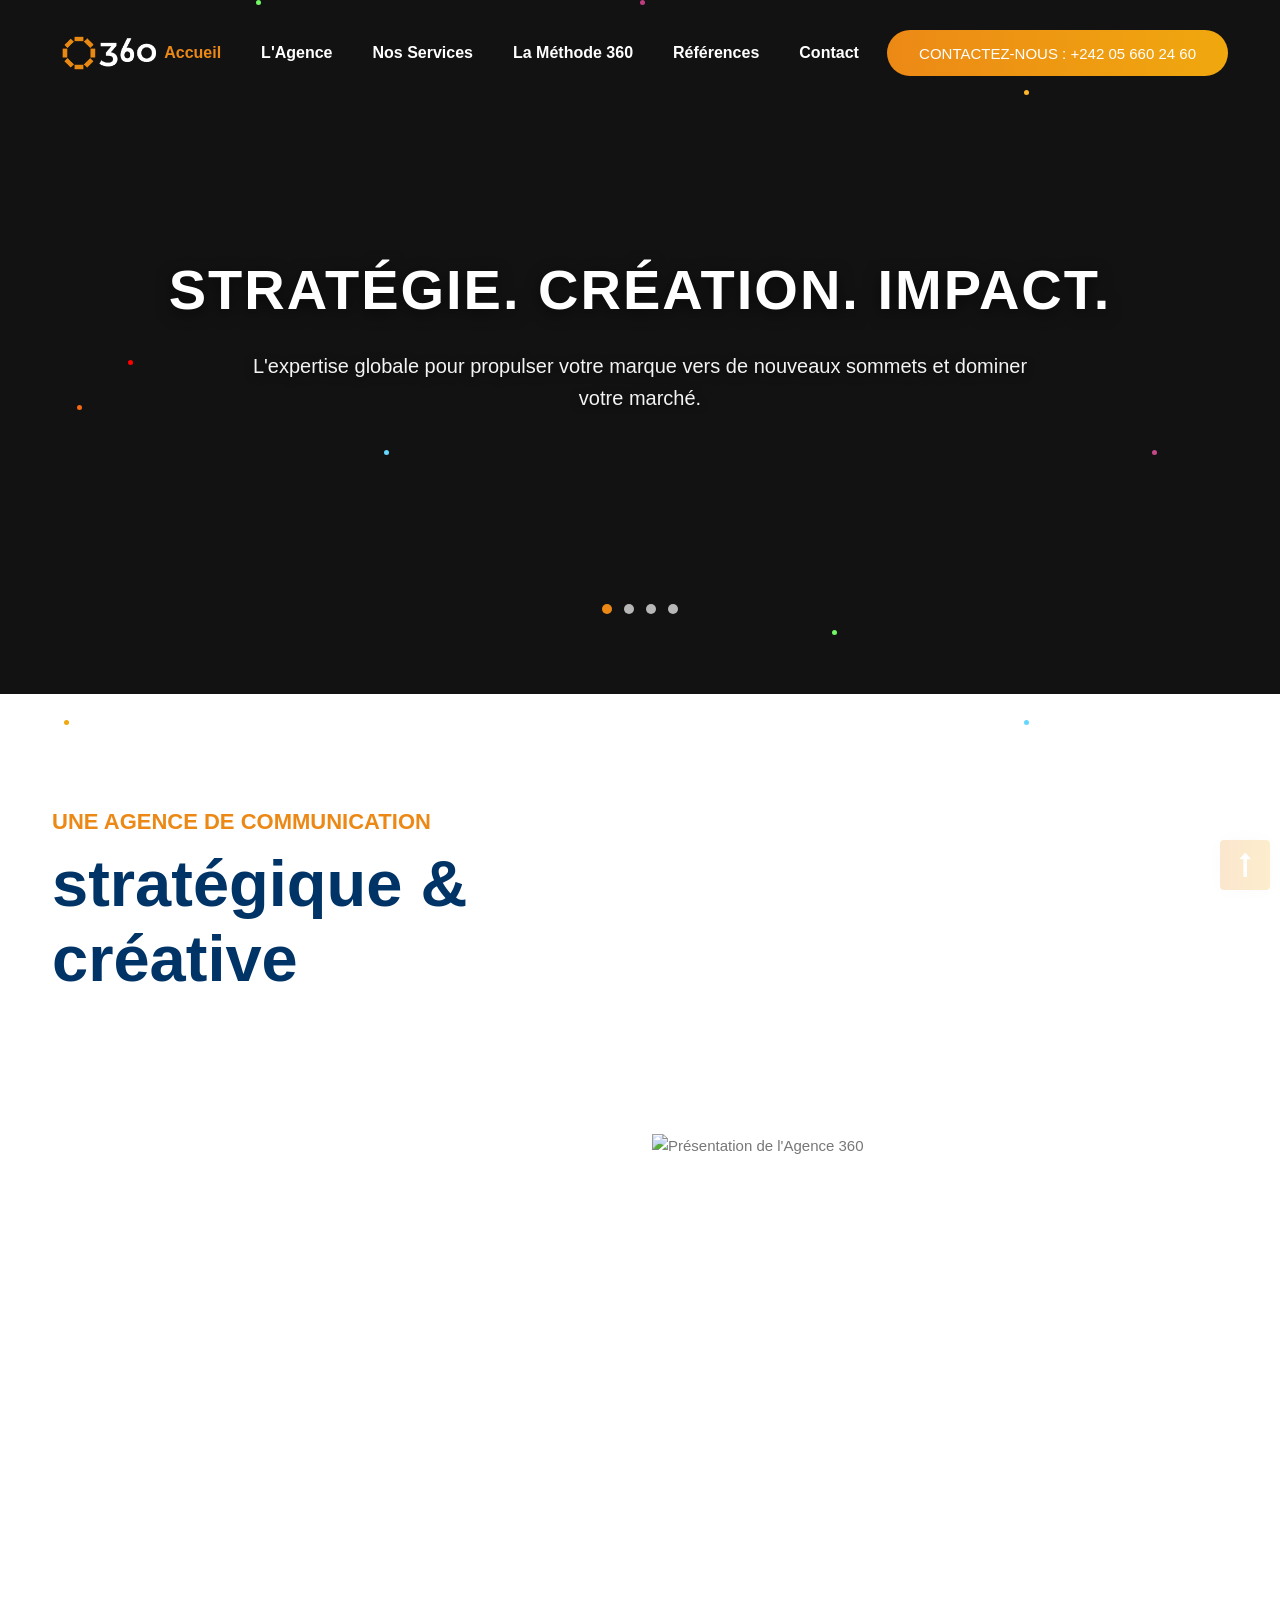
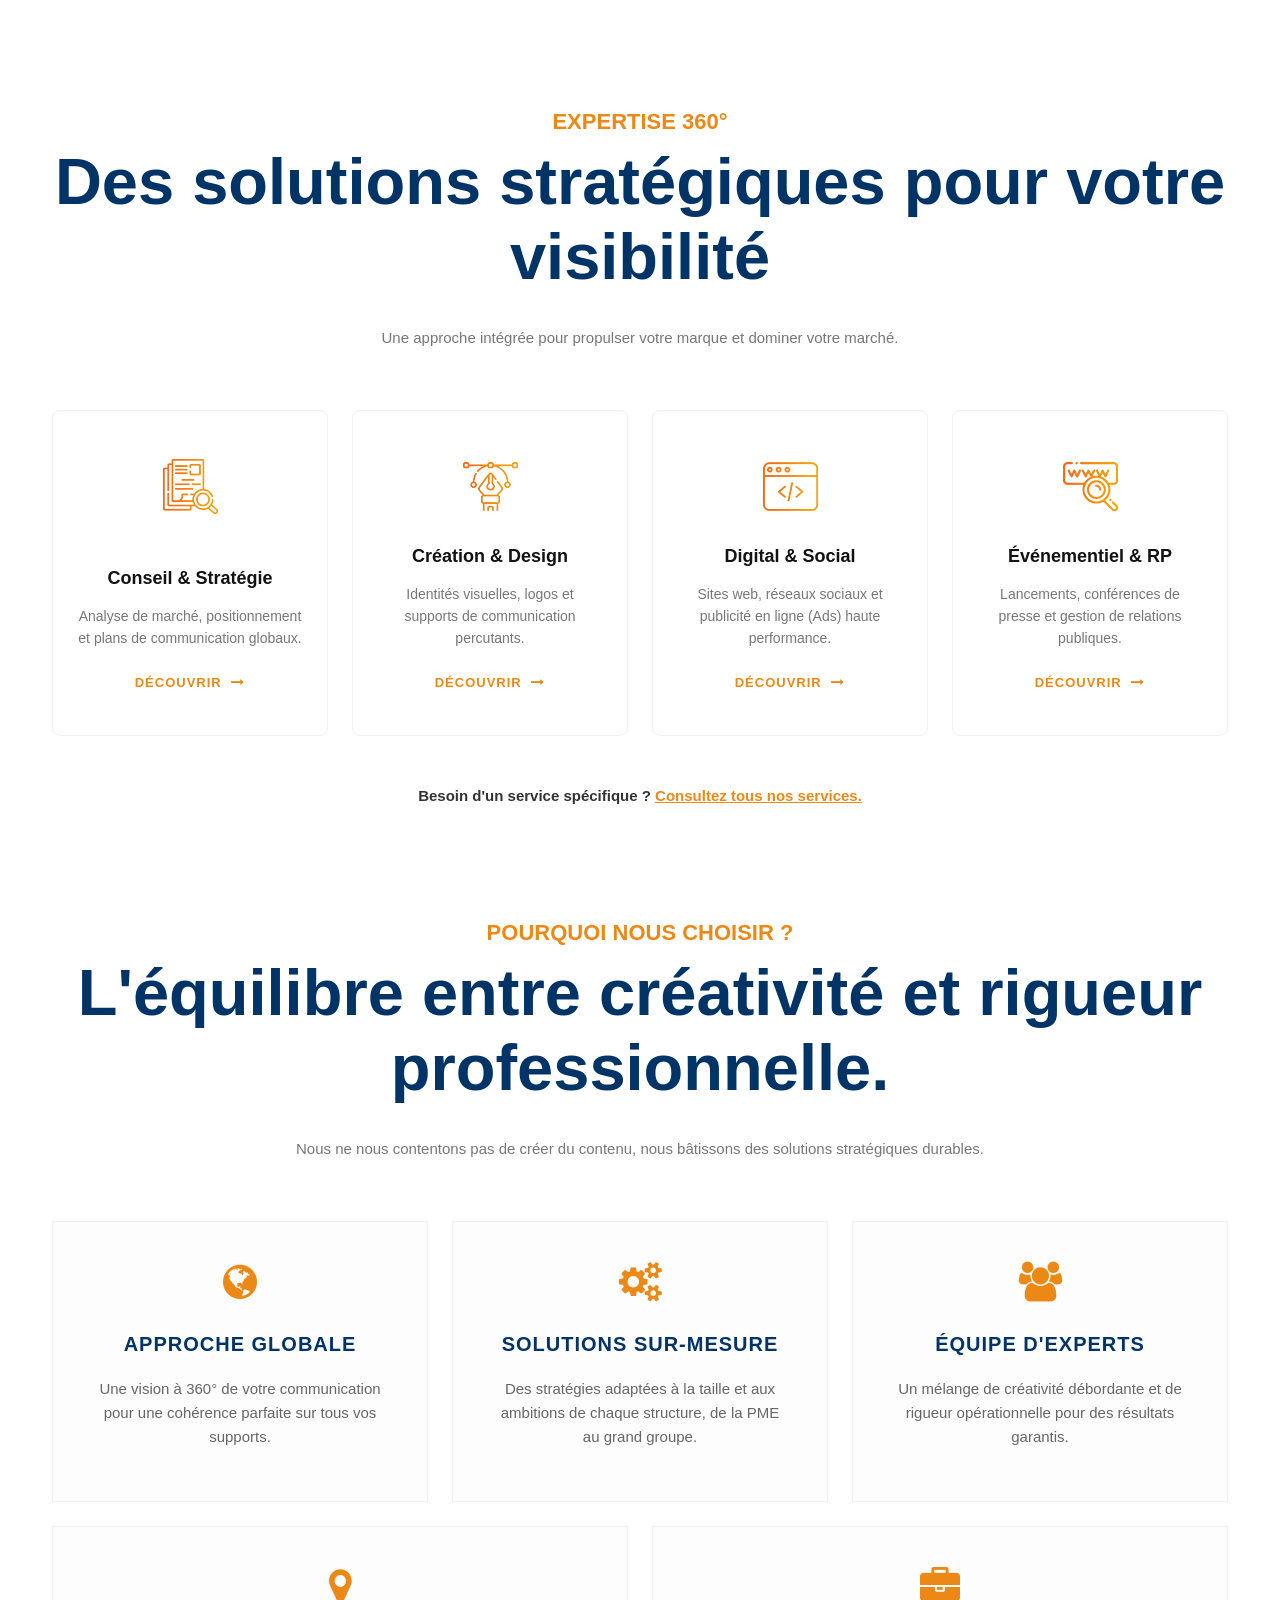
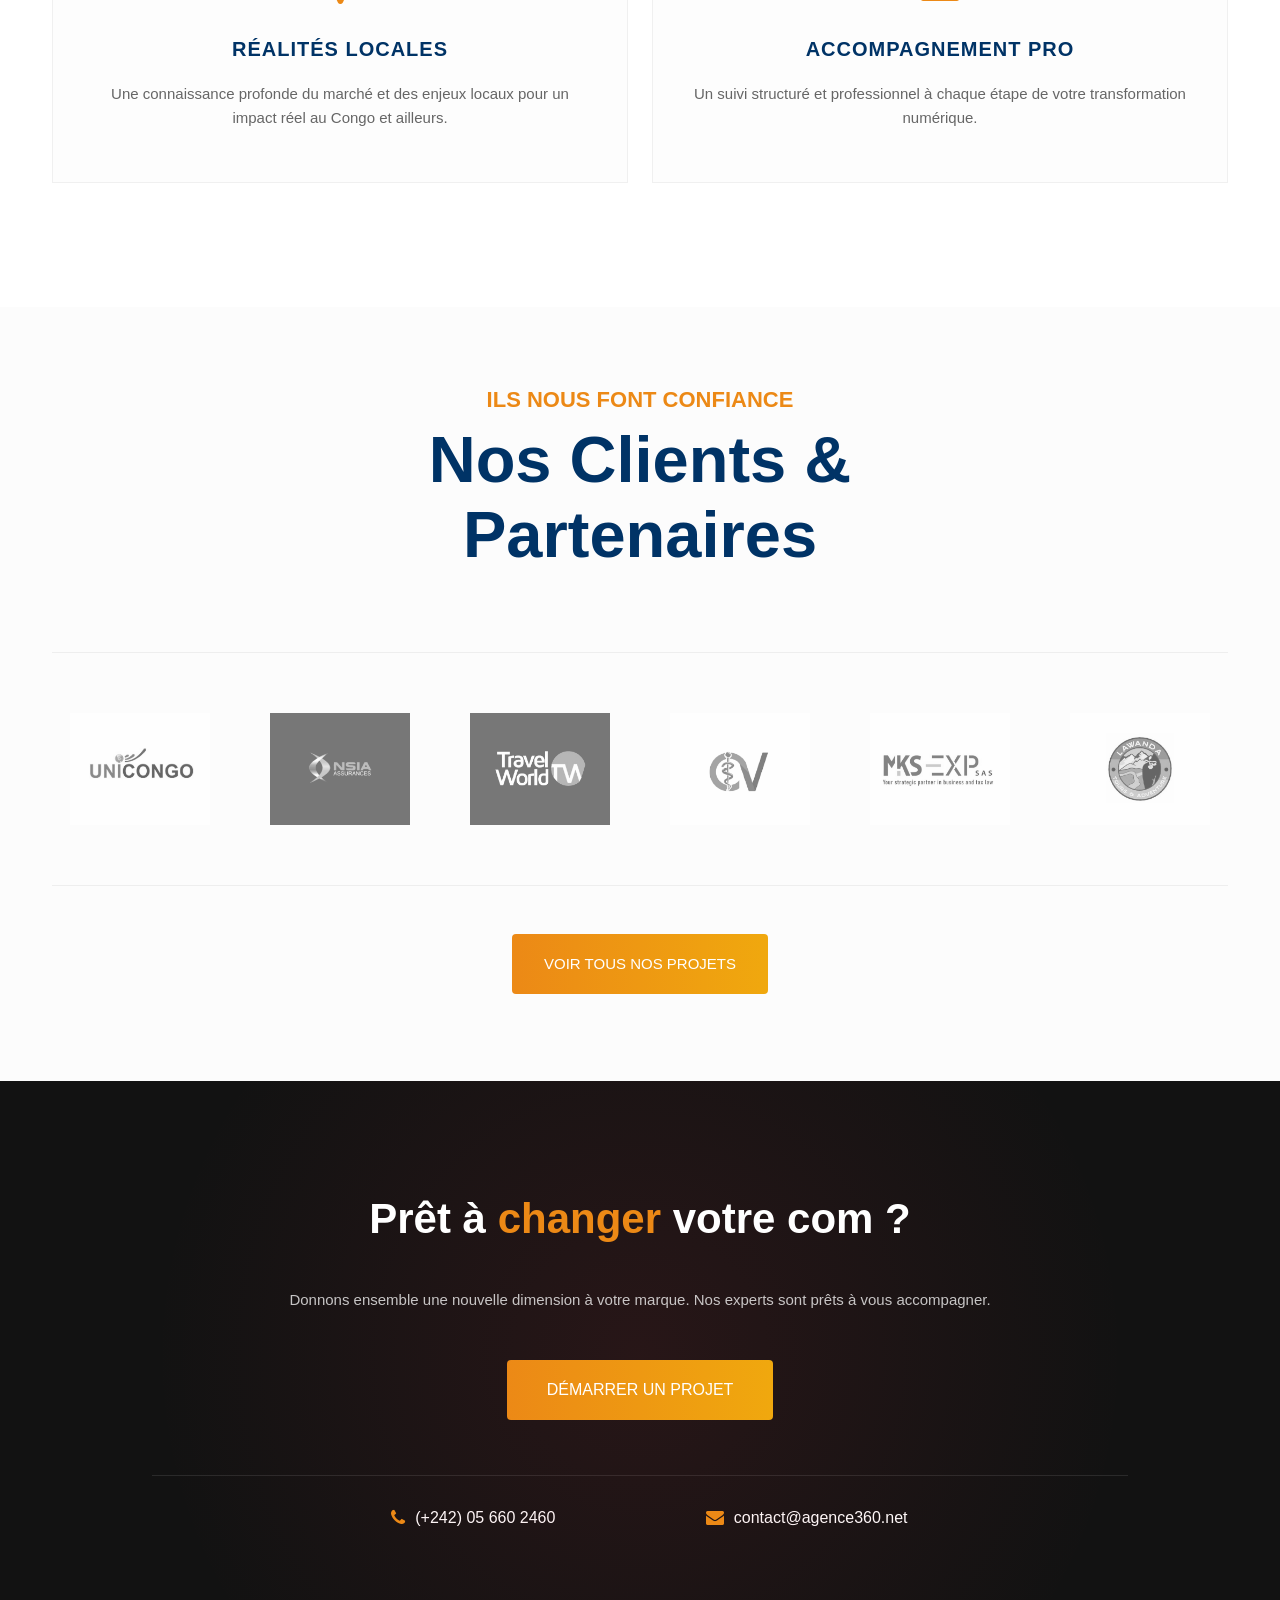
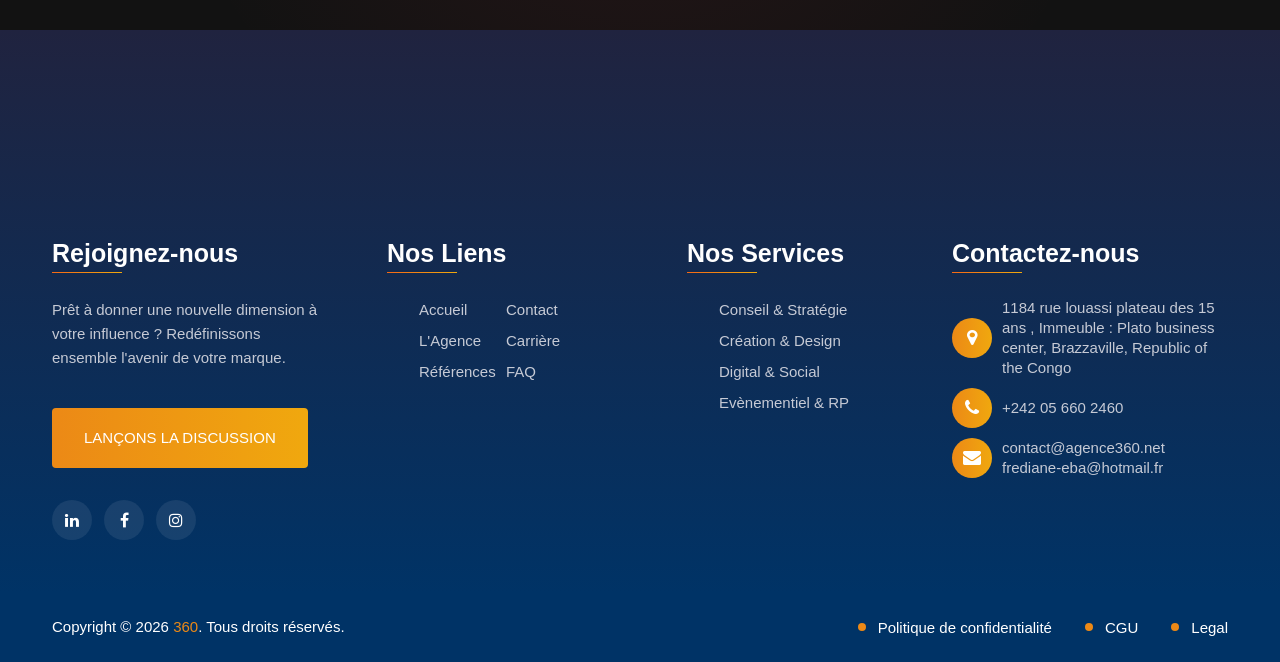
==== commit aa56d5ac: "Ajout de la police Matteo, changement des couleurs, rendu plus corporate des pages, suppression des " ====
--- a/index.html
+++ b/index.html
@@ -130,49 +130,7 @@
 
 	<!-- Banner Start -->
 	<section class="main-banner" id="main-banner">
-		<div class="banner-animate">
-			<span class="stars">
-				<img src="assets/images/stars.png" alt="Stars">
-			</span>
-			<span class="smoke smoke1">
-				<img src="assets/images/smoke-img1.png" alt="Smoke">
-			</span>
-			<span class="smoke smoke2">
-				<img src="assets/images/smoke-img2.png" alt="Smoke">
-			</span>
-			<span class="planet planet1 animate-this">
-				<img src="assets/images/planet1.png" alt="Planet">
-			</span>
-			<span class="planet planet2 animate-this">
-				<img src="assets/images/planet2.png" alt="Planet">
-			</span>
-			<span class="planet planet3 animate-this">
-				<img src="assets/images/planet3.png" alt="Planet">
-			</span>
-			<span class="planet planet4 animate-this">
-				<img src="assets/images/planet4.png" alt="Planet">
-			</span>
-			<span class="planet planet5 animate-this">
-				<img src="assets/images/planet4.png" alt="Planet">
-			</span>
-			<span class="shooting-star shooting-star1">
-				<img src="assets/images/shooting-star.png" alt="Shooting Star">
-			</span>
-			<span class="shooting-star shooting-star2">
-				<img src="assets/images/shooting-star.png" alt="Shooting Star">
-			</span>
-			<span class="shooting-star shooting-star3">
-				<img src="assets/images/shooting-star.png" alt="Shooting Star">
-			</span>
-			<span class="shooting-star shooting-star4">
-				<img src="assets/images/shooting-star.png" alt="Shooting Star">
-			</span>
-			<span class="shooting-star shooting-star5">
-				<img src="assets/images/shooting-star.png" alt="Shooting Star">
-			</span>
-		</div>
 		<div class="hero-slider">
-        
         <div class="banner-slide">
             <div class="container">
                 <!-- <div class="rocket-img active-rocket">
@@ -240,155 +198,39 @@
 	</section>
 	<!-- Banner End -->
 
-	<section class="why-choose-us section-padding" id="why-choose-us">
-    <div class="container">
-        <div class="row justify-content-center">
-            <div>
-                <div class="section-title text-center">
-                    <span class="sub-title">Pourquoi nous choisir ?</span>
-                    <h2 class="h2-title">L'équilibre entre <span>créativité</span> et <span>rigueur</span> professionnelle.</h2>
-                    <p>Nous ne nous contentons pas de créer du contenu, nous bâtissons des solutions stratégiques durables.</p>
-                </div>
-            </div>
-        </div>
-        
-        <div class="row mt-5">
-            <div class="col-lg-4 col-md-6 mb-4">
-                <div class="why-box wow fadeup-animation" data-wow-delay="0.2s">
-                    <div class="why-icon">
-                        <i class="fa fa-globe" aria-hidden="true"></i>
-                    </div>
-                    <h3 class="h3-title">Approche globale</h3>
-                    <p>Une vision à 360° de votre communication pour une cohérence parfaite sur tous vos supports.</p>
-                </div>
-            </div>
-
-            <div class="col-lg-4 col-md-6 mb-4">
-                <div class="why-box wow fadeup-animation" data-wow-delay="0.3s">
-                    <div class="why-icon">
-                        <i class="fa fa-cogs" aria-hidden="true"></i>
-                    </div>
-                    <h3 class="h3-title">Solutions sur-mesure</h3>
-                    <p>Des stratégies adaptées à la taille et aux ambitions de chaque structure, de la PME au grand groupe.</p>
-                </div>
-            </div>
-
-            <div class="col-lg-4 col-md-6 mb-4">
-                <div class="why-box wow fadeup-animation" data-wow-delay="0.4s">
-                    <div class="why-icon">
-                        <i class="fa fa-users" aria-hidden="true"></i>
-                    </div>
-                    <h3 class="h3-title">Équipe d'experts</h3>
-                    <p>Un mélange de créativité débordante et de rigueur opérationnelle pour des résultats garantis.</p>
-                </div>
-            </div>
-
-            <div class="col-lg-6 col-md-6 mb-4">
-                <div class="why-box wow fadeup-animation" data-wow-delay="0.5s">
-                    <div class="why-icon">
-                        <i class="fa fa-map-marker" aria-hidden="true"></i>
-                    </div>
-                    <h3 class="h3-title">Réalités locales</h3>
-                    <p>Une connaissance profonde du marché et des enjeux locaux pour un impact réel au Congo et ailleurs.</p>
-                </div>
-            </div>
-
-            <div class="col-lg-6 col-md-6 mb-4">
-                <div class="why-box wow fadeup-animation" data-wow-delay="0.6s">
-                    <div class="why-icon">
-                        <i class="fa fa-briefcase" aria-hidden="true"></i>
-                    </div>
-                    <h3 class="h3-title">Accompagnement pro</h3>
-                    <p>Un suivi structuré et professionnel à chaque étape de votre transformation numérique.</p>
-                </div>
-            </div>
-        </div>
-    </div>
-</section>
-
-
 	<!-- Aboout Us Start -->
 	<section class="main-about-us">
-		<div class="container">
-			<div class="row align-items-center" id="about-us">
-				<div class="col-lg-6 order-lg-1 order-2">
-					<div class="about-content wow right-animation" data-wow-delay="0.4s">
-						<span class="sub-title">QUI SOMMES-NOUS ?</span>
-						<h2 class="h2-title">360 n'est pas qu'une agence</h2>
-						<p>c'est un partenaire de croissance. Nous fusionnons la créativité audacieuse et l'analyse stratégique pour transformer les défis de nos clients en succès mesurables.</p>
-						<ul>
-							<li><strong>Vision Holistique :</strong> Une analyse complète de votre écosystème pour une cohérence de marque absolue.</li>
-        <li><strong>Stratégie d'Impact :</strong> Des décisions basées sur les données pour maximiser votre retour sur investissement.</li>
-        <li><strong>Storytelling Innovant :</strong> Créer des connexions émotionnelles fortes grâce à un design et un contenu d'avant-garde.</li>
-						</ul>
-						<a href="about-us.html" class="sec-btn lg" title="Read More"><span>En Savoir +</span></a>
-					</div>
-				</div>
-				<div class="col-lg-6 order-lg-2 order-1">
-					<div class="about-img wow left-animation" data-wow-delay="0.4s">
-						<img src="assets/images/about-img.png" alt="About Us">
-					</div>
-				</div>
-			</div>
-		</div>
+    	<div class="container">
+        	<div class="row align-items-center" id="about-us">
+            	<div class="col-lg-6 order-lg-1 order-2">
+                	<div class="about-content wow right-animation" data-wow-delay="0.4s">
+                    	<span class="sub-title">Une agence de communication</span>
+                    	<h2 class="h2-title">stratégique & créative</h2>
+                    
+                    	<p>360 accompagne les entreprises, institutions, marques et porteurs de projets dans la conception, le déploiement et la valorisation de leur communication. Notre approche globale et structurée combine analyse, créativité et efficacité pour garantir des actions pertinentes orientées vers des résultats concrets.</p>
+                    
+                    	<p>Notre intervention s'inscrit à l'intersection du conseil stratégique, de la création de valeur et de la maîtrise opérationnelle, avec une exigence absolue :</p>
+                    
+                    	<ul>
+                        	<li><strong>Cohérence des messages :</strong> Aligner parfaitement vos prises de parole avec l'identité profonde de votre organisation.</li>
+                        	<li><strong>Lisibilité des actions :</strong> Rendre vos campagnes fluides, compréhensibles et marquantes pour vos publics cibles.</li>
+                        	<li><strong>Impact des résultats :</strong> Déployer des solutions sur mesure entièrement adaptées à la réalité de vos enjeux de croissance.</li>
+                    	</ul>
+                    
+                    	<a href="about-us.html" class="sec-btn lg" title="En Savoir Plus"><span>En Savoir +</span></a>
+                	</div>
+            	</div>
+            
+            	<div class="col-lg-6 order-lg-2 order-1">
+                	<div class="about-img wow left-animation" data-wow-delay="0.4s">
+                    	<img src="assets/images/about.jpg" alt="Présentation de l'Agence 360">
+                	</div>
+            	</div>
+        	</div>
+    	</div>
 	</section>
 	<!-- Aboout Us End -->
 
-	<!-- Carousselle clients -->
-
-	<section class="references-section section-padding">
-    <div class="container">
-        <div class="row justify-content-center">
-            <div class="col-lg-8">
-                <div class="section-title text-center">
-                    <span class="sub-title">Ils nous font confiance</span>
-                    <h2 class="h2-title">Nos <span>Clients</span> & Partenaires</h2>
-                </div>
-            </div>
-        </div>
-        
-        <div class="partners-bg mt-5">
-            <div class="row partners-slider">
-                <div class="col-lg-2">
-                    <div class="partners-box">
-                        <img src="assets/images/partners-img1.png" alt="Client 1">
-                    </div>
-                </div>
-                <div class="col-lg-2">
-                    <div class="partners-box">
-                        <img src="assets/images/partners-img2.png" alt="Client 2">
-                    </div>
-                </div>
-                <div class="col-lg-2">
-                    <div class="partners-box">
-                        <img src="assets/images/partners-img3.png" alt="Client 3">
-                    </div>
-                </div>
-                <div class="col-lg-2">
-                    <div class="partners-box">
-                        <img src="assets/images/partners-img4.png" alt="Client 4">
-                    </div>
-                </div>
-                <div class="col-lg-2">
-                    <div class="partners-box">
-                        <img src="assets/images/partners-img5.png" alt="Client 5">
-                    </div>
-                </div>
-                <div class="col-lg-2">
-                    <div class="partners-box">
-                        <img src="assets/images/partners-img6.png" alt="Client 6">
-                    </div>
-                </div>
-            </div>
-        </div>
-
-        <div class="row mt-5">
-            <div class="col-12 text-center">
-                <a href="references.html" class="sec-btn"><span>Voir tous nos projets</span></a>
-            </div>
-        </div>
-    </div>
-</section>
 
 	<!-- Services Start -->
 	<section class="main-services section-padding" id="services">
@@ -463,8 +305,137 @@
             </div>
         </div>
     </div>
+	</section>
+	<!-- Services End -->
+
+
+	<!-- Why Choose Us -->
+	<section class="why-choose-us section-padding" id="why-choose-us">
+    <div class="container">
+        <div class="row justify-content-center">
+            <div>
+                <div class="section-title text-center">
+                    <span class="sub-title">Pourquoi nous choisir ?</span>
+                    <h2 class="h2-title">L'équilibre entre <span>créativité</span> et <span>rigueur</span> professionnelle.</h2>
+                    <p>Nous ne nous contentons pas de créer du contenu, nous bâtissons des solutions stratégiques durables.</p>
+                </div>
+            </div>
+        </div>
+        
+        <div class="row mt-5">
+            <div class="col-lg-4 col-md-6 mb-4">
+                <div class="why-box wow fadeup-animation" data-wow-delay="0.2s">
+                    <div class="why-icon">
+                        <i class="fa fa-globe" aria-hidden="true"></i>
+                    </div>
+                    <h3 class="h3-title">Approche globale</h3>
+                    <p>Une vision à 360° de votre communication pour une cohérence parfaite sur tous vos supports.</p>
+                </div>
+            </div>
+
+            <div class="col-lg-4 col-md-6 mb-4">
+                <div class="why-box wow fadeup-animation" data-wow-delay="0.3s">
+                    <div class="why-icon">
+                        <i class="fa fa-cogs" aria-hidden="true"></i>
+                    </div>
+                    <h3 class="h3-title">Solutions sur-mesure</h3>
+                    <p>Des stratégies adaptées à la taille et aux ambitions de chaque structure, de la PME au grand groupe.</p>
+                </div>
+            </div>
+
+            <div class="col-lg-4 col-md-6 mb-4">
+                <div class="why-box wow fadeup-animation" data-wow-delay="0.4s">
+                    <div class="why-icon">
+                        <i class="fa fa-users" aria-hidden="true"></i>
+                    </div>
+                    <h3 class="h3-title">Équipe d'experts</h3>
+                    <p>Un mélange de créativité débordante et de rigueur opérationnelle pour des résultats garantis.</p>
+                </div>
+            </div>
+
+            <div class="col-lg-6 col-md-6 mb-4">
+                <div class="why-box wow fadeup-animation" data-wow-delay="0.5s">
+                    <div class="why-icon">
+                        <i class="fa fa-map-marker" aria-hidden="true"></i>
+                    </div>
+                    <h3 class="h3-title">Réalités locales</h3>
+                    <p>Une connaissance profonde du marché et des enjeux locaux pour un impact réel au Congo et ailleurs.</p>
+                </div>
+            </div>
+
+            <div class="col-lg-6 col-md-6 mb-4">
+                <div class="why-box wow fadeup-animation" data-wow-delay="0.6s">
+                    <div class="why-icon">
+                        <i class="fa fa-briefcase" aria-hidden="true"></i>
+                    </div>
+                    <h3 class="h3-title">Accompagnement pro</h3>
+                    <p>Un suivi structuré et professionnel à chaque étape de votre transformation numérique.</p>
+                </div>
+            </div>
+        </div>
+    </div>
 </section>
-	<!-- Services End -->
+
+
+	
+
+	<!-- Carousselle clients -->
+
+	<section class="references-section section-padding">
+    <div class="container">
+        <div class="row justify-content-center">
+            <div class="col-lg-8">
+                <div class="section-title text-center">
+                    <span class="sub-title">Ils nous font confiance</span>
+                    <h2 class="h2-title">Nos <span>Clients</span> & Partenaires</h2>
+                </div>
+            </div>
+        </div>
+        
+        <div class="partners-bg mt-5">
+            <div class="row partners-slider">
+                <div class="col-lg-2">
+                    <div class="partners-box">
+                        <img src="assets/images/partners-img1.png" alt="Client 1">
+                    </div>
+                </div>
+                <div class="col-lg-2">
+                    <div class="partners-box">
+                        <img src="assets/images/partners-img2.png" alt="Client 2">
+                    </div>
+                </div>
+                <div class="col-lg-2">
+                    <div class="partners-box">
+                        <img src="assets/images/partners-img3.png" alt="Client 3">
+                    </div>
+                </div>
+                <div class="col-lg-2">
+                    <div class="partners-box">
+                        <img src="assets/images/partners-img4.png" alt="Client 4">
+                    </div>
+                </div>
+                <div class="col-lg-2">
+                    <div class="partners-box">
+                        <img src="assets/images/partners-img5.png" alt="Client 5">
+                    </div>
+                </div>
+                <div class="col-lg-2">
+                    <div class="partners-box">
+                        <img src="assets/images/partners-img6.png" alt="Client 6">
+                    </div>
+                </div>
+            </div>
+        </div>
+
+        <div class="row mt-5">
+            <div class="col-12 text-center">
+                <a href="references.html" class="sec-btn"><span>Voir tous nos projets</span></a>
+            </div>
+        </div>
+    </div>
+</section>
+
+	
 
 	<section class="cta-final-section section-padding">
     <div class="container">
@@ -502,125 +473,75 @@
 
 	<!-- Footer Start -->
 	<footer class="site-footer">
-		<div class="banner-animate">
-			<span class="stars">
-				<img src="assets/images/stars.png" alt="Stars">
-			</span>
-			<span class="smoke smoke1">
-				<img src="assets/images/smoke-img1.png" alt="Smoke">
-			</span>
-			<span class="smoke smoke2">
-				<img src="assets/images/smoke-img2.png" alt="Smoke">
-			</span>
-			<span class="planet planet1">
-				<img src="assets/images/planet1.png" alt="Planet">
-			</span>
-			<span class="planet planet2">
-				<img src="assets/images/planet2.png" alt="Planet">
-			</span>
-			<span class="planet planet3">
-				<img src="assets/images/planet3.png" alt="Planet">
-			</span>
-			<span class="planet planet4">
-				<img src="assets/images/planet4.png" alt="Planet">
-			</span>
-			<span class="planet planet5">
-				<img src="assets/images/planet4.png" alt="Planet">
-			</span>
-			<span class="shooting-star shooting-star1">
-				<img src="assets/images/shooting-star.png" alt="Shooting Star">
-			</span>
-			<span class="shooting-star shooting-star2">
-				<img src="assets/images/shooting-star.png" alt="Shooting Star">
-			</span>
-			<span class="shooting-star shooting-star3">
-				<img src="assets/images/shooting-star.png" alt="Shooting Star">
-			</span>
-			<span class="shooting-star shooting-star4">
-				<img src="assets/images/shooting-star.png" alt="Shooting Star">
-			</span>
-			<span class="shooting-star shooting-star5">
-				<img src="assets/images/shooting-star.png" alt="Shooting Star">
-			</span>
-		</div>
-		<div class="container">
-			<div class="footer-info">
-				<div class="row align-items-center">
-					<div class="col-lg-4 order-lg-1 order-2">
-						<div class="footer-call">
-							<p>Contactez-nous:</p>
-							<a href="javascript:void(0);" title="contactez-nous au +242 05 660 24 60">+242 05 660 24 60</a>
-						</div>
-					</div>
-					<div class="col-lg-4 order-lg-2 order-1">
-						<div class="footer-logo">
-							<a href="index.html" title="L'agence 360">
-								<img src="assets/images/logo-footer.png" alt="Logo">
-							</a>
-						</div>
-					</div>
-					<div class="col-lg-4 order-lg-3 order-3">
-						<div class="social-icon">
-							<a href="javascript:void(0);" title="Follow on Facebook"><i class="fa fa-facebook" aria-hidden="true"></i></a>
-							<a href="javascript:void(0);" title="Follow on Instagram"><i class="fa fa-instagram" aria-hidden="true"></i></a>
-							<a href="javascript:void(0);" title="Follow on Twitter"><i class="fa fa-twitter" aria-hidden="true"></i></a>
-						</div>
-					</div>
-				</div>
-			</div>
-			<div class="row">
-				<div class="col-lg-3 col-md-6 order-lg-1 order-1">
-					<div class="footer-about">
-						<h3 class="h3-title footer-title">Rejoignez-nous</h3>
-						<p>Prêt à donner une nouvelle dimension à votre influence ? Redéfinissons ensemble l'avenir de votre marque.</p>
-						<a href="contact.html" class="sec-btn" title="Join Us Now"><span>Lançons la discussion</span></a>
-					</div>
-				</div>
-				<div class="col-lg-3 col-md-6 order-lg-2 order-3">
-					<div class="our-links">
-						<h3 class="h3-title footer-title">Nos Liens</h3>
-						<ul>
-							<li><a href="index.html" title="accueil">Accueil</a></li>
-							<li><a href="about-us.html" title="About Us">L'Agence</a></li>
-							<li><a href="portfolio.html" title="Portfolio">Références</a></li>
-							<li><a href="contact.html" title="nos contacts">Contact</a></li>
-							<li><a href="team.html" title="Team">Carrière</a></li>
-							<li><a href="faq.html" title="FAQ">FAQ</a></li>
-						</ul>
-					</div>
-				</div>
-				<div class="col-lg-3 col-md-6 order-lg-3 order-3">
-					<div class="footer-service">
-						<h3 class="h3-title footer-title">Nos Services</h3>
-						<ul>
-							<li><a href="services.html" title="Site web">Conseil & Stratégie</a></li>
-							<li><a href="services.html" title="Design graphic">Création & Design</a></li>
-							<li><a href="services.html" title="SEO Marketing">Digital & Social</a></li>
-							<li><a href="services.html" title="Research & Idea">Evènementiel & RP</a></li>
-						</ul>
-					</div>
-				</div>
-				<div class="col-lg-3 col-md-6 order-lg-4 order-2">
-					<div class="footer-contact">
-						<h3 class="h3-title footer-title">Contactez-nous</h3>
-						<div class="footer-contact-link">
-							<span class="icon"><i class="fa fa-map-marker" aria-hidden="true"></i></span>
-							<a href="javascript:void(0);" title="1247/Plot No. 39, 15th Phase, Colony, Kukatpally, Hyderabad">1184 rue louassi plateau des 15 ans , Immeuble : Plato business center, Brazzaville, Republic of the Congo</a>
-						</div>
-						<div class="footer-contact-link">
-							<span class="icon"><i class="fa fa-phone" aria-hidden="true"></i></span>
-							<a href="javascript:void(0);" title="Contactez-nous au +242 05 660 2460">+242 05 660 2460</a>
-						</div>
-						<div class="footer-contact-link">
-							<span class="icon"><i class="fa fa-envelope" aria-hidden="true"></i></span>
-							<a href="javascript:void(0);" title="Mail on info@gmail.com">contact@agence360.net</a>
-							<a href="javascript:void(0);" title="Mail on services@gmail.com">frediane-eba@hotmail.fr</a>
-						</div>
-					</div>
-				</div>
-			</div>
-		</div>
-	</footer>
+    <div class="container">
+        <div class="row">
+            <div class="col-lg-3 col-md-6 order-lg-1 order-1">
+                <div class="footer-about">
+                    <h3 class="h3-title footer-title">Rejoignez-nous</h3>
+                    <p>Prêt à donner une nouvelle dimension à votre influence ? Redéfinissons ensemble l'avenir de votre marque.</p>
+                    <a href="contact.html" class="sec-btn" title="Join Us Now"><span>Lançons la discussion</span></a>
+                    
+                    <div class="footer-social-links">
+                        <a href="https://www.linkedin.com/company/agence_com360_logo" target="_blank" title="Suivez-nous sur LinkedIn">
+                            <i class="fa fa-linkedin" aria-hidden="true"></i>
+                        </a>
+                        <a href="javascript:void(0);" target="_blank" title="Suivez-nous sur Facebook">
+                            <i class="fa fa-facebook" aria-hidden="true"></i>
+                        </a>
+                        <a href="javascript:void(0);" target="_blank" title="Suivez-nous sur Instagram">
+                            <i class="fa fa-instagram" aria-hidden="true"></i>
+                        </a>
+                    </div>
+                </div>
+            </div>
+
+            <div class="col-lg-3 col-md-6 order-lg-2 order-3">
+                <div class="our-links">
+                    <h3 class="h3-title footer-title">Nos Liens</h3>
+                    <ul>
+                        <li><a href="index.html" title="accueil">Accueil</a></li>
+                        <li><a href="about-us.html" title="About Us">L'Agence</a></li>
+                        <li><a href="portfolio.html" title="Portfolio">Références</a></li>
+                        <li><a href="contact.html" title="nos contacts">Contact</a></li>
+                        <li><a href="team.html" title="Team">Carrière</a></li>
+                        <li><a href="faq.html" title="FAQ">FAQ</a></li>
+                    </ul>
+                </div>
+            </div>
+
+            <div class="col-lg-3 col-md-6 order-lg-3 order-3">
+                <div class="footer-service">
+                    <h3 class="h3-title footer-title">Nos Services</h3>
+                    <ul>
+                        <li><a href="services.html" title="Site web">Conseil & Stratégie</a></li>
+                        <li><a href="services.html" title="Design graphic">Création & Design</a></li>
+                        <li><a href="services.html" title="SEO Marketing">Digital & Social</a></li>
+                        <li><a href="services.html" title="Research & Idea">Evènementiel & RP</a></li>
+                    </ul>
+                </div>
+            </div>
+
+            <div class="col-lg-3 col-md-6 order-lg-4 order-2">
+                <div class="footer-contact">
+                    <h3 class="h3-title footer-title">Contactez-nous</h3>
+                    <div class="footer-contact-link">
+                        <span class="icon"><i class="fa fa-map-marker" aria-hidden="true"></i></span>
+                        <a href="javascript:void(0);">1184 rue louassi plateau des 15 ans , Immeuble : Plato business center, Brazzaville, Republic of the Congo</a>
+                    </div>
+                    <div class="footer-contact-link">
+                        <span class="icon"><i class="fa fa-phone" aria-hidden="true"></i></span>
+                        <a href="tel:+242056602460">+242 05 660 2460</a>
+                    </div>
+                    <div class="footer-contact-link">
+                        <span class="icon"><i class="fa fa-envelope" aria-hidden="true"></i></span>
+                        <a href="mailto:contact@agence360.net">contact@agence360.net</a>
+                        <a href="mailto:frediane-eba@hotmail.fr">frediane-eba@hotmail.fr</a>
+                    </div>
+                </div>
+            </div>
+        </div>
+    </div>
+</footer>
 	<div class="footer-last">
 		<div class="container">
 			<div class="row align-items-center">
--- a/assets/css/style.css
+++ b/assets/css/style.css
@@ -52,6 +52,26 @@
     font-style: normal;
     font-display: swap;
 }
+
+/* Version Régulière (Regular) */
+@font-face {
+    font-family: 'Matteo';
+    src: url('fonts/matteo-regular.woff2') format('woff2'),
+         url('fonts/matteo-regular.woff') format('woff');
+    font-weight: 400;
+    font-style: normal;
+    font-display: swap; /* Optimise le chargement du texte */
+}
+
+/* Version Grasse (Bold) */
+@font-face {
+    font-family: 'Matteo';
+    src: url('fonts/matteo-bold.woff2') format('woff2'),
+         url('fonts/matteo-bold.woff') format('woff');
+    font-weight: 700;
+    font-style: normal;
+    font-display: swap;
+}
 /*==========Fonts CSS End==========*/
 
 
@@ -61,11 +81,11 @@
     padding: 0;
 }
 ::selection {
-    background-color: #f56915;
+    background-color: #EC8916;
     color: white;
 }
 body {
-    font-family: 'Roboto', sans-serif;
+    font-family: 'Matteo', sans-serif;
     overflow-x: hidden !important;
     font-size: 15px;
     line-height: 24px;
@@ -111,7 +131,7 @@
     line-height: 80px;
     color: #ffffff;
     font-weight: bold;
-    font-family: 'Jost', sans-serif;
+    font-family: 'Matteo', sans-serif;
     margin-bottom: 36px;
 }
 
@@ -123,9 +143,9 @@
     display: block;
     font-size: 22px;
     line-height: 25px;
-    color: #f56915;
+    color: #EC8916;
     font-weight: bold;
-    font-family: 'Jost', sans-serif;
+    font-family: 'Matteo', sans-serif;
     text-transform: uppercase;
     position: relative;
     margin-bottom: 12px;
@@ -135,8 +155,8 @@
     font-size: 65px;
     line-height: 75px;
     font-weight: bold;
-    color: #010f2e;
-    font-family: 'Jost', sans-serif;
+    color: #003366;
+    font-family: 'Matteo', sans-serif;
     margin-bottom: 32px;
     position: relative;
 }
@@ -144,18 +164,18 @@
 .h3-title {
     font-size: 25px;
     line-height: 35px;
-    color: #010f2e;
+    color: #003366;
     font-weight: bold;
-    font-family: 'Jost', sans-serif;
+    font-family: 'Matteo', sans-serif;
     margin-bottom: 11px;
 }
 
 .h4-title {
     font-size: 50px;
     line-height: 60px;
-    color: #010f2e;
+    color: #003366;
     font-weight: bold;
-    font-family: 'Jost', sans-serif;
+    font-family: 'Matteo', sans-serif;
     margin-bottom: 38px;
 }   
 
@@ -194,7 +214,7 @@
     font-weight: 500;
     text-transform: uppercase;
     padding: 15px 32px;
-    background: linear-gradient(to right, #f56915, #f0a80e);
+    background: linear-gradient(to right, #EC8916, #f0a80e);
     border-radius: 4px;
     overflow: hidden;
     position: relative;
@@ -221,7 +241,7 @@
     left: 0;
     width: 100%;
     height: 100%;
-    background: linear-gradient(to left, #f56915, #f0a80e);
+    background: linear-gradient(to left, #EC8916, #f0a80e);
     transition: 0.3s;
     z-index: 0;
 }
@@ -239,8 +259,8 @@
     margin-left: 10px;
 }
 .sec-btn.btn-secondary {
-    background: #010f2e;
-    border-color: #010f2e;
+    background: #003366;
+    border-color: #003366;
     color: #ffffff;
 }
 .sec-btn.btn-secondary::before {
@@ -287,7 +307,7 @@
 
 .slick-dots li button:hover, 
 .slick-dots li.slick-active button {
-    background: #f56915;
+    background: #EC8916;
 }
 
 .slick-arrow {
@@ -299,10 +319,10 @@
     background: transparent;
     padding: 0;
     border-radius: 60%;
-    color: #fd8e66;
+    color: #EC8916;
     font-size: 35px;
     border: solid 1px transparent;
-    background-image: linear-gradient(white, white), radial-gradient(circle at bottom, #fead24,#fd8e67);
+    background-image: linear-gradient(white, white), radial-gradient(circle at bottom, #EC8916,#f0a80e);
     background-origin: border-box;
     background-clip: content-box, border-box;
     transition: 0.3s;
@@ -327,7 +347,7 @@
     left: 0;
     width: 100%;
     height: 100%;
-    background: linear-gradient(to right, #fead24,#fd8e67);
+    background: linear-gradient(to right, #EC8916,#f0a80e);
     border-radius: 50%;
     opacity: 0;
     transition: 0.3s;
@@ -424,7 +444,7 @@
     width: 15px;
     height: 15px;
     background: transparent;
-    border: 1px solid #804cf9;
+    border: 1px solid #003366;
     z-index: 0;
 }
 
@@ -434,7 +454,7 @@
 	top: 0px;
 	left: 1px;
 	font-family: 'FontAwesome';
-	color: #804cf9;
+	color: #003366;
 	font-size: 13px;	
 	opacity: 0;
 	z-index: 1;
@@ -484,7 +504,7 @@
     right: 0;
     width: 70px;
     height: 70px;
-    background: linear-gradient(to right, #f56915, #f0a80e);
+    background: linear-gradient(to right, #EC8916, #f0a80e);
     text-align: center;
     border: none;
     outline: none;
@@ -513,7 +533,7 @@
 }
 
 .toggle-menu .toggle-button span {
-    background: linear-gradient(to right, #f56915, #f0a80e);
+    background: linear-gradient(to right, #EC8916, #f0a80e);
 }
 
 .toggle-menu .toggle-button span:nth-child(1) {
@@ -596,7 +616,7 @@
     transform: translate(0,-50%);
     width: 10px;
     height: 10px;
-    background: linear-gradient(to left, #f56915, #f0a80e);
+    background: linear-gradient(to left, #EC8916, #f0a80e);
     border-radius: 50%;
 }
 
@@ -614,7 +634,7 @@
 }
 
 .breadcrumb-box ul li a:hover {
-    color: #f56915;
+    color: #EC8916;
 }
 /*==========Common CSS End==========*/
 
@@ -653,7 +673,7 @@
 }
 
 .stopp1 {
-    stop-color: #f56915;
+    stop-color: #EC8916;
 }
 
 .stopp2 {
@@ -774,7 +794,7 @@
     line-height: 24px;
     color: #ffffff;
     font-weight: 600;
-    font-family: 'Jost', sans-serif;
+    font-family: 'Matteo', sans-serif;
     transition: 0.3s;
 }
 
@@ -783,7 +803,7 @@
 .main-navigation ul li.active>a,
 .main-navigation ul li ul.mega-menu li.active a ,
 .main-navigation ul li ul.sub-menu li.active a {
-    color: #f56915;
+    color: #EC8916;
 }
 
 .main-navigation ul li.sub-items>a {
@@ -803,14 +823,14 @@
     transition: 0.3s;
 }
 .header-text-dark .main-navigation ul li.sub-items>a:before{
-    color: #010f2e;
+    color: #003366;
 }
 .main-navigation ul li.sub-items:hover>a:before,
 .main-navigation ul li a:hover:before,
 .main-navigation ul li.active>a:before,
 .main-navigation ul li ul.mega-menu li a:hover ,
 .main-navigation ul li ul.sub-menu li a:hover {
-    color: #f56915;
+    color: #EC8916;
 }
 
 .main-navigation ul li.sub-items:hover>a:before,
@@ -852,10 +872,10 @@
     display: block;
     margin-bottom: 10px;
     border: 0 !important;
-    color: #010f2e;
+    color: #003366;
 }
 .main-navigation ul li a.menu-title:hover {
-    color: #010f2e;
+    color: #003366;
 }
 .main-navigation ul li:hover ul.mega-menu ,
 .main-navigation ul li:hover ul.sub-menu {
@@ -873,7 +893,7 @@
     height: 18px;
     min-height: 18px;
     font-size: .58rem;
-    background: linear-gradient(-90deg, #a5155f, #0c1454, #b43ccf, #a5155f);
+    background: linear-gradient(-90deg, #a5155f, #003366, #b43ccf, #a5155f);
     color: #fff;
     background-size: 500%;
     animation: anime 5s linear infinite;
@@ -919,7 +939,7 @@
     right: 0;
     transform: translate(-10px, -50%);
     font-family: 'FontAwesome';
-    color: #010f2e;
+    color: #003366;
     font-size: 10px;
     transition: 0.3s;
 }
@@ -935,11 +955,11 @@
 .main-navigation ul li ul.mega-menu li a {
     display: block;
     padding: 5px 0;
-    color: #010f2e;
+    color: #003366;
 }
 .main-navigation ul li ul.sub-menu li a {
     display: block;
-    color: #010f2e;
+    color: #003366;
     padding: 5px 15px;
 }
 .header-search {
@@ -971,7 +991,7 @@
 }
 
 .search-icon a:hover {
-    color: #f56915;
+    color: #EC8916;
 }
 
 .search-input {
@@ -1038,12 +1058,12 @@
 .site-header.sticky-header .main-navigation ul li a,
 .site-header.sticky-header .search-icon a,
 .site-header.sticky-header .main-navigation ul li.sub-items>a:before {
-    color: #010f2e;
+    color: #003366;
 }
 
 .site-header.sticky-header .main-navigation ul li a:hover,
 .site-header.sticky-header .search-icon a:hover {
-    color: #f56915;
+    color: #EC8916;
 }
 
 .site-header.sticky-header .main-navigation ul li.sub-items:hover>a, 
@@ -1054,21 +1074,84 @@
 .site-header.sticky-header .main-navigation ul li.active>a:before,
 .site-header.sticky-header .main-navigation ul li ul.mega-menu li a:hover ,
 .site-header.sticky-header .main-navigation ul li ul.sub-menu li a:hover {
-    color: #f56915;
+    color: #EC8916;
 }
 /*==========Header CSS End==========*/
 
 
 /*==========Banner CSS Start==========*/
+/*========== 5. Banner CSS (Arrière-plan Fixe et Flouté Premium) ==========*/
 .main-banner {
     position: relative;
-    padding: 302px 0 334px 0;
-    background: linear-gradient(to bottom, #20233f, #2d3256);
-}
-
+    padding: 250px 0 280px 0;
+    background: #121212; /* Sécurité fond sombre */
+    overflow: hidden;
+}
+
+/* Couche 1 : L'image de fond fixe et floutée */
+.main-banner::before {
+    content: "";
+    position: absolute;
+    top: 0;
+    left: 0;
+    width: 100%;
+    height: 100%;
+    background-image: url('../images/banner.jpg');
+    background-size: cover;
+    background-position: center;
+    background-repeat: no-repeat;
+    background-attachment: fixed; /* Fixe l'image pendant le défilement */
+    filter: blur(3px);            /* Niveau de floutage léger de l'image */
+    transform: scale(1.05);       /* Élimine les contours blancs causés par le flou */
+    z-index: 0;
+}
+
+/* Couche 2 : Le voile sombre pour détacher et illuminer vos écrits */
+.main-banner::after {
+    content: "";
+    position: absolute;
+    top: 0;
+    left: 0;
+    width: 100%;
+    height: 100%;
+    background: linear-gradient(to bottom, rgba(18, 18, 18, 0.85), rgba(18, 18, 18, 0.65));
+    z-index: 1;
+}
+
+/* Couche 3 : Forcer le contenu des slides à passer au premier plan */
+.main-banner .hero-slider,
+.main-banner .banner-slide,
 .main-banner .container {
     position: relative;
-    z-index: 1;
+    z-index: 2;
+}
+
+.banner-content {
+    text-align: center;
+}
+
+.banner-content .h1-title {
+    color: #ffffff !important;
+    font-size: 56px;
+    font-weight: 800;
+    text-transform: uppercase;
+    letter-spacing: 2px;
+    margin-bottom: 20px;
+    text-shadow: 0 4px 15px rgba(0, 0, 0, 0.6); /* Donne de la profondeur au texte */
+}
+
+.banner-form h1 {
+    color: #f3f3f3 !important;
+    font-size: 20px;
+    font-weight: 400;
+    line-height: 1.6;
+    max-width: 800px;
+    margin: 0 auto;
+    text-shadow: 0 2px 8px rgba(0, 0, 0, 0.6);
+}
+
+.banner-form h1 strong {
+    color: #EC8916; /* Rappel du rouge de l'Agence 360 */
 }
 
 .rocket-img {
@@ -1095,16 +1178,6 @@
   50% {
     transform: translate(0,-50%) translateY(-15px);
   }
-}
-
-.banner-animate {
-    position: absolute;
-    top: 0;
-    left: 50%;
-    transform: translate(-50%);
-    width: 1920px;
-    height: 100%;
-    overflow: hidden;
 }
 
 .stars {
@@ -1402,7 +1475,7 @@
 
 .features-box a {
     display: inline-block;
-    color: #f56915;
+    color: #EC8916;
     font-weight: bold;
     text-transform: uppercase;
     text-decoration: underline;
@@ -1410,7 +1483,7 @@
 }
 
 .features-box a:hover {
-    color: #010f2e;
+    color: #003366;
 }
 
 .features-box a i {
@@ -1433,7 +1506,7 @@
 }
 
 .about-content ul li {
-    color: #010f2e;
+    color: #003366;
     position: relative;
     padding-left: 50px;
     margin-bottom: 18px;
@@ -1447,7 +1520,7 @@
     transform: translate(0,-50%);
     width: 34px;
     height: 34px;
-    background: linear-gradient(to right, #7859fc, #a756f9);
+    background: linear-gradient(to right, #7859fc, #003366);
     border-radius: 50%;
     display: flex;
     justify-content: center;
@@ -1467,7 +1540,7 @@
 .main-with-us {
     position: relative;
     padding: 75px 0 73px 0;
-    background: linear-gradient(to bottom, #20233f, #2d3256);
+    background: linear-gradient(to bottom, #20233f, #003366);
 }
 
 .with-us-content {
@@ -1622,7 +1695,7 @@
 .service-card:hover {
     transform: translateY(-10px);
     box-shadow: 0 15px 30px rgba(0,0,0,0.08);
-    border-color: #f56915;
+    border-color: #EC8916;
 }
 
 .service-card-icon {
@@ -1660,7 +1733,7 @@
     font-size: 13px;
     font-weight: 700;
     text-transform: uppercase;
-    color: #f56915;
+    color: #EC8916;
     letter-spacing: 1px;
     display: inline-block;
 }
@@ -1680,7 +1753,7 @@
 }
 
 .service-footer-text a {
-    color: #f56915;
+    color: #EC8916;
     text-decoration: underline;
 }
 /*==========Services CSS End==========*/
@@ -1694,7 +1767,7 @@
 }
 
 .opening-text .sub-title {
-    color: #f56915;
+    color: #EC8916;
     font-weight: 700;
     letter-spacing: 2px;
     display: block;
@@ -1732,8 +1805,8 @@
 .status-badge.open { color: #2dca73; background: rgba(45, 202, 115, 0.1); }
 .status-badge.open .status-dot { background: #2dca73; box-shadow: 0 0 10px #2dca73; }
 
-.status-badge.closed { color: #f56915; background: rgba(230, 57, 70, 0.1); }
-.status-badge.closed .status-dot { background: #f56915; }
+.status-badge.closed { color: #EC8916; background: rgba(230, 57, 70, 0.1); }
+.status-badge.closed .status-dot { background: #EC8916; }
 
 /* Carte des horaires */
 .hours-card {
@@ -1765,10 +1838,10 @@
 
 /* Mise en avant du jour actuel */
 .hours-list li.current-day {
-    color: #f56915;
+    color: #EC8916;
     transform: translateX(10px);
 }
-.hours-list li.current-day .time { color: #f56915; font-weight: 700; }
+.hours-list li.current-day .time { color: #EC8916; font-weight: 700; }
 
 .hours-list li.weekend { color: #666; }
 
@@ -1816,7 +1889,7 @@
 /* Focus : Quand on clique sur le champ */
 .main-contact-form .form-control:focus {
     background: #fff;
-    border-color: #f56915; /* Accent Rouge 360 */
+    border-color: #EC8916; /* Accent Rouge 360 */
     box-shadow: 0 5px 15px rgba(230, 57, 70, 0.05);
 }
 
@@ -1829,62 +1902,13 @@
     cursor: pointer;
 }
 
-/* Bouton Envoyer */
-.btn-submit {
-    background: #121212;
-    color: #fff;
-    padding: 18px 45px;
-    border-radius: 50px;
-    border: none;
-    font-weight: 700;
-    font-size: 16px;
-    text-transform: uppercase;
-    letter-spacing: 1px;
-    transition: all 0.4s ease;
-    cursor: pointer;
-    display: inline-flex;
-    align-items: center;
-    gap: 10px;
-}
-
 .btn-submit:hover {
-    background: #f56915;
+    background: #EC8916;
     transform: translateY(-3px);
     box-shadow: 0 10px 20px rgba(230, 57, 70, 0.2);
 }
 
-/* Correction pour la visibilité du bouton d'envoi */
-.btn-submit.theme-btn {
-    background: #121212 !important; /* Noir Agence */
-    color: #ffffff !important;
-    padding: 15px 40px;
-    border-radius: 50px;
-    display: inline-flex;
-    align-items: center;
-    justify-content: center;
-    gap: 10px;
-    font-weight: 700;
-    text-transform: uppercase;
-    border: none;
-    cursor: pointer;
-    margin-top: 20px;
-    min-width: 250px; /* Force une largeur minimale */
-    transition: all 0.3s ease;
-    visibility: visible !important; /* Force la visibilité */
-    opacity: 1 !important;
-}
-
-.btn-submit.theme-btn:hover {
-    background: #f56915 !important; /* Devient rouge au survol */
-    transform: translateY(-3px);
-    box-shadow: 0 10px 20px rgba(230, 57, 70, 0.3);
-}
-
-/* S'assurer que l'icône dans le bouton est blanche */
-.btn-submit.theme-btn i {
-    color: #ffffff !important;
-    font-size: 14px;
-}
+
 
 /* Correction pour éviter que le conteneur ne cache le bouton */
 .contact-form-wrapper {
@@ -1915,7 +1939,7 @@
 .pricing-switch h5 {
     font-size: 18px;
     line-height: 28px;
-    color: #010f2e;
+    color: #003366;
     font-weight: 500;
     margin-bottom: 0;
     display: inline-block;
@@ -1944,7 +1968,7 @@
   left: 0;
   right: 0;
   bottom: 0;
-  background: linear-gradient(to right, #7859fc, #a756f9);
+  background: linear-gradient(to right, #7859fc, #003366);
   transition: 0.5s;
 }
 
@@ -1969,7 +1993,7 @@
 }
 
 .pricing-switch input:checked + .slider {
-    background: linear-gradient(to right, #f56915, #f0a80e);
+    background: linear-gradient(to right, #EC8916, #f0a80e);
 }
 
 .pricing-switch input:checked + .slider:before {
@@ -2005,7 +2029,7 @@
     right: 0;
     border-radius: 20px;
     border: solid 3px transparent;
-    background-image: linear-gradient(white, white), radial-gradient(circle at bottom, #f56915, #f0a80e);
+    background-image: linear-gradient(white, white), radial-gradient(circle at bottom, #EC8916, #f0a80e);
     background-origin: border-box;
     background-clip: content-box, border-box;
     opacity: 0;
@@ -2026,16 +2050,16 @@
 .pricing-box-text .price-rate {
     font-size: 15px;
     line-height: 26px;
-    color: #010f2e;
+    color: #003366;
     font-weight: bold;
-    font-family: 'Jost', sans-serif;
+    font-family: 'Matteo', sans-serif;
     margin-bottom: 30px;
 }
 
 .pricing-box-text .price-rate span {
     font-size: 45px;
     line-height: 55px;
-    color: #f56915;
+    color: #EC8916;
 }
 
 .pricing-box-text p {
@@ -2069,11 +2093,11 @@
     left: 0;
     width: 8px;
     height: 8px;
-    background: linear-gradient(to right, #f56915, #f0a80e);
+    background: linear-gradient(to right, #EC8916, #f0a80e);
 }
 
 .pricing-box-text .sec-btn {
-    color: #f56915;
+    color: #EC8916;
 }
 
 .pricing-box:hover .pricing-box-text .sec-btn,
@@ -2156,7 +2180,7 @@
 
 .portfolio-tabbing ul li .filter:hover,
 .portfolio-tabbing ul li .filter.active {
-    color: #f56915;
+    color: #EC8916;
     text-decoration: underline;
 }
 
@@ -2221,7 +2245,7 @@
   transform: translate(-50%, -50%);
   width: 100%;
   height: 100%;
-  background: linear-gradient(to right, #f56915, #f0a80e);
+  background: linear-gradient(to right, #EC8916, #f0a80e);
   opacity: 0;
   -webkit-transition: 0.5s;
   transition: 0.5s;
@@ -2310,7 +2334,7 @@
     background: #ffffff;
     border: 2px solid #ffffff;
     border-radius: 4px;
-    color: #f56915;
+    color: #EC8916;
     font-size: 25px;
     position: relative;
     opacity: 0;
@@ -2384,7 +2408,7 @@
     left: -5px;
     width: 45px;
     height: 45px;
-    background: linear-gradient(to top, #f56915, #f0a80e);
+    background: linear-gradient(to top, #EC8916, #f0a80e);
     display: flex;
     justify-content: center;
     align-items: center;
@@ -2511,7 +2535,7 @@
     display: inline-block;
     padding: 5px 20px;
     height: 35px;
-    background: linear-gradient(to right, #f56915, #f0a80e, #f0a80e, #f56915);
+    background: linear-gradient(to right, #EC8916, #f0a80e, #f0a80e, #EC8916);
     background-size: 200% 100%;
     background-position: left center;
     border-radius: 4px;
@@ -2520,13 +2544,13 @@
 }
 .blog-text .h3-title a{
     display: inline-block;
-    color: #010f2e;
+    color: #003366;
     transition: 0.3s;
     text-transform: unset;
     text-decoration: unset!important;
 }
 .blog-text .h3-title a:hover{
-    color: #f56915;
+    color: #EC8916;
 }
 .blog-date a:hover {
     background-position: right center;
@@ -2543,7 +2567,7 @@
 }
 
 .blog-text a {
-    color: #f56915;
+    color: #EC8916;
     font-weight: bold;
     text-transform: uppercase;
     text-decoration: underline !important;
@@ -2551,7 +2575,7 @@
 }
 
 .blog-text a:hover {
-    color: #010f2e;
+    color: #003366;
 }
 
 .blog-text a i {
@@ -2572,7 +2596,7 @@
 }
 
 .view-all .sec-btn {
-    color: #f56915;
+    color: #EC8916;
 }
 
 .view-all .sec-btn:hover {
@@ -2622,7 +2646,7 @@
     transform: translateX(-50%);
 }
 .swiper-pagination-bullet-active {
-    background: #f56915;
+    background: #EC8916;
 }
 .post-header {
     position: relative;
@@ -2654,8 +2678,8 @@
 /*==========Footer CSS Start==========*/
 .site-footer {
     position: relative;
-    padding: 412px 0 107px 0;
-    background: linear-gradient(to bottom, #20233f, #2d3256);
+    padding: 206px 0 53px 0;
+    background: linear-gradient(to bottom, #20233f, #003366);
 }
 
 .site-footer .container {
@@ -2719,7 +2743,7 @@
 .footer-call a {
     font-size: 25px;
     line-height: 30px;
-    color: #f56915;
+    color: #EC8916;
     font-family: 'Jost', sans-serif;
     font-weight: bold;
     transition: 0.3s;
@@ -2769,7 +2793,7 @@
     left: 0;
     width: 100%;
     height: 100%;
-    background: linear-gradient(to right, #f56915, #f0a80e);   
+    background: linear-gradient(to right, #EC8916, #f0a80e);   
     border-radius: 50%;
     opacity: 0;
     transition: 0.3s;
@@ -2833,7 +2857,7 @@
 
 .our-links ul li a:hover,
 .footer-service ul li a:hover {
-    color: #f56915;
+    color: #EC8916;
 }
 
 .footer-service ul {
@@ -2853,7 +2877,7 @@
     transform: translate(0,-50%);
     width: 40px;
     height: 40px;
-    background: linear-gradient(to right, #f56915, #f0a80e);
+    background: linear-gradient(to right, #EC8916, #f0a80e);
     border-radius: 50%;
     display: flex;
     justify-content: center;
@@ -2871,11 +2895,11 @@
 }
 
 .footer-contact-link a:hover {
-    color: #f56915;
+    color: #EC8916;
 }
 
 .footer-last {
-    background: #1e223d;
+    background: #003366;
     padding: 22px 0;
 }
 
@@ -2885,12 +2909,12 @@
 }
 
 .copy-right p a {
-    color: #f0a70e;
+    color:  #EC8916;
     transition: 0.3s;
 }
 
 .copy-right p a:hover {
-    color: #f56915;
+    color: #EC8916;
 }
 
 .footer-last-link {
@@ -2922,7 +2946,7 @@
     left: 0;
     width: 8px;
     height: 8px;
-    background: #f0a70e;
+    background: #EC8916;
     border-radius: 50%;
 }
 
@@ -2937,7 +2961,7 @@
 }
 
 .footer-last-link ul li a:hover {
-    color: #f56915;
+    color: #EC8916;
 }
 /*==========Footer CSS End==========*/
 
@@ -2949,7 +2973,7 @@
     right: 10px;
     width: 50px;
     height: 50px;
-    background: linear-gradient(to right, #f56915, #f0a80e);
+    background: linear-gradient(to right, #EC8916, #f0a80e);
     font-size: 25px;
     color: #ffffff;
     border-radius: 4px;
@@ -2972,7 +2996,7 @@
     left: 0;
     width: 100%;
     height: 100%;
-    background: linear-gradient(to left, #f56915, #f0a80e);
+    background: linear-gradient(to left, #EC8916, #f0a80e);
     transition: 0.3s;
     z-index: 0;
 }
@@ -3026,7 +3050,7 @@
 
 .service-box:hover {
     transform: translateY(-10px);
-    border-color: #f56915; /* Rouge 360 */
+    border-color: #EC8916; /* Rouge 360 */
     box-shadow: 0 15px 40px rgba(230, 57, 70, 0.15);
 }
 
@@ -3086,7 +3110,7 @@
 }
 
 .experience-content .sub-title {
-    color: #f56915;
+    color: #EC8916;
     font-weight: 700;
     letter-spacing: 2px;
     display: block;
@@ -3120,23 +3144,10 @@
     overflow: hidden;
 }
 
-/* .experience-skill-bar-inner {
-    height: 100%;
-    background: #e63946; /* Couleur principale */
-    /* border-radius: 10px; */
-    /* width: 0; Animé par le JS wow/counting */
-    /* transition: width 2s ease-in-out; */
-/* } */
-
-/* Couleurs différentes pour chaque barre si souhaité */
-/* .bar1 { background: #e63946; }
-.bar2 { background: #121212; }
-.bar3 { background: #e63946; } */
-
 .experience-skill-bar-percent {
     float: right;
     font-weight: 700;
-    color: #f56915;
+    color: #EC8916;
     margin-top: -30px;
 } 
 
@@ -3173,7 +3184,7 @@
 }
 
 .center-title .sub-title {
-    color: #f56915; /* Orange Agence 360 */
+    color: #EC8916; /* Orange Agence 360 */
     font-weight: 700;
     letter-spacing: 2px;
     text-transform: uppercase;
@@ -3223,7 +3234,7 @@
 }
 
 .methodology-step:hover .step-number {
-    color: #f56915; /* Devient orange vif au survol */
+    color: #EC8916; /* Devient orange vif au survol */
     transform: scale(1.1);
 }
 
@@ -3266,7 +3277,7 @@
     top: 8px;
     width: 6px;
     height: 6px;
-    background-color: #f56915;
+    background-color: #EC8916;
     border-radius: 50%;
 }
 
@@ -3308,7 +3319,7 @@
     width: 70px;
     height: 70px;
     background: #f8f8f8;
-    color: #f56915; /* Rouge Agence 360 */
+    color: #EC8916; /* Orange Agence 360 */
     border-radius: 50%;
     display: flex;
     align-items: center;
@@ -3319,7 +3330,7 @@
 }
 
 .quality-box:hover .quality-icon {
-    background: #f56915;
+    background: #EC8916;
     color: #ffffff;
     transform: rotateY(360deg);
 }
@@ -3348,7 +3359,7 @@
     left: 50%;
     width: 0;
     height: 3px;
-    background: #f56915;
+    background: #EC8916;
     transition: all 0.4s ease;
     transform: translateX(-50%);
     border-radius: 3px;
@@ -3573,18 +3584,18 @@
     height: 205px;
     border-radius: 50%;
     border: solid 13px transparent;
-    background-image: linear-gradient(white, white), radial-gradient(circle at left, #fa6823,#fb854d);
+    background-image: linear-gradient(white, white), radial-gradient(circle at left,  #EC8916,#fb854d);
     background-origin: border-box;
     background-clip: content-box, 
     border-box;z-index: 0;
 }
 
 .counter-box.box-1:before {
-    background-image: linear-gradient(white, white), radial-gradient(circle at left, #fa6823,#fb854d);
+    background-image: linear-gradient(white, white), radial-gradient(circle at left,  #EC8916,#fb854d);
 }
 
 .counter-box.box-2:before {
-    background-image: linear-gradient(white, white), radial-gradient(circle at left, #2c4edb,#5370e2);
+    background-image: linear-gradient(white, white), radial-gradient(circle at left, #003366,#5370e2);
 }
 
 .counter-box.box-3:before {
@@ -3592,7 +3603,7 @@
 }
 
 .counter-box.box-4:before {
-    background-image: linear-gradient(white, white), radial-gradient(circle at left, #2d3ba2,#5561b4);
+    background-image: linear-gradient(white, white), radial-gradient(circle at left, #2d3ba2,#003366);
 }
 
 .counter-box-text {
@@ -3863,18 +3874,18 @@
     transform: translate(0,-50%);
     width: 100%;
     height: 8px;
-    background: linear-gradient(to right, #fa6823, #fb854d);
+    background: linear-gradient(to right,  #EC8916, #fb854d);
     box-shadow: -6px 6px 30px rgba(250, 104, 35, 0.4);
     border-radius: 5px;
 }
 
 .experience-skill-bar-inner.bar1:before {
-    background: linear-gradient(to right, #fa6823, #fb854d);
+    background: linear-gradient(to right,  #EC8916, #fb854d);
     box-shadow: -6px 6px 30px rgba(250, 104, 35, 0.4);
 }
 
 .experience-skill-bar-inner.bar2:before {
-    background: linear-gradient(to right, #2c4edb, #5470e2);
+    background: linear-gradient(to right, #003366, #5470e2);
     box-shadow: -6px 6px 30px rgba(44, 78, 219, 0.4);
 }
 
@@ -3926,7 +3937,7 @@
 
 .portfolio-detail-info .social-icon a {
     background: rgb(245,105,21, 0.2);
-    color: #f56915;
+    color:  #EC8916;
 }
 
 .portfolio-detail-info .social-icon {
@@ -3972,7 +3983,7 @@
 }
 
 .main-contact-page-link .service-box .service-box-text p a:hover {
-    color: #f56915;
+    color:#EC8916;
 }
 
 .contact-map {
@@ -4050,7 +4061,7 @@
     align-items: center;
     width: 40px;
     height: 40px;
-    background: linear-gradient(to right, #f56915, #f0a80e);
+    background: linear-gradient(to right, #EC8916, #f0a80e);
     border-radius: 50%;
     font-size: 16px;
     color: #ffffff;
@@ -4077,7 +4088,7 @@
 }
 
 .team-social a:hover {
-    color: #f56915;
+    color:  #EC8916;
 }
 
 .team-social a {
@@ -4134,7 +4145,7 @@
 }
 
 .team-box:hover .team-text p {
-    color: #e86314;
+    color:  #EC8916;
 }
 /*Team End*/
 /*==========Team Page CSS End==========*/
@@ -4190,7 +4201,7 @@
 }
 
 .faq-accordion .card-header .h3-title.collapsed {
-    color: #010f2e;
+    color: #003366;
 }
 
 .faq-accordion .card-header .h3-title:before {
@@ -4200,7 +4211,7 @@
     left: 0;
     width: 100%;
     height: 100%;
-    background: linear-gradient(to right, #f56915, #f0a80e);
+    background: linear-gradient(to right,  #EC8916, #f0a80e);
     border-radius: 4px;
     opacity: 1;
     transition: 0.3s;
@@ -4237,7 +4248,7 @@
     left: 0;
     width: 100%;
     height: 100%;
-    background: linear-gradient(to right, #f56915, #f0a80e);
+    background: linear-gradient(to right,  #EC8916, #f0a80e);
     border-radius: 4px;
     opacity: 0;
     transition: 0.3s;
@@ -4250,7 +4261,7 @@
 
 .faq-accordion .card-header .h3-title .icon i {
     position: relative;
-    color: #f56915;
+    color:  #EC8916;
     transform: rotate(-90deg);
     transition: 0.3s;
     z-index: 1;
@@ -4296,14 +4307,14 @@
 }
 
 .blog-text .h3-title a {
-    color: #010f2e;
+    color: #003366;
     text-transform: unset;
     text-decoration: unset !important;
     transition: 0.3s;
 }
 
 .blog-text .h3-title a:hover {
-    color: #f56915;
+    color:  #EC8916;
 }
 
 .main-our-blog.page-our-blog .blog-box {
@@ -4327,7 +4338,7 @@
     transform: translate(-50%,-50%);
     width: 80px;
     height: 80px;
-    background: linear-gradient(to right, #f56915, #f0a80e, #f0a80e, #f56915);
+    background: linear-gradient(to right,  #EC8916, #f0a80e, #f0a80e,  #EC8916);
     background-size: 200% 100%;
     background-position: left center;
     border-radius: 50%;
@@ -4382,7 +4393,7 @@
     width: 142px;
     height: 142px;
     background: transparent;
-    border: 2px solid #f56915;
+    border: 2px solid  #EC8916;
     border-radius: 50%;
     opacity: 0.5;
     pointer-events: none;
@@ -4419,7 +4430,7 @@
     border-radius: 4px;
     border: none;
     outline: none;
-    background: linear-gradient(to right, #f56915, #f0a80e, #f0a80e, #f56915);
+    background: linear-gradient(to right,  #EC8916, #f0a80e, #f0a80e,  #EC8916);
     background-size: 200% 100%;
     background-position: left center;
     color: #ffffff;
@@ -4471,7 +4482,7 @@
 }
 
 .pagination-arrow {
-    color: #f56915;
+    color:  #EC8916;
     font-size: 35px;
     display: inline-block;
     margin: 0 18px;
@@ -4480,7 +4491,7 @@
 }
 
 .pagination-arrow:hover {
-    color: #f0a80e;
+    color:  #EC8916;
 }
 
 .blog-pagination ul {
@@ -4509,8 +4520,8 @@
 }
 
 .blog-pagination ul li:hover {
-    background: #f56915;
-    border-color: #f56915;
+    background:  #EC8916;
+    border-color:  #EC8916;
     color: #ffffff;
 }
 
@@ -4556,7 +4567,7 @@
     left: 0;
     width: 4px;
     height: 100%;
-    background: linear-gradient(to top, #f56915, #f0a80e);
+    background: linear-gradient(to top,  #EC8916, #f0a80e);
 }
 
 .post-comment-box .h3-title {
@@ -4611,7 +4622,7 @@
     position: relative;
     padding-left: 50px;
     padding-right: 30px;
-    color: #010f2e;
+    color: #003366;
     margin-bottom: 17px;
 }
 
@@ -4623,7 +4634,7 @@
     transform: translate(0,-50%);
     width: 35px;
     height: 35px;
-    background: linear-gradient(to right, #7859fc, #a756f9);
+    background: linear-gradient(to right, #7859fc, #003366);
     border-radius: 50%;
     font-size: 15px;
     color: #ffffff;
@@ -4647,7 +4658,7 @@
 
 .blog-post-footer .tag p {
     display: inline-block;
-    color: #010f2e;
+    color: #003366;
     vertical-align: middle;
     margin-right: 10px;
     margin-bottom: 15px;
@@ -4676,7 +4687,7 @@
     justify-content: center;
     align-items: center;
     font-size: 16px;
-    color: #f67a30;
+    color:  #EC8916;
     border-radius: 50%;
     margin-left: 14px;
     position: relative;
@@ -4702,7 +4713,7 @@
     left: 0;
     width: 100%;
     height: 100%;
-    background: linear-gradient(to right, #f56915, #f0a80e);
+    background: linear-gradient(to right,  #EC8916, #f0a80e);
     border-radius: 50%;
     opacity: 0.3;
     transition: 0.3s;
@@ -4770,13 +4781,13 @@
     font-size: 20px;
     line-height: 30px;
     font-weight: bold;
-    color: #010f2e;
-    font-family: 'Jost', sans-serif;
+    color: #003366;
+    font-family: 'Matteo', sans-serif;
     margin-bottom: 10px;
 }
 
 .detail-comment-text a {
-    color: #f56915;
+    color:  #EC8916;
     font-weight: 500;
     text-transform: uppercase;
     transition: 0.3s;
@@ -4834,9 +4845,9 @@
 .sidebar-title {
     font-size: 30px;
     line-height: 35px;
-    color: #010f2e;
+    color: #003366;
     font-weight: bold;
-    font-family: 'Jost', sans-serif;
+    font-family: 'Matteo', sans-serif;
     margin-bottom: 30px;
     position: relative;
     padding-bottom: 4px;
@@ -4849,7 +4860,7 @@
     left: 0;
     width: 70px;
     height: 1px;
-    background: linear-gradient(to right, #f56915, #f0a80e);
+    background: linear-gradient(to right,  #EC8916, #f0a80e);
 }
 
 .blog-search-from input {
@@ -4910,24 +4921,24 @@
 .recent-post-text h6 {
     font-size: 18px;
     line-height: 24px;
-    color: #010f2e;
+    color: #003366;
     font-weight: bold;
-    font-family: 'Jost', sans-serif;
+    font-family: 'Matteo', sans-serif;
     margin-bottom: 8px;
 }
 
 .recent-post-text h6 a {
     display: inline-block;
-    color: #010f2e;
+    color: #003366;
     transition: 0.3s;
 }
 
 .recent-post-text h6 a:hover {
-    color: #f56915;
+    color:  #EC8916;
 }
 
 .recent-post-text p {
-    color: #f56915;
+    color:  #EC8916;
     margin-bottom: 0;
 }
 
@@ -4964,7 +4975,7 @@
 }
 
 .categories ul li a:hover {
-    color: #f56915;
+    color:  #EC8916;
     background: #ffffff;
     box-shadow: 1px 1px 60px rgba(0,0,0,0.1);
 }
@@ -5002,7 +5013,7 @@
 }
 
 .categories ul li a:hover span:last-child {
-    background: linear-gradient(to right, #f56915, #f0a80e);
+    background: linear-gradient(to right,  #EC8916, #f0a80e);
     color: #ffffff;
 }
 
@@ -5035,7 +5046,7 @@
     left: 0;
     width: 100%;
     height: 100%;
-    background: linear-gradient(to right, #f56915, #f0a80e);
+    background: linear-gradient(to right,  #EC8916, #f0a80e);
     border-radius: 4px;
     opacity: 0.8;
     z-index: 0;
@@ -5084,8 +5095,8 @@
 }
 
 .tag ul li a:hover {
-    background: #f0a80e;
-    border-color: #f0a80e;
+    background:  #EC8916;
+    border-color:  #EC8916;
     color: #ffffff;
 }
 
@@ -5155,7 +5166,7 @@
 }
 .post-link-in {
     padding: 15px 50px;
-    background: #f56915;
+    background:  #EC8916;
     color: #fff;
     font-size: 22px;
     font-weight: 500;
@@ -5220,9 +5231,9 @@
     border-radius: 2px;
     left: 0;
     top: 50%;
-    background: #f56915;
-    position: absolute;
-    box-shadow: 0 0 30px 0 #f5691582;
+    background:  #EC8916;
+    position: absolute;
+    box-shadow: 0 0 30px 0  #EC891682;
     transform: translateY(-50%);
 }
 .quote-text blockquote.wp-block-quote p{
@@ -5252,7 +5263,7 @@
     height: 80px;
 }
 .page-blog-post > .dz-media.post-link img + .post-link-in:hover {
-    background: #f56915;
+    background:  #EC8916;
     color: #fff;
 }
 .page-blog-post > .dz-media.post-link::after {
@@ -5275,12 +5286,12 @@
     position: static;
     transform: none;
     width: auto;
-    background-color: #f56915;
+    background-color:  #EC8916;
     color: #fff;
 }
 .post-link-in {
     padding: 15px 50px;
-    background: #f56915;
+    background:  #EC8916;
     color: #fff;
     font-size: 22px;
     font-weight: 500;
@@ -5314,13 +5325,13 @@
     list-style: auto !important;
     padding: 5px 0px;
     font-size: 16px;
-    color: #f56915 !important;
+    color:  #EC8916 !important;
 }
 .tutorial ul li a {
-    color: #f56915;
+    color:  #EC8916;
 }
 .text-primary {
-    color: #f56915 !important; 
+    color:  #EC8916 !important; 
 }
 .tutorial-data p {
     margin-bottom: 16px !important;
@@ -5457,7 +5468,7 @@
 .modal.status-modal .modal-content .status-wrapper .status-swiper .swiper-slide .status-top-box .title {
     font-size: 24px;
     color: #fff f;
-    font-family: 'Roboto';
+    font-family: 'Matteo', sans-serif;
     font-weight: 800;
     margin-bottom: 0;
 }
@@ -5466,7 +5477,7 @@
     padding: 6px 10px;
     border-radius: 5px;
     color: #fff;
-    background-color: #f56915;
+    background-color:  #EC8916;
 }
 .modal.status-modal .modal-content .status-wrapper .status-swiper .swiper-slide .status-top-box .status-btn .btn.btn-sm:hover {
     background-color: #ebebeb;
@@ -5508,7 +5519,7 @@
     top: 0;
     width: 100%;
     height: 100%;
-    background: linear-gradient(to right, #f56915, #f0a80e);
+    background: linear-gradient(to right,  #EC8916, #f0a80e);
     opacity: 0.6;
 }
 /*==========Post Layout End==========*/
@@ -5570,7 +5581,7 @@
     width: 100%;
 }
 .site-header.header-text-dark .main-navigation ul li a  {
-    color: #010f2e;
+    color: #003366;
 }
 /*==========Responsive CSS Start==========*/
 
@@ -5934,13 +5945,13 @@
     .main-navigation ul li a {
         font-size: 18px;
         line-height: 28px;
-        color: #010f2e;
+        color: #003366;
     }
     .main-navigation ul li.sub-items>a:before {
-        color: #010f2e;   
+        color: #003366;   
     }
     .main-navigation ul li.sub-items.active>a:before {
-        color: #f56915;   
+        color:  #EC8916;   
     }
     .main-navigation ul li ul.mega-menu,
     .main-navigation ul li ul.sub-menu{
@@ -6126,7 +6137,7 @@
         opacity: 0;
     }
     .pricing-box.active .pricing-box-text .sec-btn {
-        color: #f56915;
+        color:  #EC8916;
     }
     .pricing-box.active .pricing-box-text .sec-btn:after {
         opacity: 1;
@@ -6972,7 +6983,7 @@
 }
 .lg-outer .lg-thumb-item.active,
 .lg-outer .lg-thumb-item:hover{
-	border-color: #f56915;			
+	border-color:  #EC8916;			
 }
 .lightimg{
 	cursor: pointer;
@@ -7003,9 +7014,9 @@
 }
 .theme-btn.bt-support-now{
 	background: #1ebbf0; /* Old browsers */
-	background: -moz-linear-gradient(to right, #f56915, #f0a80e); /* FF3.6-15 */
-	background: -webkit-linear-gradient(to right, #f56915, #f0a80e); /* Chrome10-25,Safari5.1-6 */
-	background: linear-gradient(to right, #f56915, #f0a80e); /* W3C, IE10+, FF16+, Chrome26+, Opera12+, Safari7+ */
+	background: -moz-linear-gradient(to right,  #EC8916, #f0a80e); /* FF3.6-15 */
+	background: -webkit-linear-gradient(to right,  #EC8916, #f0a80e); /* Chrome10-25,Safari5.1-6 */
+	background: linear-gradient(to right,  #EC8916, #f0a80e); /* W3C, IE10+, FF16+, Chrome26+, Opera12+, Safari7+ */
 	background-size: 400% 100%;
 	bottom: 70px;
 }
@@ -7049,18 +7060,18 @@
     display: none;
 }
 
-.banner-slide {
+/* .banner-slide {
     outline: none;
-    padding: 100px 0; /* Ajuste selon la hauteur voulue */
-}
+    padding: 20px 0; 
+} */
 
 /* Style des points de navigation (Dots) */
 .slick-dots {
-    bottom: 30px;
+    bottom: -200px;
 }
 
 .slick-dots li button:before {
-    color: #f56915; /* Le rouge de l'agence */
+    color:  #EC8916; /* Le rouge de l'agence */
     font-size: 12px;
 }
 
@@ -7082,13 +7093,13 @@
 .why-box:hover {
     background: #ffffff;
     box-shadow: 0 20px 40px rgba(0,0,0,0.05);
-    border-color: #f56915; /* Le rouge de ton agence */
+    border-color:  #EC8916; /* Le rouge de ton agence */
     transform: translateY(-10px);
 }
 
 .why-icon {
     font-size: 40px;
-    color: #f56915;
+    color:  #EC8916;
     margin-bottom: 25px;
 }
 
@@ -7107,7 +7118,7 @@
 }
 
 .section-title .sub-title {
-    color: #f56915;
+    color:  #EC8916;
     font-weight: 700;
     text-transform: uppercase;
     display: block;
@@ -7141,7 +7152,7 @@
 }
 
 .cta-box h2 span {
-    color: #f56915; /* Rouge accent */
+    color:  #EC8916; /* Rouge accent */
 }
 
 .quick-contact {
@@ -7160,11 +7171,83 @@
 }
 
 .quick-info i {
-    color: #f56915;
+    color:  #EC8916;
     font-size: 18px;
 }
 
 .cta-actions .sec-btn {
     padding: 15px 40px;
     font-size: 16px;
+}
+
+
+
+/* ======================================================
+   CORRECTION VISUELLE : BOUTON DU FORMULAIRE DE CONTACT
+   ====================================================== */
+.btn-submit.theme-btn, 
+button.btn-submit {
+    background: #121212 !important;
+    color: #ffffff !important;
+    padding: 15px 40px !important;
+    border-radius: 50px !important;
+    display: inline-flex !important;
+    align-items: center !important;
+    justify-content: center !important;
+    gap: 10px !important;
+    font-weight: 700 !important;
+    text-transform: uppercase !important;
+    border: none !important;
+    cursor: pointer !important;
+    margin-top: 20px !important;
+    min-width: 250px !important;
+    transition: all 0.3s ease !important;
+    visibility: visible !important;
+    opacity: 1 !important;
+    box-shadow: 0 4px 15px rgba(0,0,0,0.2) !important;
+}
+
+.btn-submit.theme-btn:hover,
+button.btn-submit:hover {
+    background:  #EC8916 !important; /* Rouge vif au survol */
+    transform: translateY(-3px) !important;
+    box-shadow: 0 10px 20px rgba(230, 57, 70, 0.4) !important;
+}
+
+
+/* ======================================================
+   RÉSEAUX SOCIAUX DU FOOTER
+   ====================================================== */
+.footer-social-links {
+    display: flex;
+    align-items: center;
+    gap: 12px; /* Espace régulier entre les icônes */
+    margin-top: 25px; /* Décolle proprement le bloc du bouton supérieur */
+}
+
+.footer-social-links a {
+    display: inline-flex;
+    align-items: center;
+    justify-content: center;
+    width: 40px;
+    height: 40px;
+    border-radius: 50%;
+    background-color: rgba(255, 255, 255, 0.08); /* Fond discret transparent */
+    color: #ffffff;
+    font-size: 16px;
+    transition: all 0.3s cubic-bezier(0.25, 0.8, 0.25, 1);
+    text-decoration: none;
+}
+
+/* Effet au survol (Hover) */
+.footer-social-links a:hover {
+    background-color:  #EC8916; /* Changement de fond vers le Rouge 360 */
+    color: #ffffff !important;
+    transform: translateY(-4px); /* Léger rebond moderne */
+    box-shadow: 0 6px 15px rgba(230, 57, 70, 0.4); /* Halo lumineux rouge */
+}
+
+/* Ajustement de l'icône FontAwesome pour un centrage parfait */
+.footer-social-links a i {
+    line-height: 1;
 }
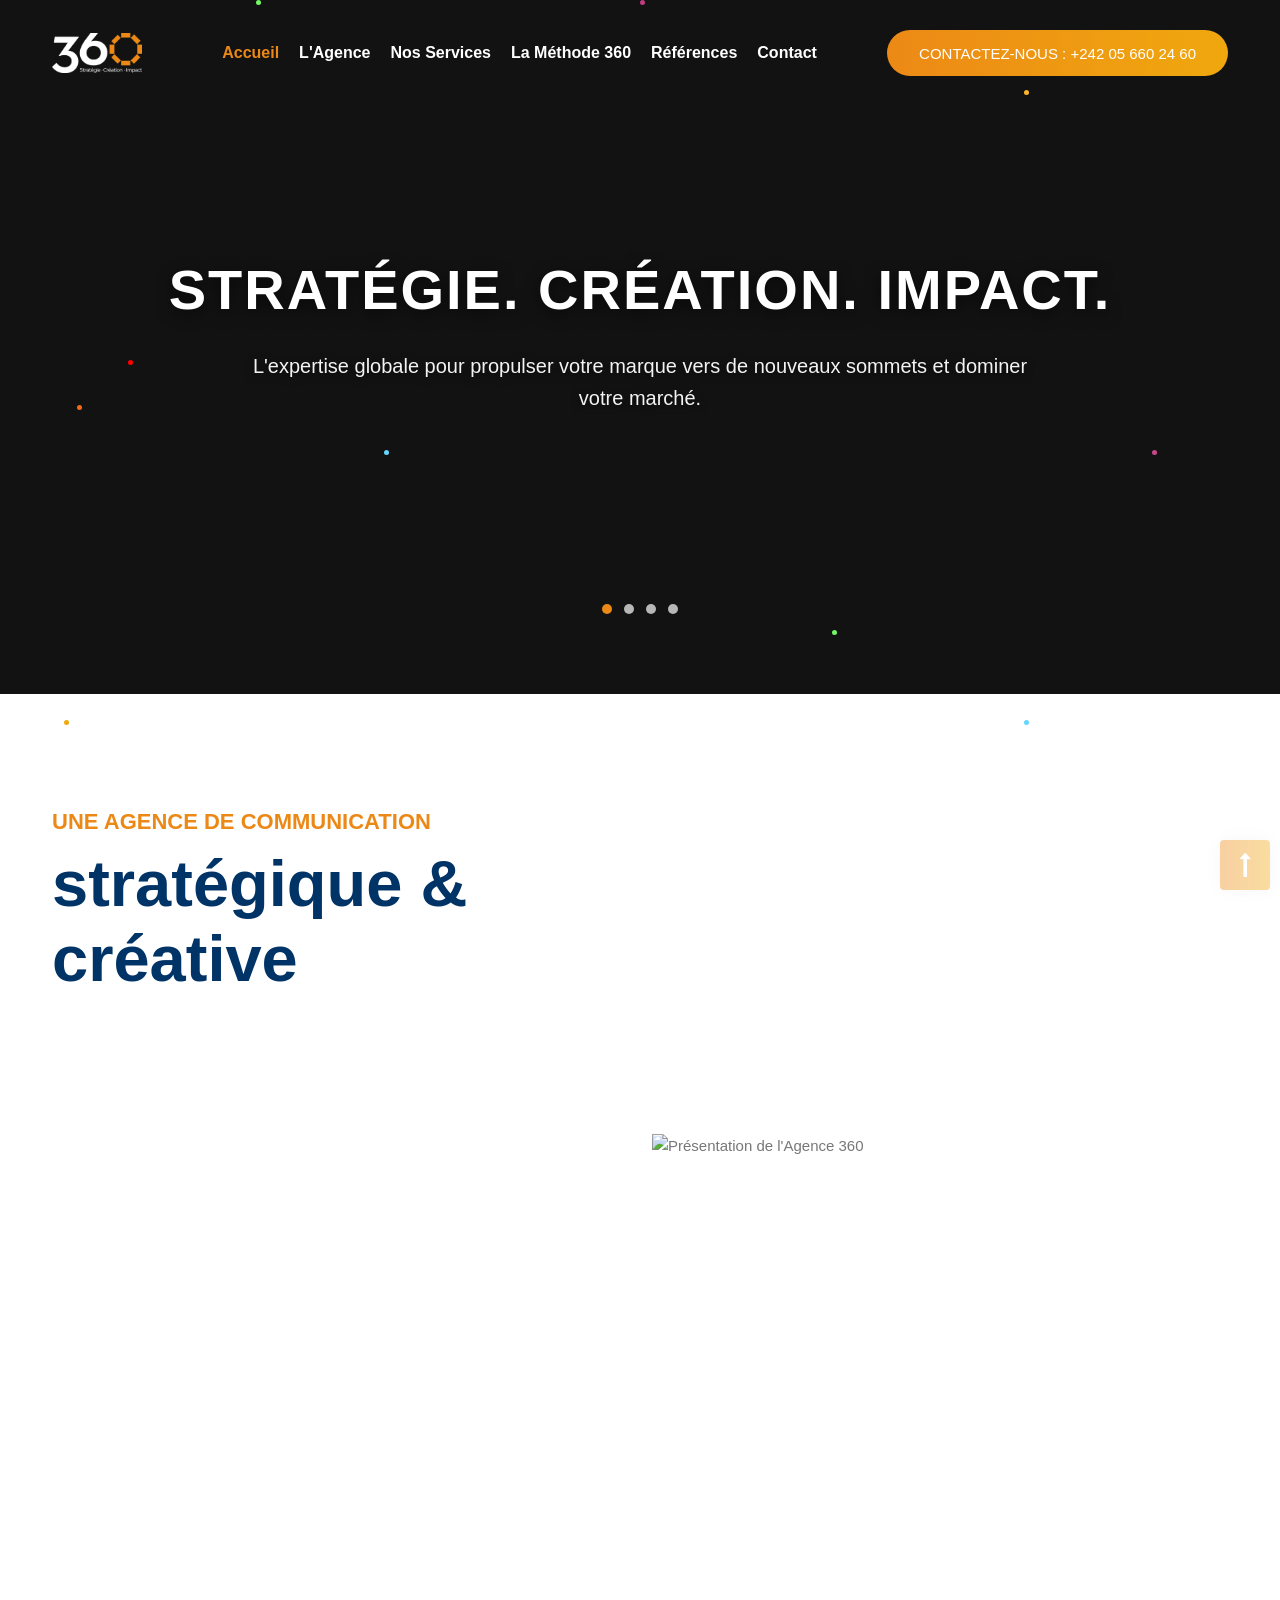
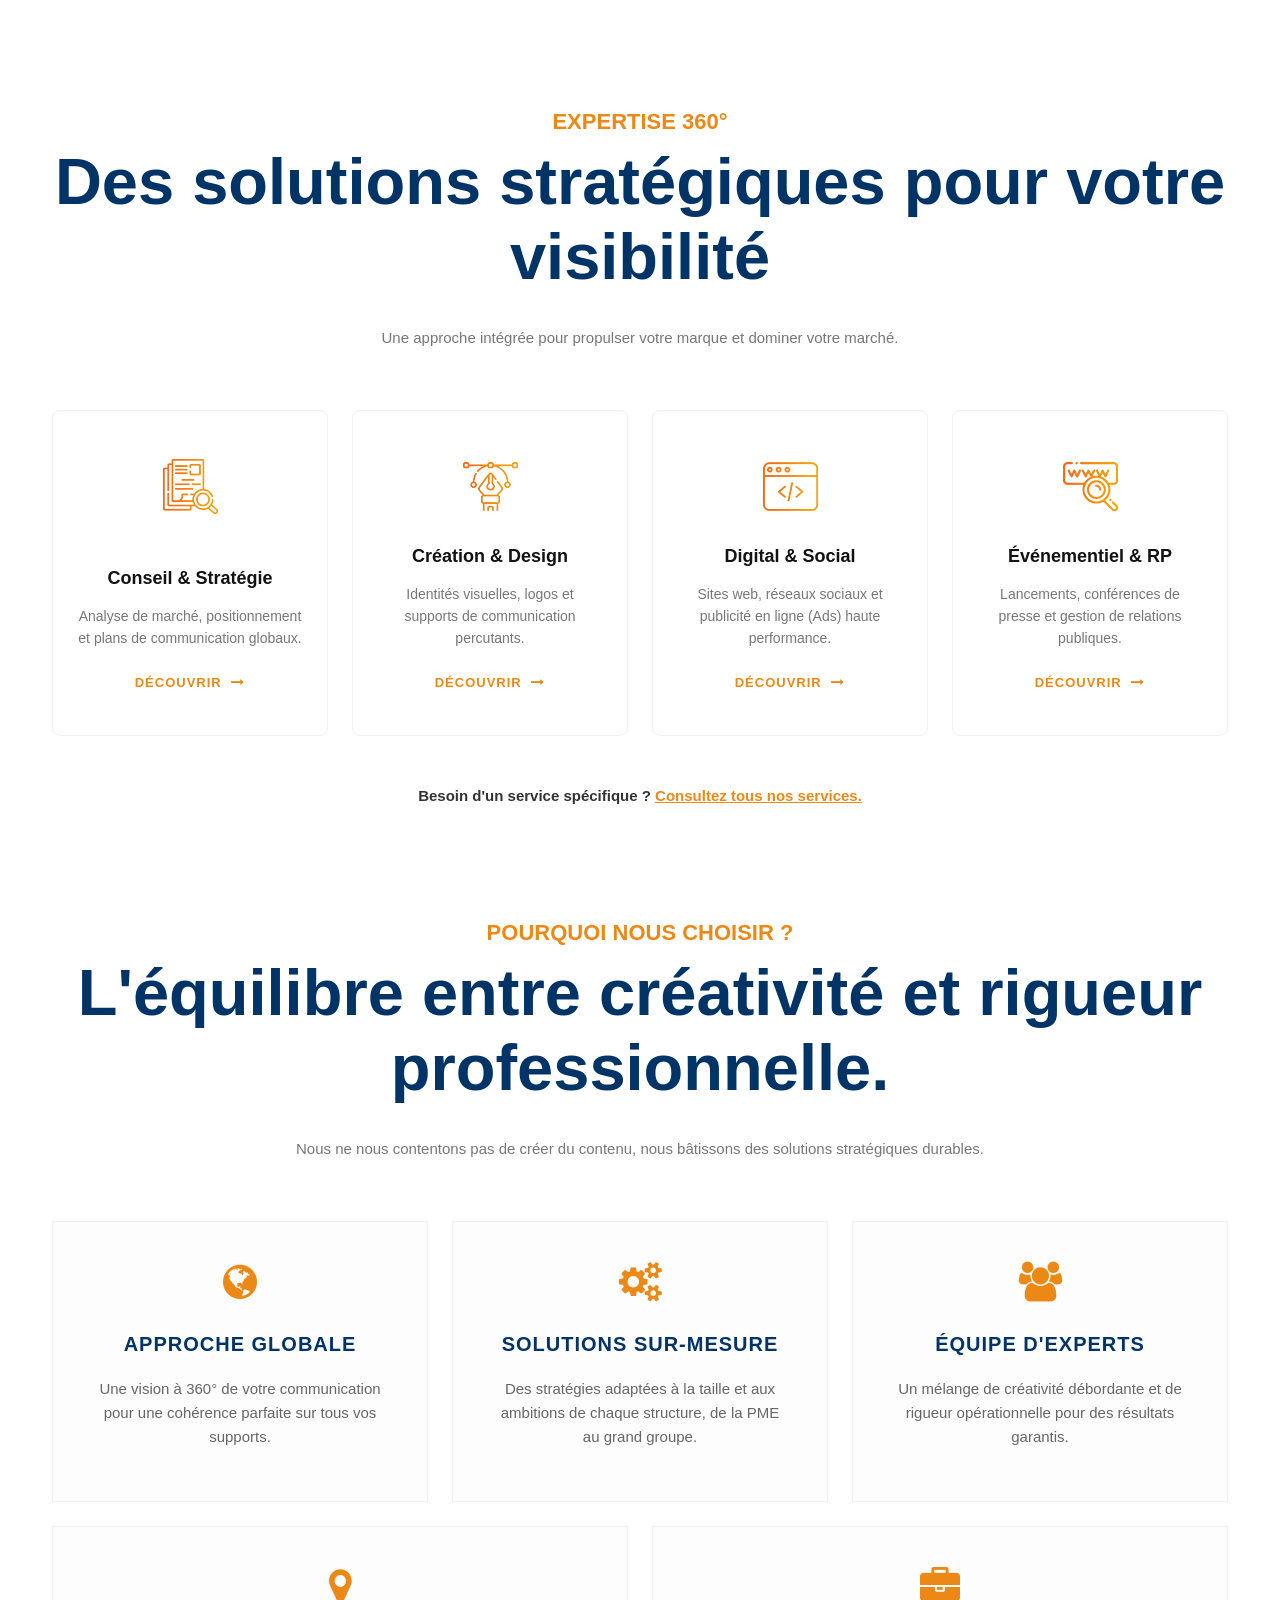
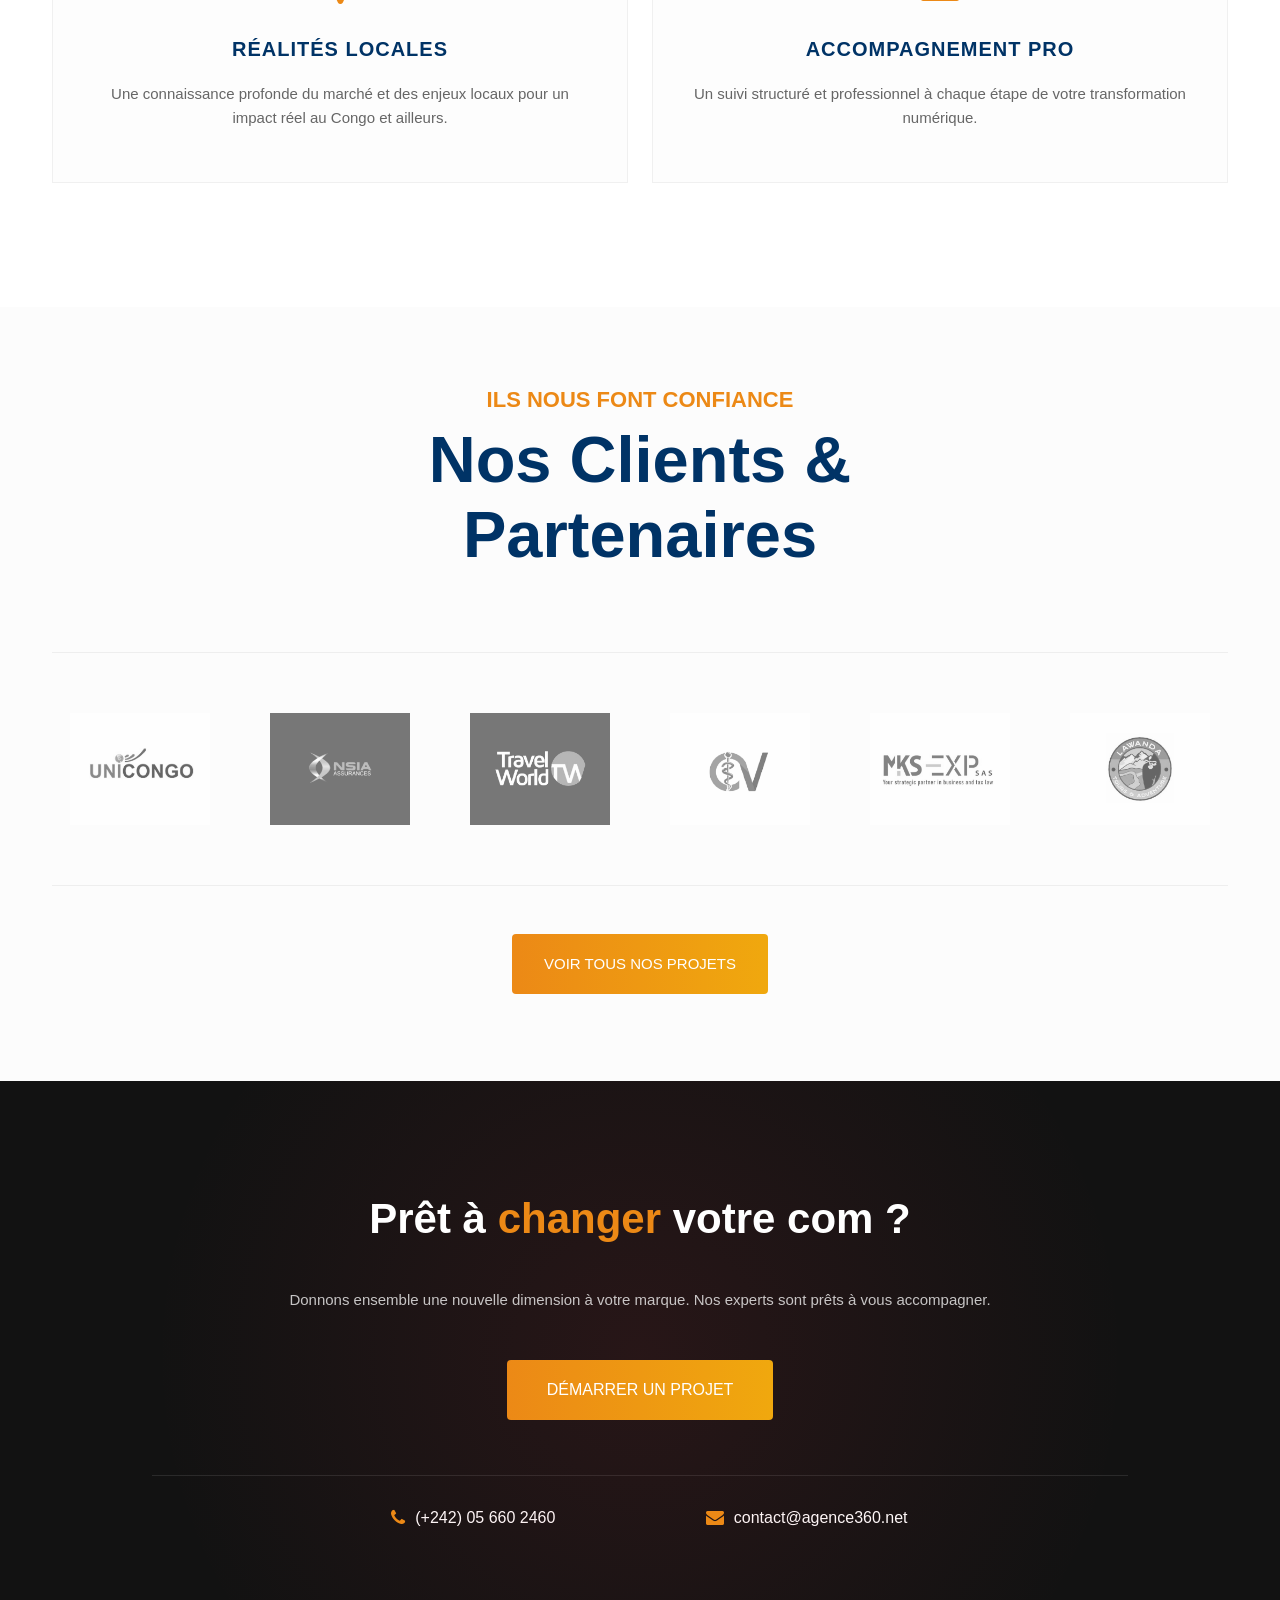
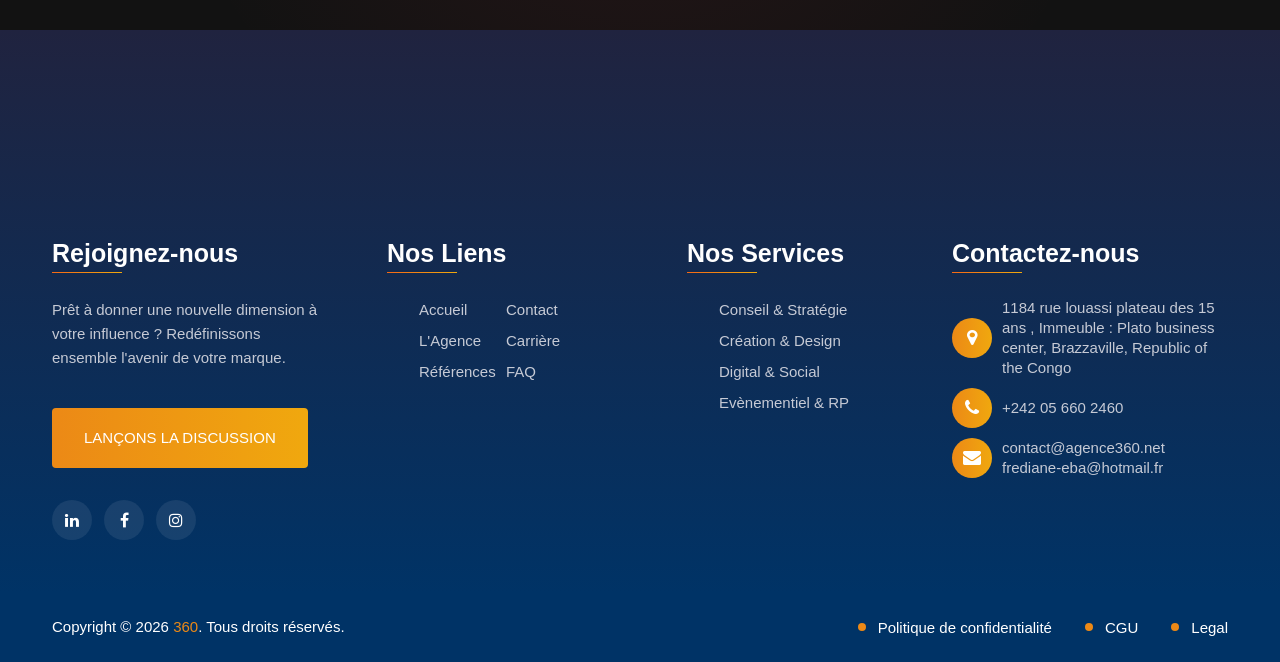
==== commit 4d9d8fa6: "Refonte du header en changeant le logo, mise à jour des sections stratégiques et intégration des rés" ====
--- a/index.html
+++ b/index.html
@@ -27,7 +27,7 @@
 	<meta name="viewport" content="width=device-width, initial-scale=1">
 
 	<!-- FavIcon Link -->
-	<link rel="icon" href="assets/images/logo-blanc.png" type="image/gif" sizes="16x16">
+	<link rel="icon" href="assets/images/submark_logoOPIT.svg" type="image/gif" sizes="16x16">
 
 	<!-- Bootstrap CSS Link -->
 	<link rel="stylesheet" type="text/css" href="assets/css/bootstrap.min.css">
@@ -95,9 +95,9 @@
 				<div class="col-lg-12">
 					<div class="header-box">
 						<div class="site-branding">
-							<a href="index.html" title="360.">
-								<img src="assets/images/logo-footer.png" alt="Logo">
-								<img src="assets/images/logo-header-2.png" class="sticky-logo" alt="Logo">
+							<a href="index.html" title="360 - Stratégie • Création • Impact">
+								<img src="assets/images/logo-top.png" alt="Logo">
+								<img src="assets/images/logo-bottom.png" class="sticky-logo" alt="Logo">
 							</a>
 						</div>
 						<div class="header-menu">
@@ -374,7 +374,7 @@
             </div>
         </div>
     </div>
-</section>
+    </section>
 
 
 	
@@ -433,7 +433,7 @@
             </div>
         </div>
     </div>
-</section>
+    </section>
 
 	
 
@@ -469,7 +469,7 @@
             </div>
         </div>
     </div>
-</section>
+    </section>
 
 	<!-- Footer Start -->
 	<footer class="site-footer">
@@ -541,7 +541,7 @@
             </div>
         </div>
     </div>
-</footer>
+    </footer>
 	<div class="footer-last">
 		<div class="container">
 			<div class="row align-items-center">
--- a/assets/css/style.css
+++ b/assets/css/style.css
@@ -728,6 +728,20 @@
     z-index: 100;
 }
 
+/* --- Espacement entre le Logo et la Navbar (Desktop uniquement) --- */
+@media (min-width: 992px) {
+    /* Ajustez cette valeur (ex: 30px, 80px...) selon l'espace désiré */
+    .site-branding {
+        margin-right: 30px !important; 
+    }
+    
+    /* Option alternative si vous préférez pousser le menu plutôt que le logo :
+    .header-menu {
+        margin-left: 50px !important;
+    }
+    */
+}
+
 .header-box {
     width: 100%;
     display: flex;
@@ -742,7 +756,7 @@
 
 .site-branding a {
     display: inline-block;
-    width: 104px;
+    width: 90px;
 }
 
 .site-branding a img {
@@ -777,7 +791,7 @@
     line-height: 24px;
     display: inline-block;
     position: relative;
-    margin: 0 20px;
+    margin: 0 10px;
 }
 
 .main-navigation ul li:first-child {
@@ -7250,4 +7264,59 @@
 /* Ajustement de l'icône FontAwesome pour un centrage parfait */
 .footer-social-links a i {
     line-height: 1;
+}
+
+
+/* ======================================================
+   BOUTON WHATSAPP FLOTTANT
+   ====================================================== */
+.whatsapp-float {
+    position: fixed;
+    width: 60px;
+    height: 60px;
+    bottom: 80px;
+    right: 10px; /* Changez en left: 40px; si vous le voulez à gauche */
+    background-color: #25d366; /* Vert officiel WhatsApp */
+    color: #FFF !important;
+    border-radius: 50px;
+    text-align: center;
+    font-size: 32px;
+    box-shadow: 0px 4px 15px rgba(37, 211, 102, 0.4);
+    z-index: 1000;
+    display: flex;
+    align-items: center;
+    justify-content: center;
+    transition: all 0.3s ease-in-out;
+    animation: pulse-whatsapp 2s infinite;
+}
+
+.whatsapp-float:hover {
+    background-color: #1ebe57; /* Vert légèrement plus foncé au survol */
+    transform: translateY(-5px);
+    box-shadow: 0px 6px 20px rgba(37, 211, 102, 0.6);
+    color: #FFF !important;
+}
+
+/* Ajustement parfait de l'icône FontAwesome */
+.whatsapp-float i {
+    line-height: 1;
+    margin-top: -2px;
+}
+
+/* Animation de pulsation (Pulse Effect) */
+@keyframes pulse-whatsapp {
+    0% { box-shadow: 0 0 0 0 rgba(37, 211, 102, 0.6); }
+    70% { box-shadow: 0 0 0 15px rgba(37, 211, 102, 0); }
+    100% { box-shadow: 0 0 0 0 rgba(37, 211, 102, 0); }
+}
+
+/* Ajustement pour les petits écrans (Mobile) */
+@media (max-width: 768px) {
+    .whatsapp-float {
+        width: 50px;
+        height: 50px;
+        bottom: 70px;
+        right: 10px;
+        font-size: 26px;
+    }
 }
